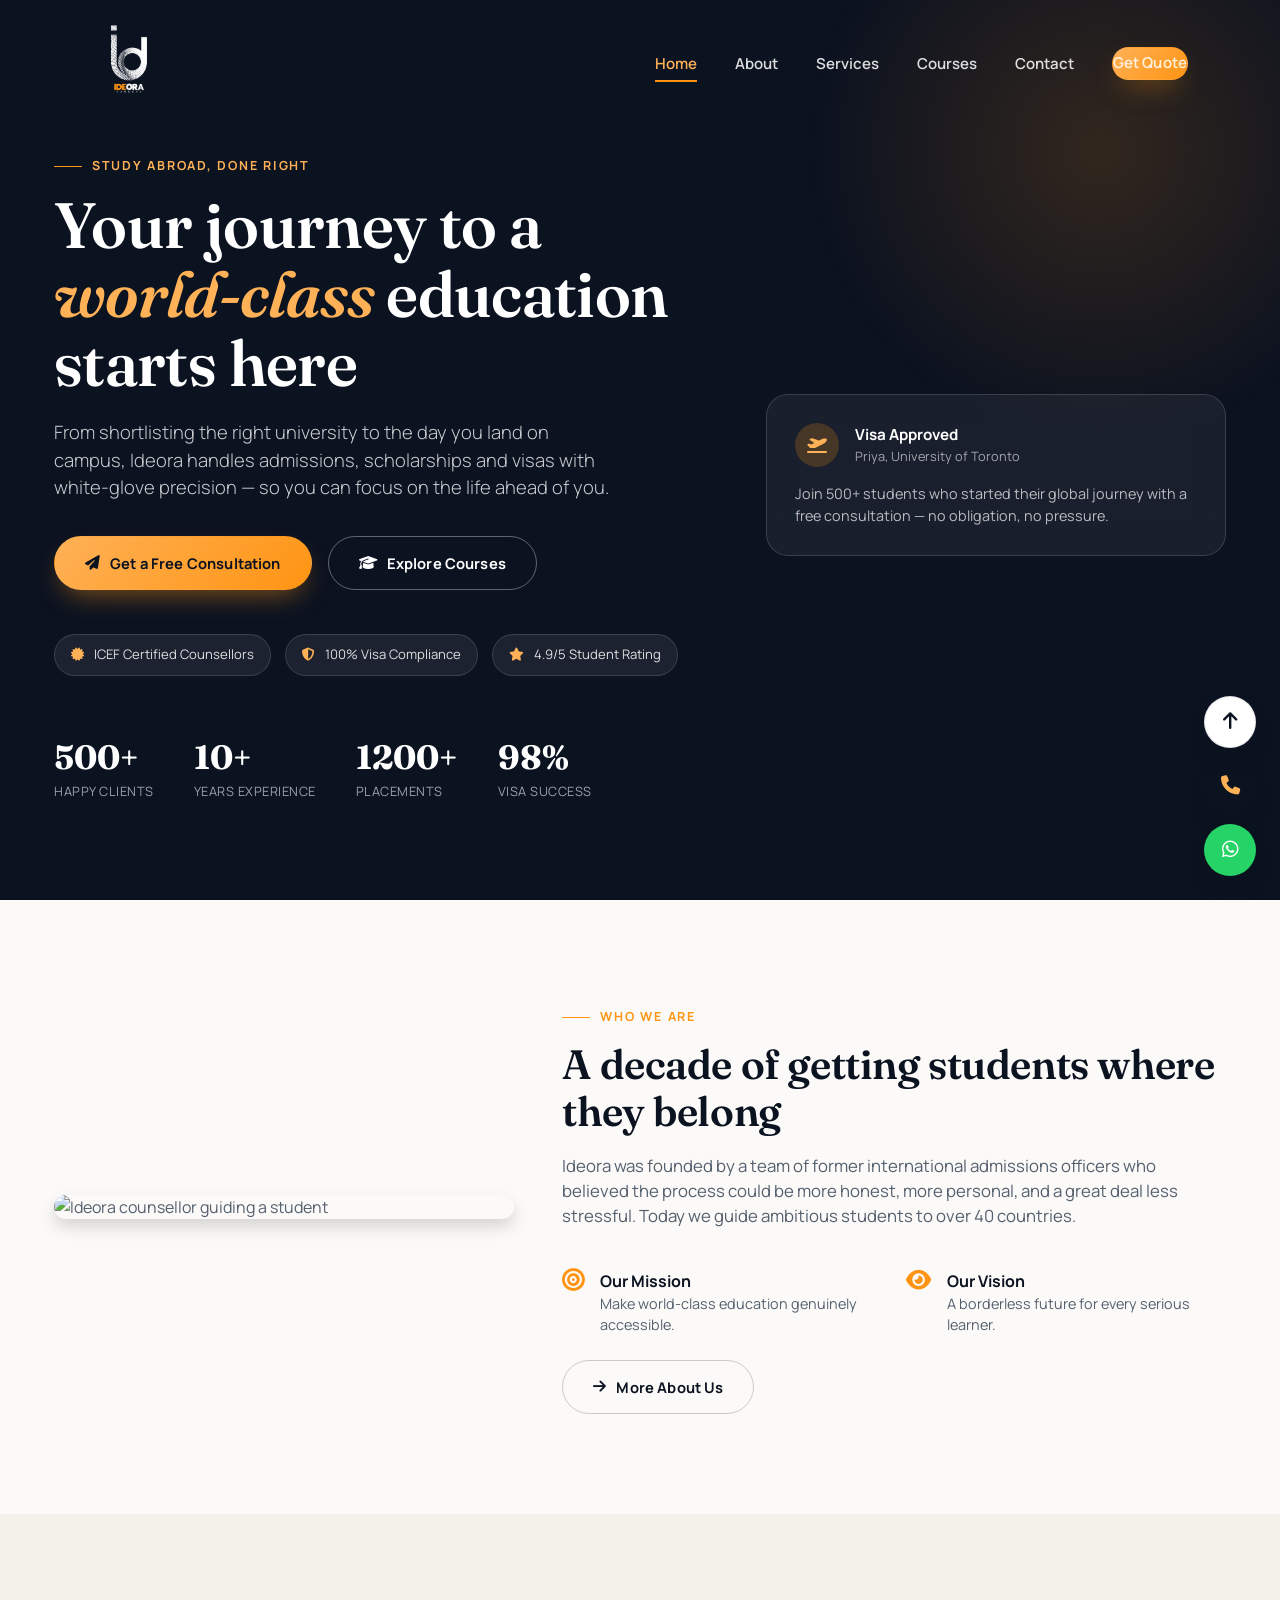
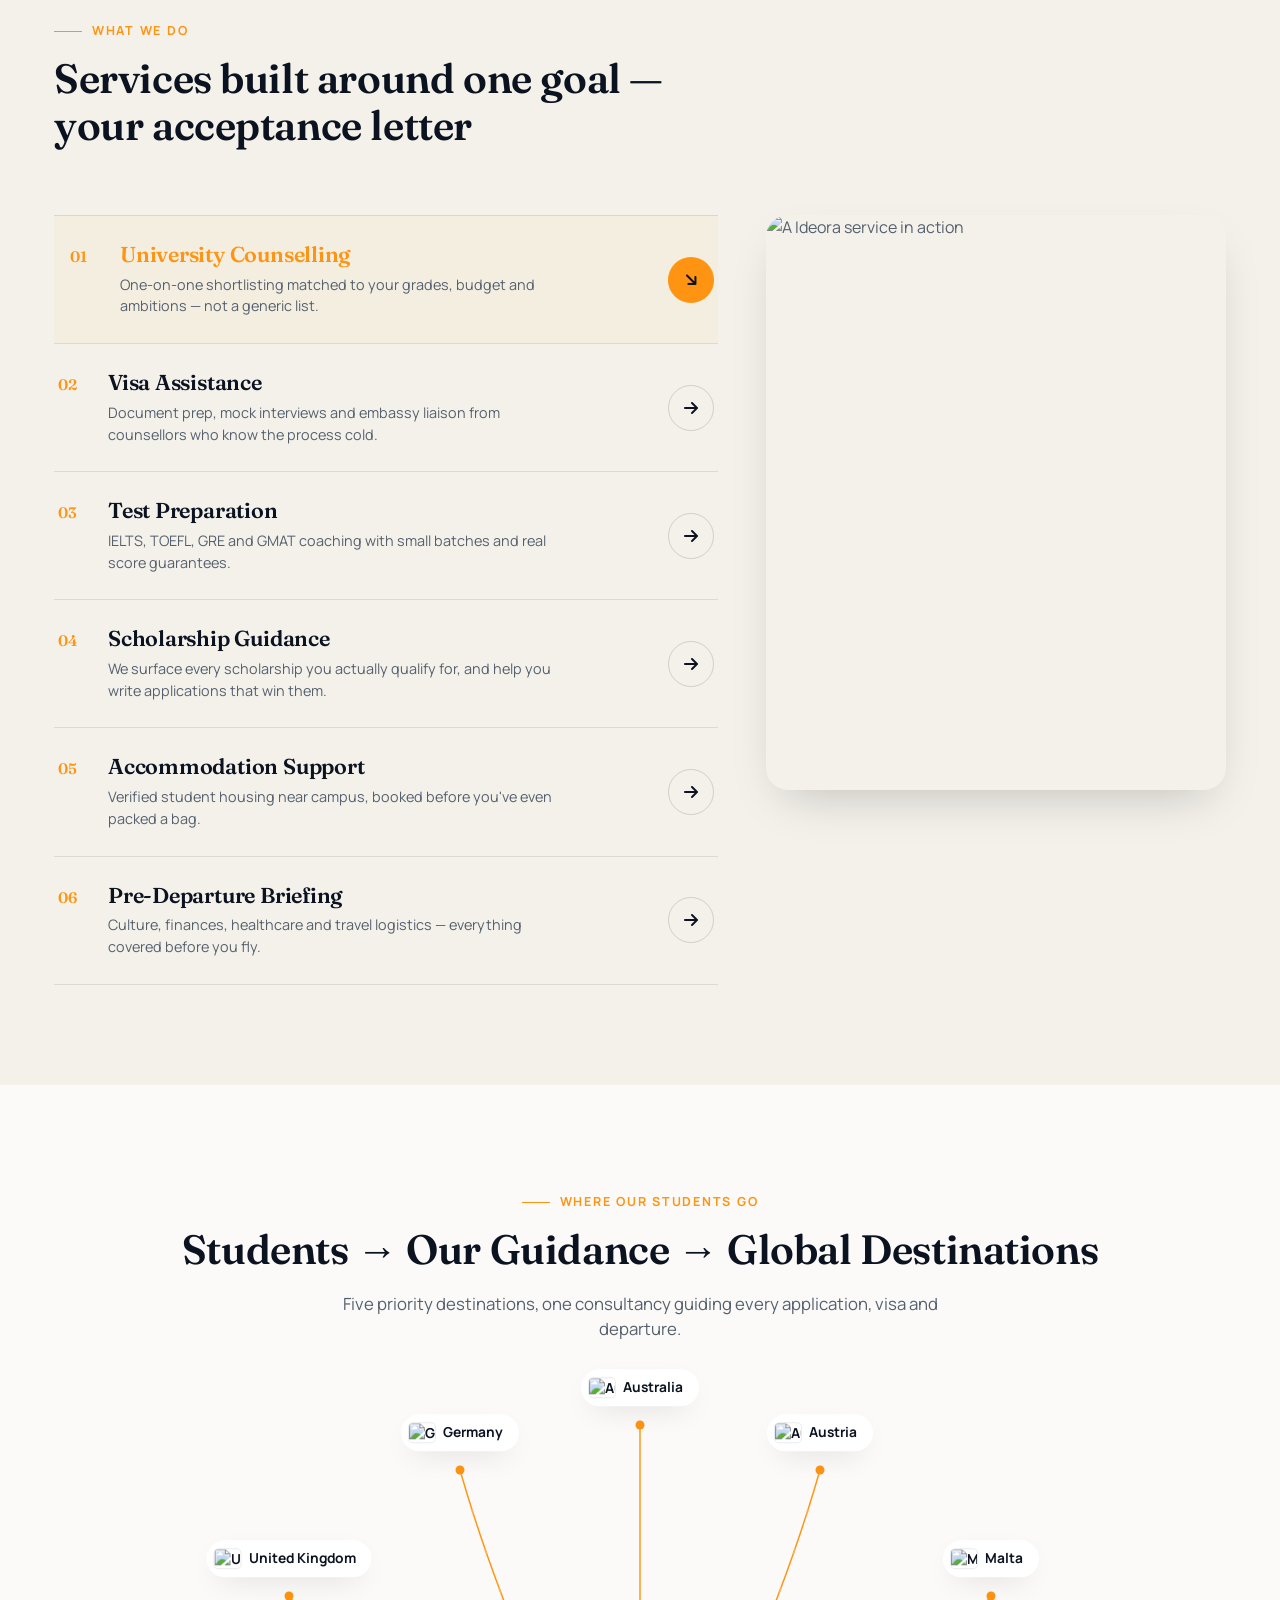
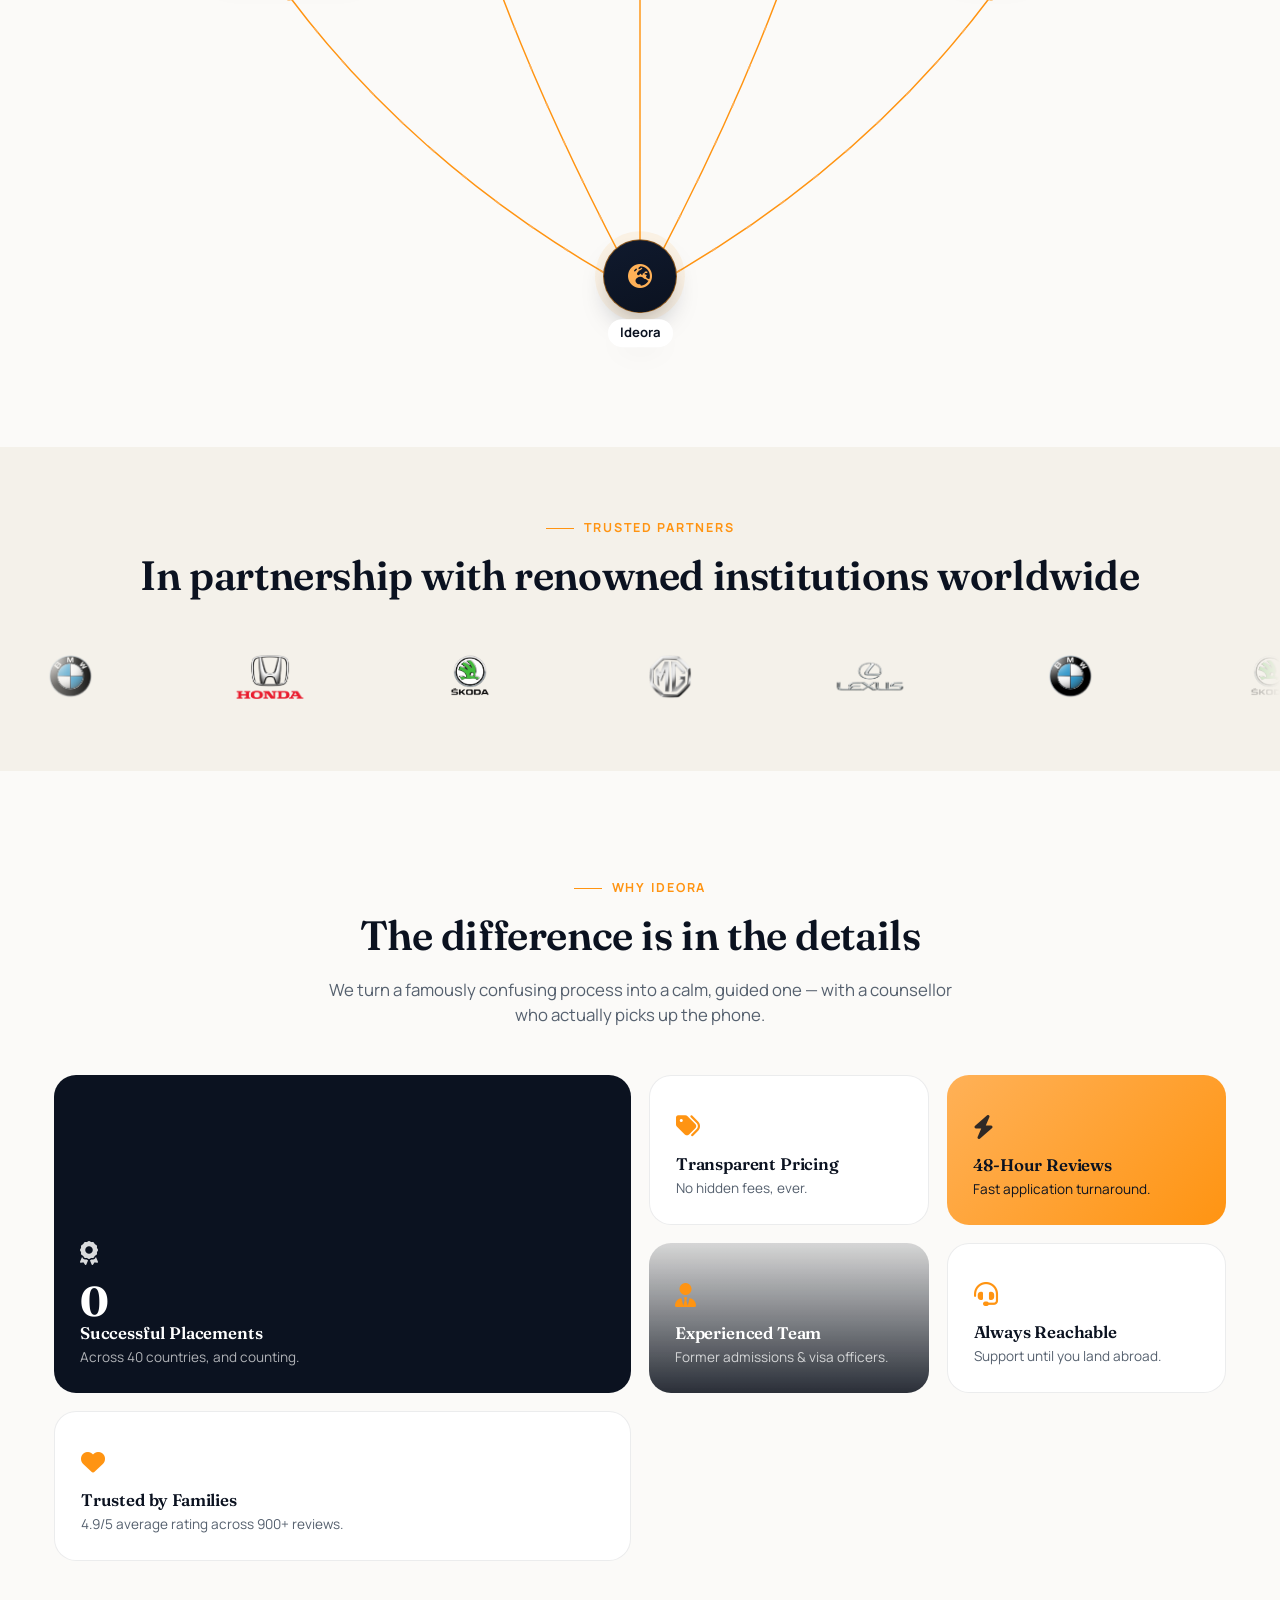
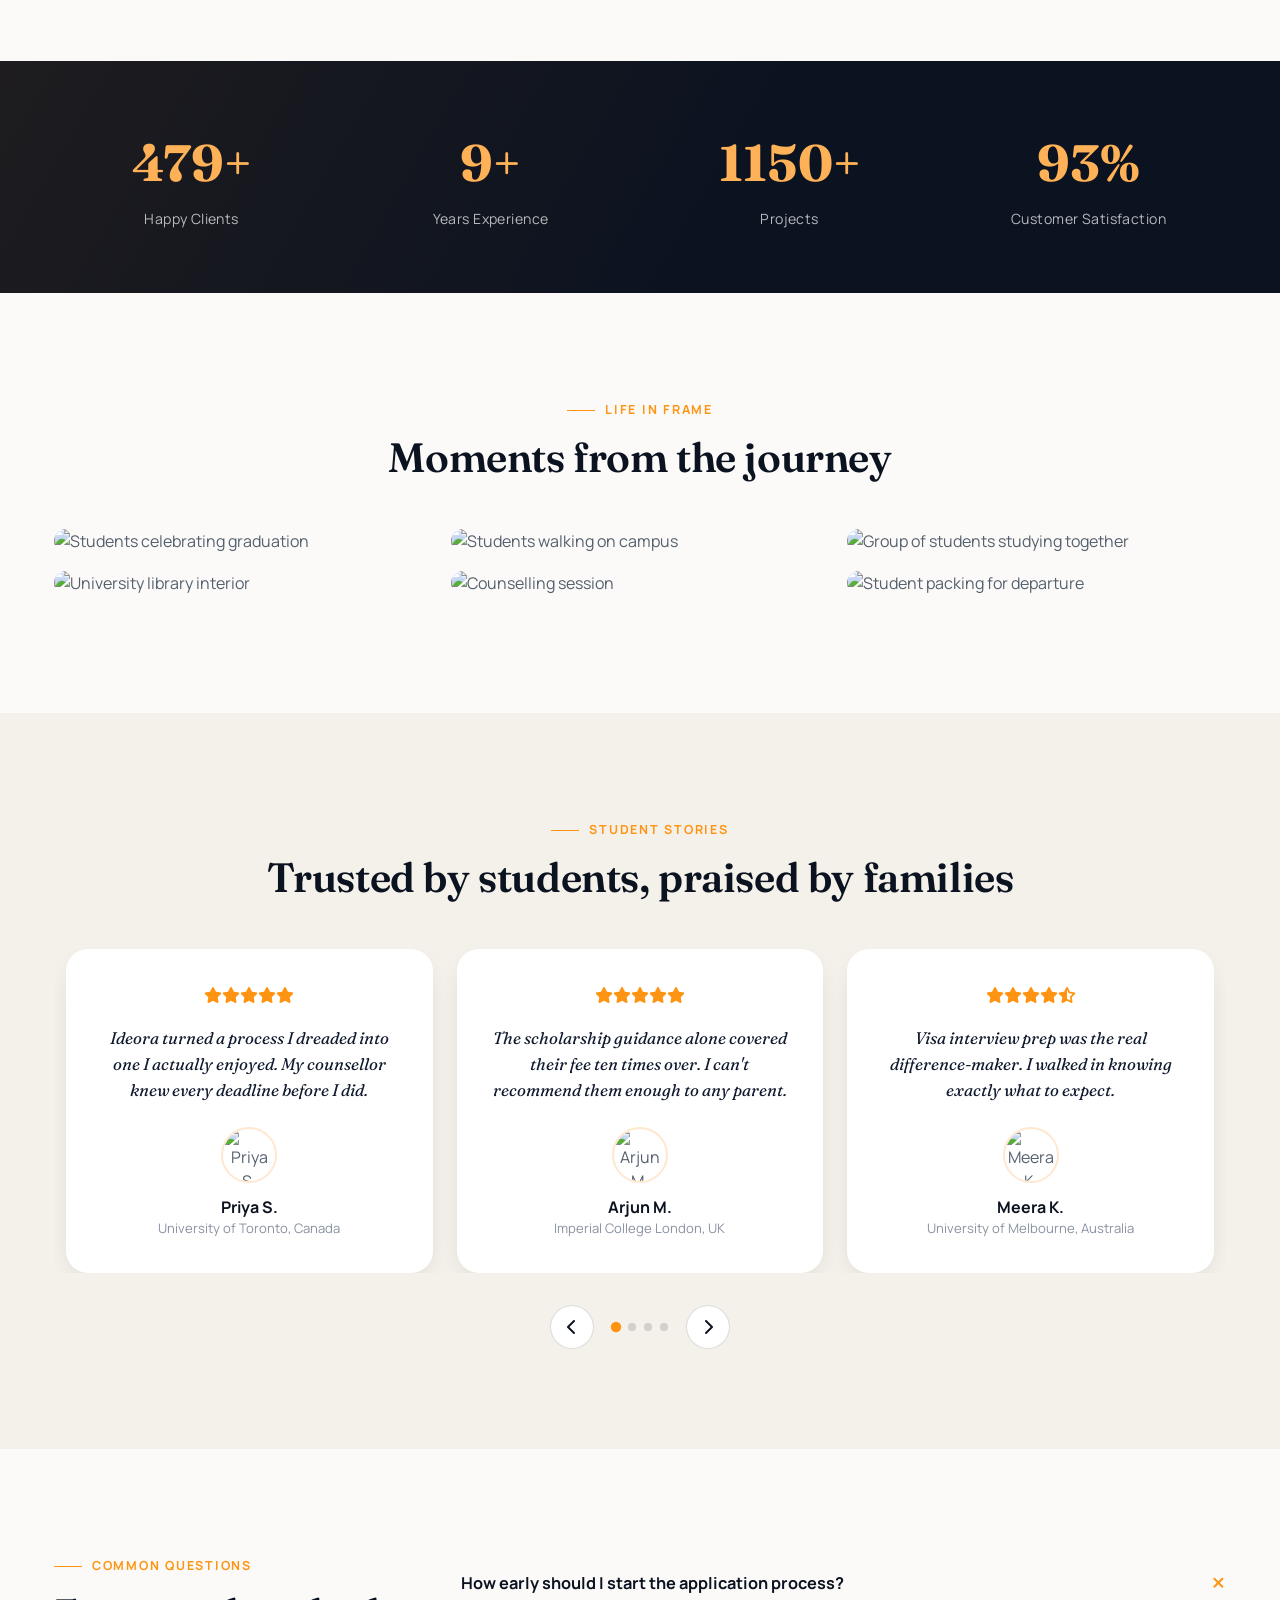
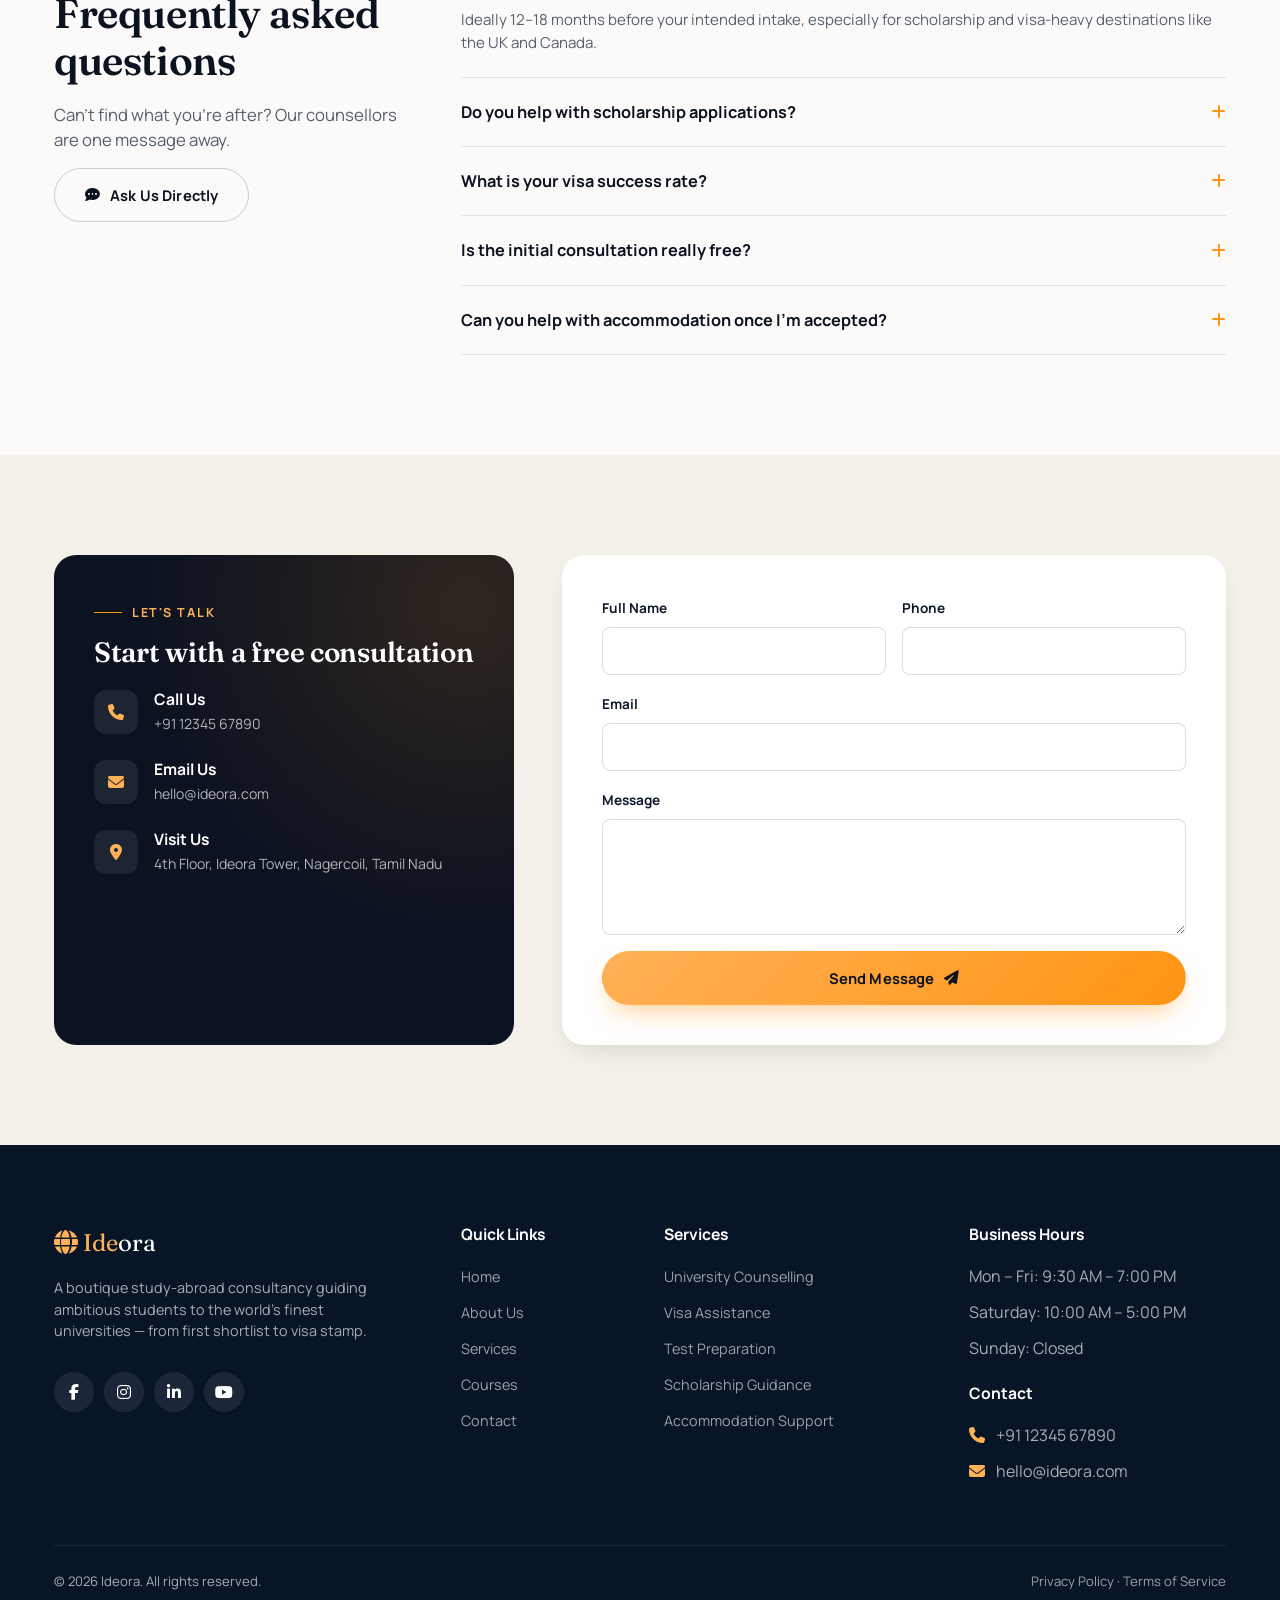
==== index.html @ 5ea86f7c "first commit" ====
<!DOCTYPE html>
<html lang="en">

<head>
  <meta charset="UTF-8">
  <meta name="viewport" content="width=device-width, initial-scale=1.0">
  <title>Ideora | Premium Study Abroad Consultancy</title>
  <meta name="description"
    content="Ideora is a boutique study-abroad consultancy guiding students to top universities across the US, UK, Canada, Australia and Europe — from shortlist to visa.">
  <meta name="theme-color" content="#0B1220">
  <link rel="preconnect" href="https://fonts.googleapis.com">
  <link rel="preconnect" href="https://fonts.gstatic.com" crossorigin>
  <link
    href="https://fonts.googleapis.com/css2?family=Fraunces:ital,opsz,wght@0,9..144,500;0,9..144,600;0,9..144,700;1,9..144,500&family=Manrope:wght@400;500;600;700;800&display=swap"
    rel="stylesheet">
  <link href="https://cdn.jsdelivr.net/npm/bootstrap@5.3.3/dist/css/bootstrap.min.css" rel="stylesheet">
  <link rel="stylesheet" href="https://cdnjs.cloudflare.com/ajax/libs/font-awesome/6.5.2/css/all.min.css">
  <link rel="stylesheet" href="https://cdnjs.cloudflare.com/ajax/libs/animate.css/3.7.2/animate.min.css">
  <link rel="stylesheet" href="assets/css/style.css">
  <script>
    document.documentElement.classList.add('js');
  </script>
</head>

<body class="is-loading">

  <div id="preloader" class="preloader" role="status" aria-label="Loading">
    <div class="preloader-globe">
      <div class="globe-ring"></div>
      <div class="globe-core"><i class="fa-solid fa-earth-americas"></i></div>
      <div class="orbit"><i class="fa-solid fa-plane orbit-plane"></i></div>
    </div>
    <div class="preloader-brand"><span>Ide</span>ora</div>
    <div class="preloader-bar"></div>
  </div>

  <div class="nav-backdrop"></div>
  <nav class="navbar-luxe">
    <div class="container-xl">
      <a href="index.html" class="navbar-brand-luxe">
        <img src="assets/img/logo.png" class="img-fluid" width="150">
      </a>
      <ul class="nav-links-luxe">
        <li><a href="index.html" class="active">Home</a></li>
        <li><a href="about.html">About</a></li>
        <li><a href="services.html">Services</a></li>
        <li><a href="courses.html">Courses</a></li>
        <li><a href="contact.html">Contact</a></li>
        <li><a href="contact.html#quote" class="btn-luxe btn-luxe-primary d-inline-flex">Get Quote</a></li>
        <li>
        </li>
      </ul>
      <button class="navbar-toggler-luxe" aria-label="Open menu" aria-expanded="false" type="button">
        <i class="fa-solid fa-bars"></i>
      </button>
    </div>
  </nav>

  <!-- ================= HERO ================= -->
  <header class="hero">
    <div class="hero-video-wrap">
      <video class="hero-video" autoplay muted loop playsinline preload="auto"
        poster="https://assets.mixkit.co/videos/4519/4519-thumb-720-0.jpg" aria-hidden="true">
        <source src="https://assets.mixkit.co/videos/4519/4519-720.mp4" type="video/mp4">
      </video>
      <div class="hero-video-overlay"></div>
    </div>
    <div class="hero-glow"></div>

    <div class="container-xl">
      <div class="row align-items-center g-5">
        <div class="col-lg-7 hero-content">
          <div class="eyebrow hero-anim hero-anim-1" style="color:var(--gold-400);">Study Abroad, Done Right</div>
          <h1 class="hero-anim hero-anim-2">Your journey to a <em>world-class</em> education starts here</h1>
          <p class="lead hero-anim hero-anim-3">From shortlisting the right university to the day you land on campus,
            Ideora handles admissions, scholarships and visas with white-glove precision — so you can focus on the life
            ahead of you.</p>
          <div class="d-flex flex-wrap gap-3 hero-anim hero-anim-4">
            <a href="contact.html#quote" class="btn-luxe btn-luxe-primary"><i class="fa-solid fa-paper-plane"></i> Get a
              Free Consultation</a>
            <a href="courses.html" class="btn-luxe btn-luxe-outline"><i class="fa-solid fa-graduation-cap"></i> Explore
              Courses</a>
          </div>

          <div class="hero-badges hero-anim hero-anim-5">
            <div class="hero-badge"><i class="fa-solid fa-certificate"></i> ICEF Certified Counsellors</div>
            <div class="hero-badge"><i class="fa-solid fa-shield-halved"></i> 100% Visa Compliance</div>
            <div class="hero-badge"><i class="fa-solid fa-star"></i> 4.9/5 Student Rating</div>
          </div>

          <div class="hero-stats hero-anim hero-anim-5">
            <div class="hero-stat">
              <div class="num js-counter" data-count="500" data-suffix="+">0</div>
              <div class="label">Happy Clients</div>
            </div>
            <div class="hero-stat">
              <div class="num js-counter" data-count="10" data-suffix="+">0</div>
              <div class="label">Years Experience</div>
            </div>
            <div class="hero-stat">
              <div class="num js-counter" data-count="1200" data-suffix="+">0</div>
              <div class="label">Placements</div>
            </div>
            <div class="hero-stat">
              <div class="num js-counter" data-count="98" data-suffix="%">0</div>
              <div class="label">Visa Success</div>
            </div>
          </div>
        </div>

        <div class="col-lg-5 d-none d-lg-block hero-visual hero-anim hero-anim-3">
          <div class="hero-card">
            <div class="d-flex align-items-center gap-3 mb-3">
              <div class="icon"
                style="width:44px; height:44px; border-radius:50%; background:rgba(255,148,18,0.2); color:var(--gold-400); display:flex; align-items:center; justify-content:center; flex:none;">
                <i class="fa-solid fa-plane-departure"></i>
              </div>
              <div>
                <div style="font-weight:700; font-size:.95rem; color:#fff;">Visa Approved</div>
                <div style="font-size:.8rem; color:rgba(255,255,255,0.6);">Priya, University of Toronto</div>
              </div>
            </div>
            <p style="color:rgba(255,255,255,0.7); font-size:.9rem; margin-bottom:0;">Join 500+ students who started
              their global journey with a free consultation — no obligation, no pressure.</p>
          </div>
        </div>
      </div>
    </div>
  </header>

  <!-- ================= ABOUT TEASER ================= -->
  <section class="section">
    <div class="container-xl">
      <div class="row align-items-center g-5">
        <div class="col-lg-5">
          <div class="position-relative">
            <img src="https://images.unsplash.com/photo-1523240795612-9a054b0db644?q=80&w=800&auto=format&fit=crop"
              class="rounded-4 shadow" alt="Ideora counsellor guiding a student" style="border-radius:22px;">
          </div>
        </div>
        <div class="col-lg-7">
          <div class="eyebrow">Who We Are</div>
          <h2 class="section-title">A decade of getting students where they belong</h2>
          <p class="section-lead" style="max-width:640px;">Ideora was founded by a team of former international
            admissions officers who believed the process could be more honest, more personal, and a great deal less
            stressful. Today we guide ambitious students to over 40 countries.</p>
          <div class="row g-4 mt-2">
            <div class="col-sm-6">
              <div class="d-flex gap-3">
                <i class="fa-solid fa-bullseye text-gold" style="color:#FF9412; font-size:1.4rem;"></i>
                <div><strong style="color:#0B1220;">Our Mission</strong>
                  <p style="font-size:.9rem; margin-bottom:0;">Make world-class education genuinely accessible.</p>
                </div>
              </div>
            </div>
            <div class="col-sm-6">
              <div class="d-flex gap-3">
                <i class="fa-solid fa-eye text-gold" style="color:#FF9412; font-size:1.4rem;"></i>
                <div><strong style="color:#0B1220;">Our Vision</strong>
                  <p style="font-size:.9rem; margin-bottom:0;">A borderless future for every serious learner.</p>
                </div>
              </div>
            </div>
          </div>
          <a href="about.html" class="btn-luxe btn-luxe-outline-ink mt-4"><i class="fa-solid fa-arrow-right"></i> More
            About Us</a>
        </div>
      </div>
    </div>
  </section>

  <!-- ================= SERVICES (interactive list) ================= -->
  <section class="section bg-cream-alt">
    <div class="container-xl">
      <div class="row justify-content-between align-items-end mb-5">
        <div class="col-lg-7 reveal">
          <div class="eyebrow">What We Do</div>
          <h2 class="section-title">Services built around one goal — your acceptance letter</h2>
        </div>
        <div class="col-lg-4 text-lg-end reveal">
          <a href="services.html" class="btn-luxe btn-luxe-outline-ink">View All Services <i
              class="fa-solid fa-arrow-right"></i></a>
        </div>
      </div>

      <div class="row g-5">
        <div class="col-lg-7 reveal">
          <ul class="services-list">
            <li>
              <div class="service-row is-active" tabindex="0"
                data-image="https://images.unsplash.com/photo-1523240795612-9a054b0db644?q=80&w=800&auto=format&fit=crop">
                <div class="service-row-left"><span class="service-row-index">01</span>
                  <div class="service-row-text">
                    <h3>University Counselling</h3>
                    <p>One-on-one shortlisting matched to your grades, budget and ambitions — not a generic list.</p>
                  </div>
                </div>
                <a href="services.html#counselling" class="service-row-arrow"
                  aria-label="Learn more about University Counselling"><i class="fa-solid fa-arrow-right"></i></a>
              </div>
            </li>
            <li>
              <div class="service-row" tabindex="0"
                data-image="https://images.unsplash.com/photo-1521791136064-7986c2920216?q=80&w=800&auto=format&fit=crop">
                <div class="service-row-left"><span class="service-row-index">02</span>
                  <div class="service-row-text">
                    <h3>Visa Assistance</h3>
                    <p>Document prep, mock interviews and embassy liaison from counsellors who know the process cold.
                    </p>
                  </div>
                </div>
                <a href="services.html#visa" class="service-row-arrow" aria-label="Learn more about Visa Assistance"><i
                    class="fa-solid fa-arrow-right"></i></a>
              </div>
            </li>
            <li>
              <div class="service-row" tabindex="0"
                data-image="https://images.unsplash.com/photo-1503676260728-1c00da094a0b?q=80&w=800&auto=format&fit=crop">
                <div class="service-row-left"><span class="service-row-index">03</span>
                  <div class="service-row-text">
                    <h3>Test Preparation</h3>
                    <p>IELTS, TOEFL, GRE and GMAT coaching with small batches and real score guarantees.</p>
                  </div>
                </div>
                <a href="services.html#test-prep" class="service-row-arrow"
                  aria-label="Learn more about Test Preparation"><i class="fa-solid fa-arrow-right"></i></a>
              </div>
            </li>
            <li>
              <div class="service-row" tabindex="0"
                data-image="https://images.unsplash.com/photo-1580519542036-c47de6196ba5?q=80&w=800&auto=format&fit=crop">
                <div class="service-row-left"><span class="service-row-index">04</span>
                  <div class="service-row-text">
                    <h3>Scholarship Guidance</h3>
                    <p>We surface every scholarship you actually qualify for, and help you write applications that win
                      them.</p>
                  </div>
                </div>
                <a href="services.html#scholarship" class="service-row-arrow"
                  aria-label="Learn more about Scholarship Guidance"><i class="fa-solid fa-arrow-right"></i></a>
              </div>
            </li>
            <li>
              <div class="service-row" tabindex="0"
                data-image="https://images.unsplash.com/photo-1502672260266-1c1ef2d93688?q=80&w=800&auto=format&fit=crop">
                <div class="service-row-left"><span class="service-row-index">05</span>
                  <div class="service-row-text">
                    <h3>Accommodation Support</h3>
                    <p>Verified student housing near campus, booked before you've even packed a bag.</p>
                  </div>
                </div>
                <a href="services.html#accommodation" class="service-row-arrow"
                  aria-label="Learn more about Accommodation Support"><i class="fa-solid fa-arrow-right"></i></a>
              </div>
            </li>
            <li>
              <div class="service-row" tabindex="0"
                data-image="https://images.unsplash.com/photo-1436491865332-7a61a109cc05?q=80&w=800&auto=format&fit=crop">
                <div class="service-row-left"><span class="service-row-index">06</span>
                  <div class="service-row-text">
                    <h3>Pre-Departure Briefing</h3>
                    <p>Culture, finances, healthcare and travel logistics — everything covered before you fly.</p>
                  </div>
                </div>
                <a href="services.html#pre-departure" class="service-row-arrow"
                  aria-label="Learn more about Pre-Departure Briefing"><i class="fa-solid fa-arrow-right"></i></a>
              </div>
            </li>
          </ul>
        </div>
        <div class="col-lg-5 d-none d-lg-block reveal">
          <div class="services-visual">
            <img class="services-visual-img is-active" data-layer="a"
              src="https://images.unsplash.com/photo-1523240795612-9a054b0db644?q=80&w=800&auto=format&fit=crop"
              alt="A Ideora service in action">
            <img class="services-visual-img" data-layer="b" src="" alt="" aria-hidden="true">
          </div>
        </div>
      </div>
    </div>
  </section>

  <!-- ================= DESTINATIONS (circular orbit around center) ================= -->
  <section class="section">
    <div class="container-xl">
      <div class="text-center mb-5 reveal">
        <div class="eyebrow justify-content-center">Where Our Students Go</div>
        <h2 class="section-title">Students → Our Guidance → Global Destinations</h2>
        <p class="section-lead mx-auto">Five priority destinations, one consultancy guiding every application, visa and
          departure.</p>
      </div>

      <div class="dest-radial-wrap reveal">
        <svg class="dest-radial-svg" viewBox="0 0 1000 620" xmlns="http://www.w3.org/2000/svg" role="img"
          aria-label="Radial diagram connecting Ideora to five study destinations: United Kingdom, Germany, Australia, Austria and Malta">
          <!-- United Kingdom -->
          <g>
            <path class="route-draw" pathLength="100" d="M 500,560 Q 260,430 110,230" />
            <path class="route-dots" pathLength="100" d="M 500,560 Q 260,430 110,230" />
            <circle class="dest-endpoint-pulse" cx="110" cy="230" r="7" />
            <circle class="dest-endpoint-dot" cx="110" cy="230" r="5" />
          </g>
          <!-- Germany -->
          <g>
            <path class="route-draw" pathLength="100" d="M 500,560 Q 360,300 300,90" />
            <path class="route-dots" pathLength="100" d="M 500,560 Q 360,300 300,90" />
            <circle class="dest-endpoint-pulse" cx="300" cy="90" r="7" />
            <circle class="dest-endpoint-dot" cx="300" cy="90" r="5" />
          </g>
          <!-- Australia -->
          <g>
            <path class="route-draw" pathLength="100" d="M 500,560 Q 500,280 500,40" />
            <path class="route-dots" pathLength="100" d="M 500,560 Q 500,280 500,40" />
            <circle class="dest-endpoint-pulse" cx="500" cy="40" r="7" />
            <circle class="dest-endpoint-dot" cx="500" cy="40" r="5" />
          </g>
          <!-- Austria -->
          <g>
            <path class="route-draw" pathLength="100" d="M 500,560 Q 640,300 700,90" />
            <path class="route-dots" pathLength="100" d="M 500,560 Q 640,300 700,90" />
            <circle class="dest-endpoint-pulse" cx="700" cy="90" r="7" />
            <circle class="dest-endpoint-dot" cx="700" cy="90" r="5" />
          </g>
          <!-- Malta -->
          <g>
            <path class="route-draw" pathLength="100" d="M 500,560 Q 740,430 890,230" />
            <path class="route-dots" pathLength="100" d="M 500,560 Q 740,430 890,230" />
            <circle class="dest-endpoint-pulse" cx="890" cy="230" r="7" />
            <circle class="dest-endpoint-dot" cx="890" cy="230" r="5" />
          </g>
        </svg>

        <div class="dest-hub">
          <div class="dest-hub-circle"><i class="fa-solid fa-earth-europe"></i></div>
          <div class="dest-hub-label">Ideora</div>
        </div>

        <div class="dest-endpoint-label" data-i="0" style="left:11%; top:37.1%;">
          <div class="dest-endpoint-chip"><img src="https://flagcdn.com/w80/gb.png"
              alt="United Kingdom flag"><span>United Kingdom</span></div>
        </div>
        <div class="dest-endpoint-label" data-i="1" style="left:30%; top:14.5%;">
          <div class="dest-endpoint-chip"><img src="https://flagcdn.com/w80/de.png"
              alt="Germany flag"><span>Germany</span></div>
        </div>
        <div class="dest-endpoint-label" data-i="2" style="left:50%; top:6.45%;">
          <div class="dest-endpoint-chip"><img src="https://flagcdn.com/w80/au.png"
              alt="Australia flag"><span>Australia</span></div>
        </div>
        <div class="dest-endpoint-label" data-i="3" style="left:70%; top:14.5%;">
          <div class="dest-endpoint-chip"><img src="https://flagcdn.com/w80/at.png"
              alt="Austria flag"><span>Austria</span></div>
        </div>
        <div class="dest-endpoint-label" data-i="4" style="left:89%; top:37.1%;">
          <div class="dest-endpoint-chip"><img src="https://flagcdn.com/w80/mt.png" alt="Malta flag"><span>Malta</span>
          </div>
        </div>
      </div>
    </div>
  </section>

  <!-- ================= TRUSTED PARTNERS ================= -->
  <section class="section-sm bg-cream-alt">
    <div class="container-xl">
      <div class="text-center mb-5 reveal">
        <div class="eyebrow justify-content-center">Trusted Partners</div>
        <h2 class="section-title">In partnership with renowned institutions worldwide</h2>

      </div>

    </div>
    <div class="brands-wrap">
      <div class="brands-track">
        <div class="brand-item"><img src="assets/img/try/bmw.png" alt="Hyundai"></div>
        <div class="brand-item"><img src="assets/img/try/honda.png" alt="Kia"></div>
        <div class="brand-item"><img src="assets/img/try/skoda.png" alt="BMW"></div>
        <div class="brand-item"><img src="assets/img/try/mg.png" alt="Suzuki"></div>
        <div class="brand-item"><img src="assets/img/try/lexus.png" alt="Mahindra"></div>
        <div class="brand-item" aria-hidden="true"><img src="assets/img/try/bmw.png" alt="Hyundai"></div>
        <div class="brand-item" aria-hidden="true"><img src="assets/img/try/skoda.png" alt="BMW"></div>
        <div class="brand-item" aria-hidden="true"><img src="assets/img/try/honda.png" alt="Kia"></div>
        <div class="brand-item" aria-hidden="true"><img src="assets/img/try/mg.png" alt="Suzuki"></div>
        <div class="brand-item" aria-hidden="true"><img src="assets/img/try/lexus.png" alt="Mahindra"></div>
      </div>
    </div>
  </section>

  <!-- ================= WHY CHOOSE US (bento grid) ================= -->
  <section class="section">
    <div class="container-xl">
      <div class="text-center mb-5 reveal">
        <div class="eyebrow justify-content-center">Why Ideora</div>
        <h2 class="section-title">The difference is in the details</h2>
        <p class="section-lead mx-auto">We turn a famously confusing process into a calm, guided one — with a counsellor
          who actually picks up the phone.</p>
      </div>

      <div class="bento-grid reveal">
        <div class="bento-tile tile-dark span-2 row-2">
          <div class="bento-icon"><i class="fa-solid fa-award"></i></div>
          <div class="bento-num js-counter" data-count="1200" data-suffix="+" style="color:#fff;">0</div>
          <h4>Successful Placements</h4>
          <p>Across 40 countries, and counting.</p>
        </div>
        <div class="bento-tile tile-cream">
          <div class="bento-icon"><i class="fa-solid fa-tags"></i></div>
          <h4>Transparent Pricing</h4>
          <p>No hidden fees, ever.</p>
        </div>
        <div class="bento-tile tile-gold">
          <div class="bento-icon"><i class="fa-solid fa-bolt"></i></div>
          <h4>48-Hour Reviews</h4>
          <p>Fast application turnaround.</p>
        </div>
        <div class="bento-tile tile-photo"
          style="background-image:url('https://images.unsplash.com/photo-1522202176988-66273c2fd55f?q=80&w=700&auto=format&fit=crop');">
          <div class="bento-icon"><i class="fa-solid fa-user-tie"></i></div>
          <h4>Experienced Team</h4>
          <p>Former admissions &amp; visa officers.</p>
        </div>
        <div class="bento-tile tile-cream">
          <div class="bento-icon"><i class="fa-solid fa-headset"></i></div>
          <h4>Always Reachable</h4>
          <p>Support until you land abroad.</p>
        </div>
        <div class="bento-tile tile-cream span-2">
          <div class="bento-icon"><i class="fa-solid fa-heart"></i></div>
          <h4>Trusted by Families</h4>
          <p>4.9/5 average rating across 900+ reviews.</p>
        </div>
      </div>
    </div>
  </section>

  <!-- ================= STATS ================= -->
  <section class="stats-band section-sm">
    <div class="container-xl">
      <div class="row g-4">
        <div class="col-6 col-lg-3 stat-item">
          <div class="num js-counter" data-count="500" data-suffix="+">0</div>
          <div class="label">Happy Clients</div>
        </div>
        <div class="col-6 col-lg-3 stat-item">
          <div class="num js-counter" data-count="10" data-suffix="+">0</div>
          <div class="label">Years Experience</div>
        </div>
        <div class="col-6 col-lg-3 stat-item">
          <div class="num js-counter" data-count="1200" data-suffix="+">0</div>
          <div class="label">Projects</div>
        </div>
        <div class="col-6 col-lg-3 stat-item">
          <div class="num js-counter" data-count="98" data-suffix="%">0</div>
          <div class="label">Customer Satisfaction</div>
        </div>
      </div>
    </div>
  </section>

  <!-- ================= GALLERY ================= -->
  <section class="section">
    <div class="container-xl">
      <div class="text-center mb-5 reveal">
        <div class="eyebrow justify-content-center">Life in Frame</div>
        <h2 class="section-title">Moments from the journey</h2>
      </div>
      <div class="gallery-grid reveal">
        <div class="gallery-item"><img loading="lazy"
            src="https://images.unsplash.com/photo-1523050854058-8df90110c9f1?q=80&w=500&auto=format&fit=crop"
            alt="Students celebrating graduation">
          <div class="gallery-overlay">Graduation Day, Toronto</div>
        </div>
        <div class="gallery-item"><img loading="lazy"
            src="https://images.unsplash.com/photo-1498243691581-b145c3f54a5a?q=80&w=500&auto=format&fit=crop"
            alt="University library interior">
          <div class="gallery-overlay">Campus Library, London</div>
        </div>
        <div class="gallery-item"><img loading="lazy"
            src="https://images.unsplash.com/photo-1541339907198-e08756dedf3f?q=80&w=500&auto=format&fit=crop"
            alt="Students walking on campus">
          <div class="gallery-overlay">First Week, Melbourne</div>
        </div>
        <div class="gallery-item"><img loading="lazy"
            src="https://images.unsplash.com/photo-1523240795612-9a054b0db644?q=80&w=500&auto=format&fit=crop"
            alt="Counselling session">
          <div class="gallery-overlay">Counselling Session</div>
        </div>
        <div class="gallery-item"><img loading="lazy"
            src="https://images.unsplash.com/photo-1517841905240-472988babdf9?q=80&w=500&auto=format&fit=crop"
            alt="Group of students studying together">
          <div class="gallery-overlay">Study Group, Berlin</div>
        </div>
        <div class="gallery-item"><img loading="lazy"
            src="https://images.unsplash.com/photo-1521737604893-d14cc237f11d?q=80&w=500&auto=format&fit=crop"
            alt="Student packing for departure">
          <div class="gallery-overlay">Departure Day</div>
        </div>
      </div>
    </div>
  </section>

  <!-- ================= TESTIMONIALS ================= -->
  <section class="section bg-cream-alt">
    <div class="container-xl">
      <div class="text-center mb-5 reveal">
        <div class="eyebrow justify-content-center">Student Stories</div>
        <h2 class="section-title">Trusted by students, praised by families</h2>
      </div>

      <div class="testi-carousel reveal">
        <div class="testi-viewport">
          <div class="testi-track">
            <div class="testi-slide">
              <div class="testimonial-card">
                <div class="stars"><i class="fa-solid fa-star"></i><i class="fa-solid fa-star"></i><i
                    class="fa-solid fa-star"></i><i class="fa-solid fa-star"></i><i class="fa-solid fa-star"></i></div>
                <p class="quote">Ideora turned a process I dreaded into one I actually enjoyed. My counsellor knew every
                  deadline before I did.</p>
                <div class="testimonial-avatar"><img
                    src="https://images.unsplash.com/photo-1544005313-94ddf0286df2?q=80&w=200&auto=format&fit=crop"
                    alt="Priya S."></div>
                <div class="testimonial-name">Priya S.</div>
                <div class="testimonial-role">University of Toronto, Canada</div>
              </div>
            </div>
            <div class="testi-slide">
              <div class="testimonial-card">
                <div class="stars"><i class="fa-solid fa-star"></i><i class="fa-solid fa-star"></i><i
                    class="fa-solid fa-star"></i><i class="fa-solid fa-star"></i><i class="fa-solid fa-star"></i></div>
                <p class="quote">The scholarship guidance alone covered their fee ten times over. I can't recommend them
                  enough to any parent.</p>
                <div class="testimonial-avatar"><img
                    src="https://images.unsplash.com/photo-1547425260-76bcadfb4f2c?q=80&w=200&auto=format&fit=crop"
                    alt="Arjun M."></div>
                <div class="testimonial-name">Arjun M.</div>
                <div class="testimonial-role">Imperial College London, UK</div>
              </div>
            </div>
            <div class="testi-slide">
              <div class="testimonial-card">
                <div class="stars"><i class="fa-solid fa-star"></i><i class="fa-solid fa-star"></i><i
                    class="fa-solid fa-star"></i><i class="fa-solid fa-star"></i><i
                    class="fa-solid fa-star-half-stroke"></i></div>
                <p class="quote">Visa interview prep was the real difference-maker. I walked in knowing exactly what to
                  expect.</p>
                <div class="testimonial-avatar"><img
                    src="https://images.unsplash.com/photo-1517841905240-472988babdf9?q=80&w=200&auto=format&fit=crop"
                    alt="Meera K."></div>
                <div class="testimonial-name">Meera K.</div>
                <div class="testimonial-role">University of Melbourne, Australia</div>
              </div>
            </div>
            <div class="testi-slide">
              <div class="testimonial-card">
                <div class="stars"><i class="fa-solid fa-star"></i><i class="fa-solid fa-star"></i><i
                    class="fa-solid fa-star"></i><i class="fa-solid fa-star"></i><i class="fa-solid fa-star"></i></div>
                <p class="quote">Everything was explained clearly, no jargon. I always knew what came next in my
                  application.</p>
                <div class="testimonial-avatar"><img
                    src="https://images.unsplash.com/photo-1500648767791-00dcc994a43e?q=80&w=200&auto=format&fit=crop"
                    alt="Daniel R."></div>
                <div class="testimonial-name">Daniel R.</div>
                <div class="testimonial-role">TU Munich, Germany</div>
              </div>
            </div>
            <div class="testi-slide">
              <div class="testimonial-card">
                <div class="stars"><i class="fa-solid fa-star"></i><i class="fa-solid fa-star"></i><i
                    class="fa-solid fa-star"></i><i class="fa-solid fa-star"></i><i class="fa-solid fa-star"></i></div>
                <p class="quote">My counsellor pushed back on a university I'd fixated on and was right to — I'm much
                  happier where I ended up.</p>
                <div class="testimonial-avatar"><img
                    src="https://images.unsplash.com/photo-1573497019940-1c28c88b4f3e?q=80&w=200&auto=format&fit=crop"
                    alt="Aisha N."></div>
                <div class="testimonial-name">Aisha N.</div>
                <div class="testimonial-role">University of Vienna, Austria</div>
              </div>
            </div>
            <div class="testi-slide">
              <div class="testimonial-card">
                <div class="stars"><i class="fa-solid fa-star"></i><i class="fa-solid fa-star"></i><i
                    class="fa-solid fa-star"></i><i class="fa-solid fa-star"></i><i
                    class="fa-solid fa-star-half-stroke"></i></div>
                <p class="quote">Pre-departure briefing alone was worth it — I landed knowing exactly how to open a bank
                  account and get around.</p>
                <div class="testimonial-avatar"><img
                    src="https://images.unsplash.com/photo-1519345182560-3f2917c472ef?q=80&w=200&auto=format&fit=crop"
                    alt="Marco T."></div>
                <div class="testimonial-name">Marco T.</div>
                <div class="testimonial-role">University of Malta</div>
              </div>
            </div>
          </div>
        </div>
        <div class="testi-controls">
          <button class="testi-arrow testi-prev" type="button" aria-label="Previous testimonials"><i
              class="fa-solid fa-chevron-left"></i></button>
          <div class="testi-dots"></div>
          <button class="testi-arrow testi-next" type="button" aria-label="Next testimonials"><i
              class="fa-solid fa-chevron-right"></i></button>
        </div>
      </div>
    </div>
  </section>

  <!-- ================= FAQ ================= -->
  <section class="section">
    <div class="container-xl">
      <div class="row g-5">
        <div class="col-lg-4 reveal">
          <div class="eyebrow">Common Questions</div>
          <h2 class="section-title">Frequently asked questions</h2>
          <p class="section-lead">Can't find what you're after? Our counsellors are one message away.</p>
          <a href="contact.html" class="btn-luxe btn-luxe-outline-ink"><i class="fa-solid fa-comment-dots"></i> Ask Us
            Directly</a>
        </div>
        <div class="col-lg-8 reveal">
          <div class="faq-item open">
            <div class="faq-q"><span>How early should I start the application process?</span><i
                class="fa-solid fa-plus"></i></div>
            <div class="faq-a" style="max-height:200px;">
              <p>Ideally 12–18 months before your intended intake, especially for scholarship and visa-heavy
                destinations like the UK and Canada.</p>
            </div>
          </div>
          <div class="faq-item">
            <div class="faq-q"><span>Do you help with scholarship applications?</span><i class="fa-solid fa-plus"></i>
            </div>
            <div class="faq-a">
              <p>Yes — scholarship matching and essay support is included in every counselling package, not sold as an
                add-on.</p>
            </div>
          </div>
          <div class="faq-item">
            <div class="faq-q"><span>What is your visa success rate?</span><i class="fa-solid fa-plus"></i></div>
            <div class="faq-a">
              <p>98% across the last three intakes, driven largely by our mock-interview and documentation review
                process.</p>
            </div>
          </div>
          <div class="faq-item">
            <div class="faq-q"><span>Is the initial consultation really free?</span><i class="fa-solid fa-plus"></i>
            </div>
            <div class="faq-a">
              <p>Yes, completely — no obligation, no hidden catch. It's how we get to know your goals before
                recommending a path.</p>
            </div>
          </div>
          <div class="faq-item">
            <div class="faq-q"><span>Can you help with accommodation once I'm accepted?</span><i
                class="fa-solid fa-plus"></i></div>
            <div class="faq-a">
              <p>Absolutely — our accommodation desk verifies listings near campus and can book before your visa is even
                approved.</p>
            </div>
          </div>
        </div>
      </div>
    </div>
  </section>

  <!-- ================= CONTACT (short) ================= -->
  <section class="section bg-cream-alt" id="quote">
    <div class="container-xl">
      <div class="row g-5">
        <div class="col-lg-5 reveal">
          <div class="contact-info-card">
            <div class="eyebrow" style="color:#FFB157;">Let's Talk</div>
            <h3 style="color:#fff; margin-bottom:20px;">Start with a free consultation</h3>
            <div class="contact-info-row"><i class="fa-solid fa-phone"></i>
              <div>
                <h5>Call Us</h5>
                <p>+91 12345 67890</p>
              </div>
            </div>
            <div class="contact-info-row"><i class="fa-solid fa-envelope"></i>
              <div>
                <h5>Email Us</h5>
                <p>hello@ideora.com</p>
              </div>
            </div>
            <div class="contact-info-row"><i class="fa-solid fa-location-dot"></i>
              <div>
                <h5>Visit Us</h5>
                <p>4th Floor, Ideora Tower, Nagercoil, Tamil Nadu</p>
              </div>
            </div>
          </div>
        </div>
        <div class="col-lg-7 reveal">
          <div class="form-luxe">
            <form id="contactForm" novalidate>
              <div class="row g-3">
                <div class="col-md-6">
                  <label class="form-label">Full Name</label>
                  <input type="text" class="form-control" name="name" required>
                </div>
                <div class="col-md-6">
                  <label class="form-label">Phone</label>
                  <input type="tel" class="form-control" name="phone" required>
                </div>
                <div class="col-12">
                  <label class="form-label">Email</label>
                  <input type="email" class="form-control" name="email" required>
                </div>
                <div class="col-12">
                  <label class="form-label">Message</label>
                  <textarea class="form-control" rows="4" name="message" required></textarea>
                </div>
                <div class="col-12">
                  <button type="submit" class="btn-luxe btn-luxe-primary w-100 justify-content-center">Send Message <i
                      class="fa-solid fa-paper-plane"></i></button>
                </div>
              </div>
            </form>
            <div class="form-success">
              <i class="fa-solid fa-circle-check"></i>
              <h4>Message sent!</h4>
              <p>A counsellor will reach out within one business day.</p>
            </div>
          </div>
        </div>
      </div>
    </div>
  </section>

  <!-- Floating buttons -->
  <div class="floating-actions">
    <button class="fab fab-top" aria-label="Back to top" type="button"><i class="fa-solid fa-arrow-up"></i></button>
    <a class="fab fab-call" href="tel:+911234567890" aria-label="Call us"><i class="fa-solid fa-phone"></i></a>
    <a class="fab fab-whatsapp" href="https://wa.me/911234567890" target="_blank" rel="noopener"
      aria-label="Chat on WhatsApp"><i class="fa-brands fa-whatsapp"></i></a>
  </div>

  <div id="lightbox" class="lightbox">
    <div class="lightbox-backdrop"></div>
    <button id="lightboxClose" class="lightbox-close" aria-label="Close gallery"><i
        class="fa-solid fa-xmark"></i></button>
    <button id="lightboxPrev" class="lightbox-nav lightbox-prev" aria-label="Previous image"><i
        class="fa-solid fa-chevron-left"></i></button>
    <img id="lightboxImg" src="" alt="Gallery preview">
    <button id="lightboxNext" class="lightbox-nav lightbox-next" aria-label="Next image"><i
        class="fa-solid fa-chevron-right"></i></button>
  </div>

  <footer class="footer-luxe">
    <div class="container-xl">
      <div class="row g-5">
        <div class="col-lg-4 col-md-6">
          <a href="index.html" class="footer-brand"><i class="fa-solid fa-globe" style="color:#FFB157;"></i>
            <span>Ide</span>ora</a>
          <p style="font-size:.9rem; max-width:320px;">A boutique study-abroad consultancy guiding ambitious students to
            the world's finest universities — from first shortlist to visa stamp.</p>
          <div class="social-row">
            <a href="#" aria-label="Facebook"><i class="fa-brands fa-facebook-f"></i></a>
            <a href="#" aria-label="Instagram"><i class="fa-brands fa-instagram"></i></a>
            <a href="#" aria-label="LinkedIn"><i class="fa-brands fa-linkedin-in"></i></a>
            <a href="#" aria-label="YouTube"><i class="fa-brands fa-youtube"></i></a>
          </div>
        </div>
        <div class="col-lg-2 col-md-6 col-6">
          <h5>Quick Links</h5>
          <ul>
            <li><a href="index.html">Home</a></li>
            <li><a href="about.html">About Us</a></li>
            <li><a href="services.html">Services</a></li>
            <li><a href="courses.html">Courses</a></li>
            <li><a href="contact.html">Contact</a></li>
          </ul>
        </div>
        <div class="col-lg-3 col-md-6 col-6">
          <h5>Services</h5>
          <ul>
            <li><a href="services.html#counselling">University Counselling</a></li>
            <li><a href="services.html#visa">Visa Assistance</a></li>
            <li><a href="services.html#test-prep">Test Preparation</a></li>
            <li><a href="services.html#scholarship">Scholarship Guidance</a></li>
            <li><a href="services.html#accommodation">Accommodation Support</a></li>
          </ul>
        </div>
        <div class="col-lg-3 col-md-6">
          <h5>Business Hours</h5>
          <ul>
            <li>Mon – Fri: 9:30 AM – 7:00 PM</li>
            <li>Saturday: 10:00 AM – 5:00 PM</li>
            <li>Sunday: Closed</li>
          </ul>
          <h5 class="mt-4">Contact</h5>
          <ul>
            <li><i class="fa-solid fa-phone me-2" style="color:#FFB157;"></i> +91 12345 67890</li>
            <li><i class="fa-solid fa-envelope me-2" style="color:#FFB157;"></i> hello@ideora.com</li>
          </ul>
        </div>
      </div>
      <div class="footer-bottom">
        <span>&copy; <span id="year"></span> Ideora. All rights reserved.</span>
        <span>
          <a href="#" style="color:rgba(255,255,255,0.6);">Privacy Policy</a> ·
          <a href="#" style="color:rgba(255,255,255,0.6);">Terms of Service</a>
        </span>
      </div>
    </div>
  </footer>

  <script src="https://code.jquery.com/jquery-3.7.1.min.js"></script>
  <script src="https://cdn.jsdelivr.net/npm/bootstrap@5.3.3/dist/js/bootstrap.bundle.min.js"></script>

  <script src="assets/js/main.js"></script>

</body>

</html>
---- assets/css/style.css ----
/* ==========================================================================
   Ideora — Design Tokens
   Palette:   ink (deep navy) / orange (brand accent, from the Ideora logo)
   Type:      Fraunces (display, editorial serif) + Manrope (body, geometric sans)
   Signature: the "flight path" — a dotted great-circle arc that recurs as a
              hero backdrop, a section divider, and the thread linking every
              destination card, standing in for the student's journey abroad.
   ========================================================================== */

:root {
  --ink-900: #0B1220;
  --ink-800: #101A2E;
  --ink-700: #16233A;
  --ink-600: #1E2E4A;
  --gold-500: #FF9412;
  --gold-400: #FFB157;
  --gold-100: #FFE8CF;
  --cream-50: #FBFAF8;
  --cream-100: #F4F1EA;
  --slate-600: #55606E;
  --slate-400: #8892A0;
  --white: #FFFFFF;

  --font-display: 'Fraunces', 'Georgia', serif;
  --font-body: 'Manrope', -apple-system, sans-serif;

  --radius-lg: 22px;
  --radius-md: 14px;
  --radius-sm: 8px;

  --shadow-soft: 0 20px 50px -20px rgba(11, 18, 32, 0.25);
  --shadow-card: 0 10px 30px -12px rgba(11, 18, 32, 0.18);

  --container-max: 1220px;
}

* {
  box-sizing: border-box;
}

html {
  scroll-behavior: smooth;
}

body {
  font-family: var(--font-body);
  color: var(--slate-600);
  background: var(--cream-50);
  -webkit-font-smoothing: antialiased;
  overflow-x: hidden;
}

h1,
h2,
h3,
h4,
.font-display {
  font-family: var(--font-display);
  color: var(--ink-900);
  font-weight: 600;
  letter-spacing: -0.01em;
}

a {
  text-decoration: none;
  color: inherit;
}

img {
  max-width: 100%;
  display: block;
}

::selection {
  background: var(--gold-100);
  color: var(--ink-900);
}

/* Reduced motion respect */
/* @media (prefers-reduced-motion: reduce) {
  * {
    animation-duration: 0.001ms !important;
    animation-iteration-count: 1 !important;
    transition-duration: 0.001ms !important;
    scroll-behavior: auto !important;
  }
} */

/* Focus states */
a:focus-visible,
button:focus-visible,
input:focus-visible,
textarea:focus-visible,
select:focus-visible {
  outline: 2px solid var(--gold-500);
  outline-offset: 3px;
  border-radius: 4px;
}

.container-xl {
  max-width: var(--container-max);
  margin: 0 auto;
  padding: 0 24px;
}

.eyebrow {
  font-family: var(--font-body);
  font-size: .78rem;
  font-weight: 700;
  letter-spacing: .14em;
  text-transform: uppercase;
  color: var(--gold-500);
  display: inline-flex;
  align-items: center;
  gap: 10px;
  margin-bottom: 14px;
}

.eyebrow::before {
  content: "";
  width: 28px;
  height: 1px;
  background: var(--gold-500);
  display: inline-block;
}

.section {
  padding: 100px 0;
}

.section-sm {
  padding: 64px 0;
}

@media (max-width:768px) {
  .section {
    padding: 64px 0;
  }

  .section-sm {
    padding: 44px 0;
  }
}

.section-title {
  font-size: clamp(1.9rem, 3.2vw, 2.7rem);
  line-height: 1.15;
  margin-bottom: 18px;
}

.section-lead {
  color: var(--slate-600);
  font-size: 1.05rem;
  max-width: 640px;
}

.text-gold {
  color: var(--gold-500) !important;
}

.bg-ink {
  background: var(--ink-900) !important;
}

.bg-cream-alt {
  background: var(--cream-100);
}

/* ---------- Buttons ---------- */
.btn-luxe {
  display: inline-flex;
  align-items: center;
  gap: 10px;
  padding: 15px 30px;
  border-radius: 100px;
  font-weight: 700;
  font-size: .92rem;
  letter-spacing: .01em;
  border: 1px solid transparent;
  transition: transform .35s cubic-bezier(.2, .8, .2, 1), box-shadow .35s, background .35s, color .35s;
  white-space: nowrap;
}

.btn-luxe-primary {
  background: linear-gradient(135deg, var(--gold-400), var(--gold-500));
  color: var(--ink-900);
  box-shadow: 0 12px 28px -10px rgba(255, 148, 18, 0.55);
}

.btn-luxe-primary:hover {
  transform: translateY(-3px);
  box-shadow: 0 18px 34px -10px rgba(255, 148, 18, 0.65);
  color: var(--ink-900);
}

.btn-luxe-outline {
  background: transparent;
  border-color: rgba(255, 255, 255, 0.35);
  color: var(--white);
}

.btn-luxe-outline:hover {
  background: rgba(255, 255, 255, 0.1);
  transform: translateY(-3px);
  color: var(--white);
}

.btn-luxe-outline-ink {
  background: transparent;
  border-color: rgba(11, 18, 32, 0.2);
  color: var(--ink-900);
}

.btn-luxe-outline-ink:hover {
  background: var(--ink-900);
  color: var(--white);
  transform: translateY(-3px);
}

/* ---------- Navbar ---------- */
.navbar-luxe {
  position: fixed;
  top: 0;
  left: 0;
  right: 0;
  z-index: 1000;
  padding: 22px 0;
  transition: all .45s cubic-bezier(.2, .8, .2, 1);
  background: transparent;
}

.navbar-luxe .container-xl {
  display: flex;
  align-items: center;
  justify-content: space-between;
}

.navbar-luxe.is-scrolled {
  padding: 14px 0;
  background: rgba(31, 30, 29, 0.9);
  backdrop-filter: blur(14px) saturate(160%);
  -webkit-backdrop-filter: blur(14px) saturate(160%);
  box-shadow: 0 8px 30px -14px rgba(11, 18, 32, 0.25);
}

.navbar-brand-luxe {
  font-family: var(--font-display);
  font-weight: 700;
  font-size: 1.4rem;
  color: var(--white);
  display: flex;
  align-items: center;
  gap: 10px;
  transition: color .4s;
}

.navbar-brand-luxe span {
  color: var(--gold-400);
}

.navbar-luxe.is-scrolled .navbar-brand-luxe {
  color: var(--ink-900);
}

.navbar-luxe.is-scrolled .navbar-brand-luxe span {
  color: var(--gold-500);
}

.nav-links-luxe {
  display: flex;
  align-items: center;
  gap: 38px;
  list-style: none;
  margin: 0;
  padding: 0;
}

.nav-links-luxe a {
  font-size: .94rem;
  font-weight: 600;
  color: rgba(255, 255, 255, 0.86);
  position: relative;
  padding: 4px 0;
  transition: color .35s;
}

.nav-links-luxe a::after {
  content: "";
  position: absolute;
  left: 0;
  bottom: -4px;
  width: 0;
  height: 2px;
  background: var(--gold-500);
  transition: width .35s;
}

.nav-links-luxe a:hover::after,
.nav-links-luxe a.active::after {
  width: 100%;
}

.nav-links-luxe a.active {
  color: var(--gold-400);
}

.navbar-luxe.is-scrolled .nav-links-luxe a {
  color: var(--cream-50);
}

.navbar-luxe.is-scrolled .nav-links-luxe a.active {
  color: var(--gold-500);
}

.navbar-toggler-luxe {
  display: none;
  background: none;
  border: none;
  font-size: 1.4rem;
  color: var(--white);
  cursor: pointer;
}

.navbar-luxe.is-scrolled .navbar-toggler-luxe {
  color: var(--ink-900);
}

@media (max-width:991px) {
  .nav-links-luxe {
    position: fixed;
    top: 0;
    right: -320px;
    height: 100vh;
    width: 300px;
    background: var(--ink-900);
    flex-direction: column;
    justify-content: center;
    padding: 40px;
    transition: right .45s cubic-bezier(.2, .8, .2, 1);
    z-index: 1001;
  }

  .nav-links-luxe.open {
    right: 0;
    box-shadow: -20px 0 60px rgba(0, 0, 0, 0.35);
  }

  .nav-links-luxe a {
    color: var(--white) !important;
    font-size: 1.1rem;
  }

  .navbar-toggler-luxe {
    display: block;
    z-index: 1002;
  }

  .nav-backdrop {
    display: none;
    position: fixed;
    inset: 0;
    background: rgba(11, 18, 32, 0.5);
    z-index: 1000;
  }

  .nav-backdrop.open {
    display: block;
  }
}

/* ---------- Hero ---------- */
.hero {
  position: relative;
  min-height: 100vh;
  display: flex;
  align-items: center;
  overflow: hidden;
  padding-top: 120px;
  padding-bottom: 70px;
  background: var(--ink-900);
}

.hero-video-wrap {
  position: absolute;
  inset: 0;
  z-index: 0;
  overflow: hidden;
}

.hero-video {
  position: absolute;
  top: 50%;
  left: 50%;
  min-width: 100%;
  min-height: 100%;
  width: auto;
  height: auto;
  transform: translate(-50%, -50%);
  object-fit: cover;
}

.hero-video-overlay {
  position: absolute;
  inset: 0;
  background:
    linear-gradient(115deg, rgba(11, 18, 32, 0.92) 0%, rgba(11, 18, 32, 0.78) 38%, rgba(11, 18, 32, 0.55) 62%, rgba(11, 18, 32, 0.72) 100%),
    linear-gradient(to top, rgba(11, 18, 32, 0.85) 0%, transparent 32%);
}

.hero-glow {
  position: absolute;
  width: 600px;
  height: 600px;
  border-radius: 50%;
  background: radial-gradient(circle, rgba(255, 148, 18, 0.16), transparent 70%);
  top: -150px;
  right: -120px;
  pointer-events: none;
  z-index: 1;
}

.hero-content {
  position: relative;
  z-index: 2;
  color: var(--white);
}

.hero-content h1 {
  color: var(--white);
  font-size: clamp(2.4rem, 5vw, 4.1rem);
  line-height: 1.08;
  margin-bottom: 22px;
}

.hero-content h1 em {
  font-style: italic;
  color: var(--gold-400);
}

.hero-content p.lead {
  color: rgba(255, 255, 255, 0.78);
  font-size: 1.15rem;
  max-width: 560px;
  margin-bottom: 34px;
}

.hero-badges {
  display: flex;
  flex-wrap: wrap;
  gap: 14px;
  margin-top: 44px;
}

.hero-badge {
  display: flex;
  align-items: center;
  gap: 10px;
  padding: 10px 16px;
  border-radius: 100px;
  background: rgba(255, 255, 255, 0.07);
  border: 1px solid rgba(255, 255, 255, 0.14);
  font-size: .82rem;
  color: rgba(255, 255, 255, 0.85);
}

.hero-badge i {
  color: var(--gold-400);
}

.hero-stats {
  display: flex;
  gap: 40px;
  margin-top: 56px;
  flex-wrap: wrap;
}

.hero-stat .num {
  font-family: var(--font-display);
  font-size: 2.1rem;
  color: var(--white);
  font-weight: 700;
}

.hero-stat .label {
  font-size: .8rem;
  color: rgba(255, 255, 255, 0.6);
  letter-spacing: .04em;
  text-transform: uppercase;
}

/* Entrance animation (plays on load, not gated by scroll) */
.hero-anim {
  opacity: 0;
  transform: translateY(24px);
  animation: heroFadeUp .9s cubic-bezier(.2, .8, .2, 1) forwards;
}

.hero-anim-1 {
  animation-delay: .25s;
}

.hero-anim-2 {
  animation-delay: .42s;
}

.hero-anim-3 {
  animation-delay: .58s;
}

.hero-anim-4 {
  animation-delay: .74s;
}

.hero-anim-5 {
  animation-delay: .9s;
}

@keyframes heroFadeUp {
  to {
    opacity: 1;
    transform: translateY(0);
  }
}

/* @media (prefers-reduced-motion: reduce) {
  .hero-anim {
    opacity: 1;
    transform: none;
    animation: none;
  }
} */

.hero-visual {
  position: relative;
  z-index: 2;
}

.hero-card {
  background: rgba(255, 255, 255, 0.06);
  border: 1px solid rgba(255, 255, 255, 0.14);
  backdrop-filter: blur(18px);
  -webkit-backdrop-filter: blur(18px);
  border-radius: var(--radius-lg);
  padding: 28px;
  color: var(--white);
}

.hero-photo {
  border-radius: var(--radius-lg);
  overflow: hidden;
  box-shadow: var(--shadow-soft);
  border: 1px solid rgba(255, 255, 255, 0.15);
}

.hero-float-card {
  position: absolute;
  bottom: -30px;
  left: -30px;
  background: var(--white);
  color: var(--ink-900);
  border-radius: var(--radius-md);
  padding: 18px 22px;
  box-shadow: var(--shadow-card);
  display: flex;
  align-items: center;
  gap: 14px;
  max-width: 250px;
}

@media (max-width:991px) {
  .hero-float-card {
    position: static;
    margin-top: 20px;
  }
}

.hero-float-card .icon {
  width: 44px;
  height: 44px;
  border-radius: 50%;
  background: var(--gold-100);
  display: flex;
  align-items: center;
  justify-content: center;
  color: var(--gold-500);
  font-size: 1.1rem;
  flex: none;
}

/* ---------- Cards (services) ---------- */
.service-card {
  background: var(--white);
  border-radius: var(--radius-lg);
  padding: 38px 30px;
  height: 100%;
  box-shadow: var(--shadow-card);
  border: 1px solid rgba(11, 18, 32, 0.05);
  transition: transform .4s cubic-bezier(.2, .8, .2, 1), box-shadow .4s;
  position: relative;
  overflow: hidden;
}

.service-card::before {
  content: "";
  position: absolute;
  inset: 0;
  background: linear-gradient(160deg, rgba(255, 148, 18, 0.06), transparent 55%);
  opacity: 0;
  transition: opacity .4s;
}

.service-card:hover {
  transform: translateY(-8px);
  box-shadow: 0 26px 50px -18px rgba(11, 18, 32, 0.28);
}

.service-card:hover::before {
  opacity: 1;
}

.service-icon {
  width: 62px;
  height: 62px;
  border-radius: 16px;
  background: var(--ink-900);
  display: flex;
  align-items: center;
  justify-content: center;
  color: var(--gold-400);
  font-size: 1.4rem;
  margin-bottom: 22px;
  transition: transform .4s;
}

.service-card:hover .service-icon {
  transform: rotate(-8deg) scale(1.05);
}

.service-card h3 {
  font-size: 1.25rem;
  margin-bottom: 10px;
}

.service-card p {
  font-size: .94rem;
  color: var(--slate-600);
  margin-bottom: 18px;
}

.service-link {
  font-weight: 700;
  font-size: .86rem;
  color: var(--ink-900);
  display: inline-flex;
  align-items: center;
  gap: 8px;
}

.service-link i {
  transition: transform .3s;
}

.service-card:hover .service-link i {
  transform: translateX(5px);
}

/* ---------- Destination radial network (center hub → priority countries) ---------- */
.dest-radial-wrap {
  position: relative;
  max-width: 900px;
  margin: 0 auto;
}

.dest-radial-svg {
  width: 100%;
  height: auto;
  display: block;
  overflow: visible;
}

.route-draw {
  fill: none;
  stroke: var(--gold-500);
  stroke-width: 1.6;
  stroke-linecap: round;
  stroke-dasharray: 100;
  stroke-dashoffset: 100;
  transition: stroke-dashoffset 1.3s cubic-bezier(.2, .8, .2, 1);
}

.route-dots {
  fill: none;
  stroke: var(--gold-400);
  stroke-width: 1.8;
  stroke-linecap: round;
  stroke-dasharray: 1 8;
  opacity: 0;
  transition: opacity .7s ease;
}

.dest-radial-wrap.in .route-draw {
  stroke-dashoffset: 0;
}

.dest-radial-wrap.in .route-dots {
  opacity: .9;
}

.dest-radial-svg g:nth-child(1) .route-draw {
  transition-delay: .05s;
}

.dest-radial-svg g:nth-child(2) .route-draw {
  transition-delay: .2s;
}

.dest-radial-svg g:nth-child(3) .route-draw {
  transition-delay: .35s;
}

.dest-radial-svg g:nth-child(4) .route-draw {
  transition-delay: .5s;
}

.dest-radial-svg g:nth-child(5) .route-draw {
  transition-delay: .65s;
}

.dest-radial-svg g:nth-child(1) .route-dots {
  transition-delay: 1.05s;
}

.dest-radial-svg g:nth-child(2) .route-dots {
  transition-delay: 1.2s;
}

.dest-radial-svg g:nth-child(3) .route-dots {
  transition-delay: 1.35s;
}

.dest-radial-svg g:nth-child(4) .route-dots {
  transition-delay: 1.5s;
}

.dest-radial-svg g:nth-child(5) .route-dots {
  transition-delay: 1.65s;
}

.dest-endpoint-dot {
  fill: var(--gold-500);
  opacity: 0;
  transition: opacity .4s ease, transform .4s ease;
  transform-origin: center;
}

.dest-radial-wrap.in .dest-endpoint-dot {
  opacity: 1;
}

.dest-radial-svg g:nth-child(1) .dest-endpoint-dot {
  transition-delay: 1.1s;
}

.dest-radial-svg g:nth-child(2) .dest-endpoint-dot {
  transition-delay: 1.25s;
}

.dest-radial-svg g:nth-child(3) .dest-endpoint-dot {
  transition-delay: 1.4s;
}

.dest-radial-svg g:nth-child(4) .dest-endpoint-dot {
  transition-delay: 1.55s;
}

.dest-radial-svg g:nth-child(5) .dest-endpoint-dot {
  transition-delay: 1.7s;
}

.dest-endpoint-pulse {
  fill: none;
  stroke: var(--gold-500);
  stroke-width: 1.2;
  opacity: 0;
  transform-origin: center;
}

.dest-radial-wrap.in .dest-endpoint-pulse {
  animation: destPulse 2.4s ease-out infinite;
}

.dest-radial-svg g:nth-child(1) .dest-endpoint-pulse {
  animation-delay: 1.1s;
}

.dest-radial-svg g:nth-child(2) .dest-endpoint-pulse {
  animation-delay: 1.25s;
}

.dest-radial-svg g:nth-child(3) .dest-endpoint-pulse {
  animation-delay: 1.4s;
}

.dest-radial-svg g:nth-child(4) .dest-endpoint-pulse {
  animation-delay: 1.55s;
}

.dest-radial-svg g:nth-child(5) .dest-endpoint-pulse {
  animation-delay: 1.7s;
}

@keyframes destPulse {
  0% {
    opacity: .6;
    transform: scale(.5);
  }

  100% {
    opacity: 0;
    transform: scale(3);
  }
}

.dest-hub {
  position: absolute;
  left: 50%;
  top: 90.3%;
  transform: translate(-50%, -50%);
  display: flex;
  flex-direction: column;
  align-items: center;
  gap: 6px;
  z-index: 3;
}

.dest-hub-circle {
  width: 74px;
  height: 74px;
  border-radius: 50%;
  background: linear-gradient(160deg, var(--ink-800), var(--ink-900));
  border: 1.5px solid rgba(255, 148, 18, 0.5);
  display: flex;
  align-items: center;
  justify-content: center;
  box-shadow: 0 0 0 8px rgba(255, 148, 18, 0.08), 0 14px 30px -10px rgba(11, 18, 32, 0.4);
}

.dest-hub-circle i {
  color: var(--gold-400);
  font-size: 1.5rem;
}

.dest-hub-label {
  font-weight: 700;
  font-size: .82rem;
  color: var(--ink-900);
  background: var(--white);
  padding: 4px 12px;
  border-radius: 100px;
  box-shadow: var(--shadow-card);
  white-space: nowrap;
}

.dest-endpoint-label {
  position: absolute;
  transform: translate(-50%, -100%);
  z-index: 2;
  display: flex;
  flex-direction: column;
  align-items: center;
  gap: 6px;
  padding-bottom: 14px;
  opacity: 0;
  transition: opacity .6s ease, transform .6s cubic-bezier(.2, .8, .2, 1);
}

.dest-radial-wrap.in .dest-endpoint-label {
  opacity: 1;
  transform: translate(-50%, -110%);
}

.dest-endpoint-label[data-i="0"] {
  transition-delay: 1.15s;
}

.dest-endpoint-label[data-i="1"] {
  transition-delay: 1.3s;
}

.dest-endpoint-label[data-i="2"] {
  transition-delay: 1.45s;
}

.dest-endpoint-label[data-i="3"] {
  transition-delay: 1.6s;
}

.dest-endpoint-label[data-i="4"] {
  transition-delay: 1.75s;
}

.dest-endpoint-chip {
  display: flex;
  align-items: center;
  gap: 8px;
  background: var(--white);
  border-radius: 100px;
  padding: 8px 16px 8px 8px;
  box-shadow: var(--shadow-card);
  font-weight: 700;
  font-size: .86rem;
  color: var(--ink-900);
  white-space: nowrap;
}

.dest-endpoint-chip img {
  width: 26px;
  height: 19px;
  object-fit: cover;
  border-radius: 4px;
  box-shadow: 0 0 0 1px rgba(11, 18, 32, 0.08);
}

@media (max-width:767px) {
  .dest-hub-circle {
    width: 58px;
    height: 58px;
  }

  .dest-hub-circle i {
    font-size: 1.15rem;
  }

  .dest-endpoint-chip {
    padding: 6px 12px 6px 6px;
    font-size: .74rem;
    gap: 6px;
  }

  .dest-endpoint-chip img {
    width: 20px;
    height: 15px;
  }

  .dest-hub-label {
    font-size: .7rem;
    padding: 3px 9px;
  }
}

/* ---------- Trusted partners marquee (logo strip) ---------- */
/* ---------- Trusted partners marquee (logo strip) ---------- */
/* Brands marquee */
.brands-wrap {
    overflow: hidden;
    width: 100%;
    position: relative;
    -webkit-mask-image: linear-gradient(90deg, transparent, #000 8%, #000 92%, transparent);
    mask-image: linear-gradient(90deg, transparent, #000 8%, #000 92%, transparent);
  }

  .brands-track {
    display: flex;
    align-items: center;
    width: max-content;
    gap: 60px;
    animation: scrollBrands 15s linear infinite;
  }

  .brands-wrap:hover .brands-track {
    animation-play-state: paused;
  }

  .brand-item {
  flex: 0 0 auto;
  display: flex;
  align-items: center;
  justify-content: center;
  height: 60px;
  width: 140px;          /* fixed width - IMPORTANT */
  overflow: hidden;
}

.brand-item img {
  max-height: 45px;
  max-width: 100px;      /* prevent oversized images */
  width: auto;
  height: auto;
  object-fit: contain;
}
  @keyframes scrollBrands {
    0% { transform: translateX(0); }
    100% { transform: translateX(-50%); }
  }

/* ---------- Services — interactive list (replaces uniform card grid) ---------- */
.services-list {
  list-style: none;
  margin: 0;
  padding: 0;
}

.service-row {
  display: flex;
  align-items: center;
  justify-content: space-between;
  gap: 24px;
  padding: 26px 4px;
  border-top: 1px solid rgba(11, 18, 32, 0.1);
  cursor: pointer;
  transition: padding-left .35s cubic-bezier(.2, .8, .2, 1);
}

.services-list li:last-child .service-row {
  border-bottom: 1px solid rgba(11, 18, 32, 0.1);
}

.service-row.is-active {
  padding-left: 16px;
  background: rgba(255, 148, 18, 0.04);
}

.service-row-left {
  display: flex;
  align-items: baseline;
  gap: 22px;
}

.service-row-index {
  font-family: var(--font-display);
  font-size: .95rem;
  color: var(--gold-500);
  font-weight: 600;
  width: 28px;
  flex: none;
}

.service-row-text h3 {
  font-size: 1.35rem;
  margin-bottom: 6px;
  transition: color .3s;
}

.service-row.is-active .service-row-text h3 {
  color: var(--gold-500);
}

.service-row-text p {
  font-size: .9rem;
  margin-bottom: 0;
  max-width: 460px;
}

.service-row-arrow {
  width: 46px;
  height: 46px;
  border-radius: 50%;
  flex: none;
  border: 1px solid rgba(11, 18, 32, 0.15);
  display: flex;
  align-items: center;
  justify-content: center;
  color: var(--ink-900);
  transition: background .3s, color .3s, transform .3s, border-color .3s;
}

.service-row:hover .service-row-arrow {
  border-color: var(--gold-500);
}

.service-row.is-active .service-row-arrow {
  background: var(--gold-500);
  color: var(--ink-900);
  border-color: var(--gold-500);
  transform: rotate(45deg);
}

.services-visual {
  position: sticky;
  top: 120px;
  border-radius: var(--radius-lg);
  overflow: hidden;
  box-shadow: var(--shadow-soft);
  aspect-ratio: 4/5;
}

.services-visual img {
  position: absolute;
  inset: 0;
  width: 100%;
  height: 100%;
  object-fit: cover;
  opacity: 0;
  transition: opacity 1s cubic-bezier(.2, .8, .2, 1);
}

.services-visual img.is-active {
  opacity: 1;
}

/* ---------- Why choose us — bento grid (replaces uniform card row) ---------- */
.bento-grid {
  display: grid;
  grid-template-columns: repeat(4, 1fr);
  grid-auto-rows: 150px;
  gap: 18px;
}

.bento-tile {
  border-radius: var(--radius-lg);
  padding: 26px;
  position: relative;
  overflow: hidden;
  display: flex;
  flex-direction: column;
  justify-content: flex-end;
  transition: transform .4s cubic-bezier(.2, .8, .2, 1);
}

.bento-tile:hover {
  transform: translateY(-4px);
}

.bento-tile.span-2 {
  grid-column: span 2;
}

.bento-tile.row-2 {
  grid-row: span 2;
}

.bento-tile.tile-dark {
  background: var(--ink-900);
  color: var(--white);
}

.bento-tile.tile-dark h4 {
  color: var(--white);
}

.bento-tile.tile-dark p {
  color: rgba(255, 255, 255, 0.68);
}

.bento-tile.tile-gold {
  background: linear-gradient(135deg, var(--gold-400), var(--gold-500));
  color: var(--ink-900);
}

.bento-tile.tile-gold h4,
.bento-tile.tile-gold .bento-num {
  color: var(--ink-900);
}

.bento-tile.tile-cream {
  background: var(--white);
  border: 1px solid rgba(11, 18, 32, 0.08);
}

.bento-tile .bento-icon {
  font-size: 1.5rem;
  margin-bottom: 10px;
  color: var(--gold-500);
}

.bento-tile.tile-dark .bento-icon,
.bento-tile.tile-gold .bento-icon {
  color: inherit;
  opacity: .85;
}

.bento-tile h4 {
  font-size: 1.05rem;
  margin-bottom: 4px;
}

.bento-tile p {
  font-size: .85rem;
  margin-bottom: 0;
}

.bento-num {
  font-family: var(--font-display);
  font-size: 2.6rem;
  font-weight: 700;
  color: var(--ink-900);
  line-height: 1;
}

.bento-tile.tile-photo {
  background-size: cover;
  background-position: center;
}

.bento-tile.tile-photo::before {
  content: "";
  position: absolute;
  inset: 0;
  background: linear-gradient(to top, rgba(5, 11, 22, 0.85), rgba(5, 11, 22, 0.15));
}

.bento-tile.tile-photo>* {
  position: relative;
  z-index: 1;
}

.bento-tile.tile-photo h4 {
  color: var(--white);
}

.bento-tile.tile-photo p {
  color: rgba(255, 255, 255, 0.75);
}

@media (max-width:991px) {
  .bento-grid {
    grid-template-columns: repeat(2, 1fr);
    grid-auto-rows: 170px;
  }

  .bento-tile.span-2 {
    grid-column: span 2;
  }

  .services-visual {
    position: static;
    aspect-ratio: 16/10;
    margin-bottom: 28px;
  }
}

@media (max-width:575px) {
  .bento-grid {
    grid-template-columns: 1fr;
  }

  .bento-tile.span-2 {
    grid-column: span 1;
  }

  .bento-tile.row-2 {
    grid-row: span 1;
  }
}

/* ---------- Stats band ---------- */
.stats-band {
  background: var(--ink-900);
  position: relative;
  overflow: hidden;
}

.stats-band::before {
  content: "";
  position: absolute;
  inset: 0;
  background: linear-gradient(120deg, rgba(255, 148, 18, 0.08), transparent 60%);
}

.stat-item {
  text-align: center;
  color: var(--white);
  position: relative;
  z-index: 2;
}

.stat-item .num {
  font-family: var(--font-display);
  font-size: clamp(2.2rem, 4vw, 3.2rem);
  font-weight: 700;
  color: var(--gold-400);
}

.stat-item .label {
  color: rgba(255, 255, 255, 0.7);
  font-size: .88rem;
  letter-spacing: .03em;
  margin-top: 6px;
}

/* ---------- Gallery ---------- */
.gallery-grid {
  column-count: 3;
  column-gap: 18px;
}

@media (max-width:991px) {
  .gallery-grid {
    column-count: 2;
  }
}

@media (max-width:575px) {
  .gallery-grid {
    column-count: 1;
  }
}

.gallery-item {
  break-inside: avoid;
  margin-bottom: 18px;
  border-radius: var(--radius-md);
  overflow: hidden;
  position: relative;
  cursor: pointer;
}

.gallery-item img {
  width: 100%;
  transition: transform .6s cubic-bezier(.2, .8, .2, 1);
}

.gallery-item:hover img {
  transform: scale(1.08);
}

.gallery-overlay {
  position: absolute;
  inset: 0;
  background: linear-gradient(to top, rgba(11, 18, 32, 0.75), transparent 55%);
  opacity: 0;
  transition: opacity .4s;
  display: flex;
  align-items: flex-end;
  padding: 18px;
  color: var(--white);
  font-weight: 600;
}

.gallery-item:hover .gallery-overlay {
  opacity: 1;
}

/* ---------- Testimonials (responsive multi-card jQuery carousel) ----------
   3 cards visible on desktop, 2 on tablet, 1 on mobile — driven by JS reading
   the same breakpoints, sliding one card at a time, auto-playing and looping. */
.testi-carousel {
  position: relative;
}

.testi-viewport {
  overflow: hidden;
}

.testi-track {
  display: flex;
  align-items: stretch;
  transition: transform .55s cubic-bezier(.4, 0, .2, 1);
}

.testi-slide {
  flex: 0 0 100%;
  max-width: 100%;
  padding: 0 12px;
  box-sizing: border-box;
  display: flex;
}

@media (min-width:768px) {
  .testi-slide {
    flex: 0 0 50%;
    max-width: 50%;
  }
}

@media (min-width:1200px) {
  .testi-slide {
    flex: 0 0 33.3333%;
    max-width: 33.3333%;
  }
}

.testimonial-card {
  background: var(--white);
  border-radius: var(--radius-lg);
  padding: 34px 30px;
  box-shadow: var(--shadow-card);
  text-align: center;
  width: 100%;
  display: flex;
  flex-direction: column;
}

.testimonial-card .stars {
  color: var(--gold-500);
  margin-bottom: 18px;
}

.testimonial-card p.quote {
  font-size: 1.05rem;
  color: var(--ink-800);
  font-family: var(--font-display);
  font-style: italic;
  margin-bottom: 24px;
  line-height: 1.55;
  flex: 1;
}

.testimonial-avatar {
  width: 56px;
  height: 56px;
  border-radius: 50%;
  overflow: hidden;
  margin: 0 auto 12px;
  border: 2px solid var(--gold-100);
}

.testimonial-name {
  font-weight: 700;
  color: var(--ink-900);
}

.testimonial-role {
  font-size: .82rem;
  color: var(--slate-400);
}

.testi-controls {
  display: flex;
  justify-content: center;
  align-items: center;
  gap: 18px;
  margin-top: 32px;
}

.testi-arrow {
  width: 44px;
  height: 44px;
  border-radius: 50%;
  flex: none;
  border: 1px solid rgba(11, 18, 32, 0.15);
  background: var(--white);
  display: flex;
  align-items: center;
  justify-content: center;
  cursor: pointer;
  color: var(--ink-900);
  transition: background .3s, color .3s, border-color .3s;
}

.testi-arrow:hover {
  background: var(--gold-500);
  color: var(--white);
  border-color: var(--gold-500);
}

.testi-dots {
  display: flex;
  justify-content: center;
  gap: 8px;
}

.testi-dots span {
  width: 8px;
  height: 8px;
  border-radius: 50%;
  background: rgba(11, 18, 32, 0.15);
  cursor: pointer;
  transition: background .3s, transform .3s;
}

.testi-dots span.active {
  background: var(--gold-500);
  transform: scale(1.3);
}

/* ---------- FAQ ---------- */
.faq-item {
  border-bottom: 1px solid rgba(11, 18, 32, 0.1);
  padding: 22px 0;
}

.faq-q {
  display: flex;
  justify-content: space-between;
  align-items: center;
  cursor: pointer;
  font-weight: 700;
  color: var(--ink-900);
  font-size: 1.02rem;
}

.faq-q i {
  transition: transform .35s;
  color: var(--gold-500);
}

.faq-item.open .faq-q i {
  transform: rotate(45deg);
}

.faq-a {
  max-height: 0;
  overflow: hidden;
  transition: max-height .45s cubic-bezier(.4, 0, .2, 1), opacity .3s, margin-top .3s;
  opacity: 0;
}

.faq-item.open .faq-a {
  max-height: 420px;
  margin-top: 14px;
  opacity: 1;
}

.faq-a p {
  margin-bottom: 0;
  font-size: .94rem;
}

/* ---------- Contact ---------- */
.contact-info-card {
  background: var(--ink-900);
  color: var(--white);
  border-radius: var(--radius-lg);
  padding: 40px;
  height: 100%;
  background-image: radial-gradient(circle at 90% 10%, rgba(255, 148, 18, 0.15), transparent 55%);
}

.contact-info-row {
  display: flex;
  gap: 16px;
  align-items: flex-start;
  margin-bottom: 26px;
}

.contact-info-row i {
  width: 44px;
  height: 44px;
  border-radius: 12px;
  background: rgba(255, 255, 255, 0.08);
  display: flex;
  align-items: center;
  justify-content: center;
  color: var(--gold-400);
  flex: none;
}

.contact-info-row h5 {
  color: var(--white);
  font-size: .98rem;
  margin-bottom: 4px;
  font-family: var(--font-body);
  font-weight: 700;
}

.contact-info-row p {
  color: rgba(255, 255, 255, 0.68);
  font-size: .88rem;
  margin-bottom: 0;
}

.social-row {
  display: flex;
  gap: 10px;
  margin-top: 30px;
}

.social-row a {
  width: 40px;
  height: 40px;
  border-radius: 50%;
  background: rgba(255, 255, 255, 0.08);
  display: flex;
  align-items: center;
  justify-content: center;
  color: var(--white);
  transition: background .3s, transform .3s;
}

.social-row a:hover {
  background: var(--gold-500);
  color: var(--ink-900);
  transform: translateY(-3px);
}

.form-luxe {
  background: var(--white);
  border-radius: var(--radius-lg);
  padding: 40px;
  box-shadow: var(--shadow-card);
}

.form-luxe .form-label {
  font-weight: 700;
  font-size: .85rem;
  color: var(--ink-800);
}

.form-luxe .form-control {
  border-radius: var(--radius-sm);
  border: 1px solid rgba(11, 18, 32, 0.14);
  padding: 12px 16px;
  font-size: .94rem;
  transition: border-color .3s, box-shadow .3s;
}

.form-luxe .form-control:focus {
  border-color: var(--gold-500);
  box-shadow: 0 0 0 4px rgba(255, 148, 18, 0.15);
}

.form-success {
  display: none;
  text-align: center;
  padding: 40px 20px;
}

.form-success i {
  font-size: 3rem;
  color: var(--gold-500);
  margin-bottom: 16px;
}

.map-frame {
  border-radius: var(--radius-lg);
  overflow: hidden;
  box-shadow: var(--shadow-card);
  border: 0;
  width: 100%;
  height: 340px;
}

/* ---------- Footer ---------- */
.footer-luxe {
  background: #081527;
  color: rgba(255, 255, 255, 0.65);
  padding: 80px 0 30px;
}

.footer-luxe h5 {
  color: var(--white);
  font-family: var(--font-body);
  font-weight: 700;
  font-size: .98rem;
  margin-bottom: 20px;
}

.footer-luxe ul {
  list-style: none;
  padding: 0;
  margin: 0;
}

.footer-luxe ul li {
  margin-bottom: 12px;
}

.footer-luxe ul li a {
  color: rgba(255, 255, 255, 0.6);
  font-size: .9rem;
  transition: color .3s, padding-left .3s;
}

.footer-luxe ul li a:hover {
  color: var(--gold-400);
  padding-left: 4px;
}

.footer-brand {
  font-family: var(--font-display);
  font-size: 1.5rem;
  color: var(--white);
  margin-bottom: 16px;
  display: block;
}

.footer-brand span {
  color: var(--gold-400);
}

.footer-bottom {
  border-top: 1px solid rgba(255, 255, 255, 0.08);
  margin-top: 50px;
  padding-top: 26px;
  font-size: .82rem;
  display: flex;
  justify-content: space-between;
  flex-wrap: wrap;
  gap: 10px;
}

/* ---------- Floating buttons ---------- */
.floating-actions {
  position: fixed;
  right: 24px;
  bottom: 24px;
  z-index: 900;
  display: flex;
  flex-direction: column;
  gap: 12px;
  align-items: center;
}

.fab {
  width: 52px;
  height: 52px;
  border-radius: 50%;
  display: flex;
  align-items: center;
  justify-content: center;
  box-shadow: 0 12px 24px -8px rgba(11, 18, 32, 0.4);
  font-size: 1.2rem;
  transition: transform .3s;
}

.fab:hover {
  transform: translateY(-4px) scale(1.05);
}

.fab-whatsapp {
  background: #25D366;
  color: var(--white);
}

.fab-call {
  background: var(--ink-900);
  color: var(--gold-400);
}

.fab-top {
  background: var(--white);
  color: var(--ink-900);
  border: 1px solid rgba(11, 18, 32, 0.1);
  opacity: 0;
  pointer-events: none;
  transform: translateY(10px);
  transition: opacity .3s, transform .3s;
}

.fab-top.show {
  opacity: 1;
  pointer-events: auto;
  transform: translateY(0);
}

/* ---------- Reveal animation utility (driven by IntersectionObserver in main.js) ----------
   Hidden-by-default only applies once we know JS is running (html.js, set inline
   before first paint). If JS is blocked or fails, content stays fully visible —
   the animation is a bonus, never a gate on seeing the page. */
.js .reveal {
  opacity: 0;
  transform: translateY(22px);
  transition: opacity .6s cubic-bezier(.2, .8, .2, 1), transform .6s cubic-bezier(.2, .8, .2, 1);
  will-change: opacity, transform;
}

.js .reveal.in {
  opacity: 1;
  transform: translateY(0);
  will-change: auto;
}

.js .reveal-stagger>* {
  opacity: 0;
  transform: translateY(22px);
  transition: opacity .55s cubic-bezier(.2, .8, .2, 1), transform .55s cubic-bezier(.2, .8, .2, 1);
}

.js .reveal-stagger.in>* {
  opacity: 1;
  transform: translateY(0);
}

.js .reveal-stagger.in>*:nth-child(1) {
  transition-delay: .04s;
}

.js .reveal-stagger.in>*:nth-child(2) {
  transition-delay: .1s;
}

.js .reveal-stagger.in>*:nth-child(3) {
  transition-delay: .16s;
}

.js .reveal-stagger.in>*:nth-child(4) {
  transition-delay: .22s;
}

.js .reveal-stagger.in>*:nth-child(5) {
  transition-delay: .28s;
}

.js .reveal-stagger.in>*:nth-child(6) {
  transition-delay: .34s;
}

/* ---------- Page header (inner pages) ---------- */
.page-header {
  position: relative;
  padding: 180px 0 90px;
  background: radial-gradient(120% 90% at 15% 10%, #16385f 0%, var(--ink-900) 55%, #081527 100%);
  color: var(--white);
  overflow: hidden;
}

.page-header h1 {
  color: var(--white);
  font-size: clamp(2.1rem, 4vw, 3.1rem);
}

.breadcrumb-luxe {
  display: flex;
  gap: 8px;
  align-items: center;
  color: rgba(255, 255, 255, 0.6);
  font-size: .88rem;
  margin-top: 14px;
}

.breadcrumb-luxe a {
  color: rgba(255, 255, 255, 0.8);
}

.breadcrumb-luxe a:hover {
  color: var(--gold-400);
}

/* ---------- Our Story v2 (About page) ---------- */
.story2-wrap {
  position: relative;
}

.story2-media {
  position: relative;
}

.story2-media-main {
  border-radius: var(--radius-lg);
  overflow: hidden;
  box-shadow: var(--shadow-soft);
  aspect-ratio: 4/5;
}

.story2-media-main img {
  width: 100%;
  height: 100%;
  object-fit: cover;
}

.story2-stat-card {
  position: absolute;
  left: -6%;
  bottom: 8%;
  z-index: 2;
  background: var(--ink-900);
  color: #fff;
  border-radius: var(--radius-md);
  padding: 22px 24px;
  max-width: 280px;
  box-shadow: var(--shadow-soft);
}

.story2-stat-card .big {
  font-family: var(--font-display);
  font-size: 1.5rem;
  font-weight: 700;
  color: var(--gold-400);
  margin-bottom: 4px;
}

.story2-stat-card p {
  font-size: .82rem;
  color: rgba(255, 255, 255, 0.68);
  margin-bottom: 0;
}

.story2-mini-photo {
  position: absolute;
  right: -8%;
  top: 10%;
  width: 34%;
  z-index: 2;
  border-radius: var(--radius-md);
  overflow: hidden;
  box-shadow: var(--shadow-card);
  border: 5px solid var(--white);
  aspect-ratio: 1/1;
}

.story2-mini-photo img {
  width: 100%;
  height: 100%;
  object-fit: cover;
}

.story2-badge {
  display: inline-flex;
  align-items: center;
  gap: 8px;
  background: var(--gold-100);
  color: var(--gold-500);
  font-weight: 700;
  font-size: .78rem;
  letter-spacing: .03em;
  padding: 8px 16px;
  border-radius: 100px;
  margin-bottom: 18px;
}

.story2-badge::before {
  content: "";
  width: 7px;
  height: 7px;
  border-radius: 50%;
  background: var(--gold-500);
}

.story2-content h2 {
  font-size: clamp(1.8rem, 3vw, 2.5rem);
  line-height: 1.16;
  margin-bottom: 18px;
}

.story2-content h2 .accent {
  color: var(--gold-500);
}

.story2-highlight {
  border-left: 3px solid var(--gold-500);
  padding-left: 18px;
  margin: 26px 0;
}

.story2-highlight strong {
  color: var(--ink-900);
  font-size: 1.05rem;
}

.story2-highlight p {
  font-size: .9rem;
  margin-top: 6px;
  margin-bottom: 0;
}

.story2-stamp {
  position: absolute;
  top: -6%;
  right: 2%;
  z-index: 3;
  border: 2px dashed rgba(255, 148, 18, 0.55);
  border-radius: 10px;
  padding: 10px 16px;
  transform: rotate(-9deg);
  color: var(--gold-500);
  font-weight: 800;
  font-size: .72rem;
  letter-spacing: .06em;
  text-align: center;
  background: rgba(255, 255, 255, 0.85);
  backdrop-filter: blur(3px);
}

.story2-stamp small {
  display: block;
  font-weight: 600;
  color: var(--slate-400);
  font-size: .6rem;
  margin-top: 2px;
  letter-spacing: .03em;
}

@media (max-width:991px) {
  .story2-media {
    margin-bottom: 70px;
  }

  .story2-stat-card {
    left: 0;
    bottom: -12%;
    max-width: 82%;
  }

  .story2-mini-photo {
    display: none;
  }

  .story2-stamp {
    display: none;
  }
}

/* ---------- Journey wave timeline (About page) ---------- */
.journey-wave-wrap {
  position: relative;
  margin: 20px 0 80px;
}

.journey-wave-svg {
  width: 100%;
  height: auto;
  display: block;
}

.journey-wave-svg .wave-path {
  fill: none;
  stroke: var(--gold-400);
  stroke-width: 2;
  stroke-dasharray: 2 10;
  stroke-linecap: round;
  opacity: 0;
  transition: opacity 1.1s ease;
}

.journey-wave-wrap.in .wave-path {
  opacity: .9;
}

.journey-point {
  position: absolute;
  width: 16px;
  height: 16px;
  border-radius: 50%;
  background: var(--gold-500);
  border: 3px solid var(--white);
  box-shadow: 0 0 0 5px rgba(255, 148, 18, 0.15);
  transform: translate(-50%, -50%) scale(0);
  transition: transform .5s cubic-bezier(.34, 1.56, .64, 1);
  z-index: 2;
}

.journey-wave-wrap.in .journey-point {
  transform: translate(-50%, -50%) scale(1);
}

.journey-card {
  position: absolute;
  width: 230px;
  text-align: center;
  z-index: 2;
  opacity: 0;
  transition: opacity .7s ease, transform .7s cubic-bezier(.2, .8, .2, 1);
}

.journey-card.pos-top {
  transform: translate(-50%, -14px);
}

.journey-card.pos-bottom {
  transform: translate(-50%, 14px);
}

.journey-wave-wrap.in .journey-card {
  opacity: 1;
}

.journey-wave-wrap.in .journey-card.pos-top {
  transform: translate(-50%, -100%);
}

.journey-wave-wrap.in .journey-card.pos-bottom {
  transform: translate(-50%, 0);
}

.journey-card.pos-top {
  padding-bottom: 22px;
}

.journey-card.pos-bottom {
  padding-top: 22px;
}

.journey-card .journey-year {
  font-family: var(--font-display);
  color: var(--gold-500);
  font-weight: 700;
  font-size: 1rem;
}

.journey-card h4 {
  font-size: 1rem;
  margin: 4px 0 6px;
}

.journey-card p {
  font-size: .8rem;
  margin-bottom: 0;
}

/* ---------- Mentor / guidance section (About page) ---------- */
.mentor-section {
  background: linear-gradient(120deg, var(--cream-100), var(--cream-50));
  border-radius: var(--radius-lg);
  padding: 60px;
  position: relative;
  overflow: hidden;
}

.mentor-section::before {
  content: "";
  position: absolute;
  width: 340px;
  height: 340px;
  border-radius: 50%;
  background: radial-gradient(circle, rgba(255, 148, 18, 0.12), transparent 70%);
  top: -100px;
  right: -60px;
}

.mentor-media {
  position: relative;
}

.mentor-media img {
  border-radius: var(--radius-lg);
  box-shadow: var(--shadow-soft);
  width: 100%;
  aspect-ratio: 4/3;
  object-fit: cover;
}

.mentor-chip {
  position: absolute;
  left: -8%;
  bottom: -8%;
  z-index: 2;
  background: var(--white);
  border-radius: var(--radius-md);
  box-shadow: var(--shadow-card);
  padding: 14px 18px;
  display: flex;
  align-items: center;
  gap: 12px;
  max-width: 220px;
}

.mentor-chip .icon {
  width: 38px;
  height: 38px;
  border-radius: 50%;
  background: var(--gold-100);
  color: var(--gold-500);
  display: flex;
  align-items: center;
  justify-content: center;
  flex: none;
}

.mentor-chip strong {
  font-size: .85rem;
  display: block;
}

.mentor-chip span {
  font-size: .72rem;
  color: var(--slate-400);
}

@media (max-width:991px) {
  .mentor-section {
    padding: 36px 24px;
  }

  .mentor-chip {
    position: static;
    margin-top: 16px;
    max-width: none;
  }
}

.timeline {
  position: relative;
  padding-left: 34px;
}

.timeline::before {
  content: "";
  position: absolute;
  left: 8px;
  top: 6px;
  bottom: 6px;
  width: 2px;
  background: linear-gradient(var(--gold-500), rgba(255, 148, 18, 0.15));
}

.timeline-item {
  position: relative;
  padding-bottom: 38px;
}

.timeline-item:last-child {
  padding-bottom: 0;
}

.timeline-item::before {
  content: "";
  position: absolute;
  left: -34px;
  top: 4px;
  width: 17px;
  height: 17px;
  border-radius: 50%;
  background: var(--white);
  border: 3px solid var(--gold-500);
}

.timeline-year {
  color: var(--gold-500);
  font-weight: 700;
  font-size: .85rem;
  letter-spacing: .05em;
}

.timeline-item h4 {
  margin: 6px 0 6px;
  font-size: 1.1rem;
}

.timeline-item p {
  font-size: .92rem;
  margin-bottom: 0;
}

/* ---------- Values strip (numbered list, no card boxes) ---------- */
.values-strip {
  display: flex;
  flex-wrap: wrap;
}

.value-item {
  flex: 1 1 260px;
  padding: 30px 28px;
  border-top: 1px solid rgba(11, 18, 32, 0.12);
  border-left: 1px solid rgba(11, 18, 32, 0.12);
  transition: background .35s;
}

.value-item:hover {
  background: var(--cream-100);
}

.value-item:nth-child(4n) {
  border-right: 1px solid rgba(11, 18, 32, 0.12);
}

.value-number {
  font-family: var(--font-display);
  font-size: 1.05rem;
  color: var(--gold-500);
  font-weight: 600;
  display: block;
  margin-bottom: 14px;
}

.value-item h4 {
  font-size: 1.08rem;
  margin-bottom: 8px;
}

.value-item p {
  font-size: .88rem;
  margin-bottom: 0;
}

/* ---------- Alternating detail rows (services.html — replaces repeated card grid) ---------- */
.service-detail-row {
  display: flex;
  align-items: center;
  gap: 60px;
  padding: 60px 0;
  border-bottom: 1px solid rgba(11, 18, 32, 0.1);
}

.service-detail-row:last-child {
  border-bottom: none;
}

.service-detail-row.reverse {
  flex-direction: row-reverse;
}

.service-detail-media {
  flex: 0 0 42%;
  border-radius: var(--radius-lg);
  overflow: hidden;
  box-shadow: var(--shadow-card);
  aspect-ratio: 4/3;
}

.service-detail-media img {
  width: 100%;
  height: 100%;
  object-fit: cover;
  transition: transform .6s cubic-bezier(.2, .8, .2, 1);
}

.service-detail-row:hover .service-detail-media img {
  transform: scale(1.06);
}

.service-detail-text {
  flex: 1;
}

.service-detail-number {
  font-family: var(--font-display);
  font-size: 1rem;
  color: var(--gold-500);
  font-weight: 600;
  display: block;
  margin-bottom: 10px;
}

.service-detail-text h3 {
  font-size: 1.7rem;
  margin-bottom: 14px;
}

.service-detail-text p {
  margin-bottom: 18px;
}

.service-detail-text ul {
  list-style: none;
  padding: 0;
  margin: 0 0 20px;
}

.service-detail-text ul li {
  font-size: .9rem;
  color: var(--slate-600);
  padding: 8px 0 8px 26px;
  position: relative;
  border-top: 1px dashed rgba(11, 18, 32, 0.12);
}

.service-detail-text ul li:first-child {
  border-top: none;
}

.service-detail-text ul li::before {
  content: "\f00c";
  font-family: "Font Awesome 6 Free";
  font-weight: 900;
  color: var(--gold-500);
  position: absolute;
  left: 0;
  top: 9px;
  font-size: .78rem;
}

@media (max-width:850px) {

  .service-detail-row,
  .service-detail-row.reverse {
    flex-direction: column;
    gap: 28px;
  }

  .service-detail-media {
    flex: 0 0 auto;
    width: 100%;
  }
}

/* ---------- Story split (About — image1-inspired: photo + floating stat card + badge) ---------- */
.story-media {
  position: relative;
}

.story-media-main {
  border-radius: var(--radius-lg);
  overflow: hidden;
  box-shadow: var(--shadow-soft);
  aspect-ratio: 4/3.1;
}

.story-media-main img {
  width: 100%;
  height: 100%;
  object-fit: cover;
}

.story-stat-card {
  position: absolute;
  left: 0;
  bottom: 26px;
  max-width: 78%;
  background: var(--ink-900);
  color: var(--white);
  border-radius: var(--radius-md);
  padding: 20px 24px;
  box-shadow: var(--shadow-card);
}

.story-stat-card .num {
  font-family: var(--font-display);
  font-size: 1.5rem;
  font-weight: 700;
  color: var(--gold-400);
  line-height: 1.15;
}

.story-stat-card p {
  font-size: .8rem;
  color: rgba(255, 255, 255, 0.65);
  margin: 6px 0 0;
}

.story-float-photo {
  position: absolute;
  right: -24px;
  top: -24px;
  width: 130px;
  height: 130px;
  border-radius: var(--radius-md);
  overflow: hidden;
  border: 4px solid var(--white);
  box-shadow: var(--shadow-card);
  display: none;
}

@media (min-width:768px) {
  .story-float-photo {
    display: block;
  }
}

.story-float-photo img {
  width: 100%;
  height: 100%;
  object-fit: cover;
}

.story-badge {
  position: absolute;
  top: -18px;
  right: 8px;
  z-index: 3;
  width: 92px;
  height: 92px;
  border-radius: 50%;
  border: 2px dashed var(--gold-500);
  display: none;
  align-items: center;
  justify-content: center;
  text-align: center;
  transform: rotate(-14deg);
  background: var(--cream-50);
  font-family: var(--font-display);
  font-weight: 700;
  font-size: .72rem;
  color: var(--gold-500);
  line-height: 1.2;
  letter-spacing: .03em;
  box-shadow: 0 6px 20px -8px rgba(11, 18, 32, 0.3);
}

@media (min-width:992px) {
  .story-badge {
    display: flex;
  }
}

.story-highlight-row {
  display: flex;
  gap: 26px;
  margin: 26px 0;
}

.story-highlight-num {
  font-family: var(--font-display);
  font-size: 2.1rem;
  font-weight: 700;
  color: var(--gold-500);
  flex: none;
  line-height: 1;
}

.story-highlight-text h4 {
  font-size: 1rem;
  margin-bottom: 4px;
}

.story-highlight-text p {
  font-size: .86rem;
  margin-bottom: 0;
}

/* ---------- Wave timeline (About — Our Journey) ---------- */
.wave-timeline {
  position: relative;
  padding: 40px 0 10px;
}

.wave-timeline-svg {
  width: 100%;
  height: auto;
  display: block;
}

.wave-timeline-items {
  position: relative;
}

.wave-item {
  position: absolute;
  width: 240px;
  transform: translateY(10px);
  opacity: 0;
  transition: opacity .7s cubic-bezier(.2, .8, .2, 1), transform .7s cubic-bezier(.2, .8, .2, 1);
}

.wave-item.in {
  opacity: 1;
  transform: translateY(0);
}

.wave-item .wave-dot {
  position: absolute;
  width: 14px;
  height: 14px;
  border-radius: 50%;
  background: var(--gold-500);
  border: 3px solid var(--white);
  box-shadow: 0 0 0 2px var(--gold-500);
}

.wave-item.pos-above {
  text-align: center;
}

.wave-item.pos-above .wave-dot {
  left: 50%;
  bottom: -30px;
  transform: translateX(-50%);
}

.wave-item.pos-below {
  text-align: center;
}

.wave-item.pos-below .wave-dot {
  left: 50%;
  top: -30px;
  transform: translateX(-50%);
}

.wave-item .wave-year {
  color: var(--gold-500);
  font-family: var(--font-display);
  font-weight: 700;
  font-size: .95rem;
  display: block;
  margin-bottom: 4px;
}

.wave-item h4 {
  font-size: 1rem;
  margin-bottom: 6px;
}

.wave-item p {
  font-size: .82rem;
  margin-bottom: 0;
}

.wave-timeline-mobile {
  display: none;
}

@media (max-width:900px) {
  .wave-timeline-desktop {
    display: none;
  }

  .wave-timeline-mobile {
    display: block;
  }
}

/* ---------- Mentor / guidance CTA panel (About — image3-inspired) ---------- */
.mentor-panel {
  background: linear-gradient(120deg, var(--gold-100) 0%, var(--cream-50) 60%);
  border-radius: var(--radius-lg);
  padding: 50px;
  display: flex;
  align-items: center;
  gap: 40px;
  flex-wrap: wrap;
  overflow: hidden;
  position: relative;
}

.mentor-panel-text {
  flex: 1 1 340px;
}

.mentor-panel-media {
  flex: 1 1 300px;
  position: relative;
  min-width: 260px;
}

.mentor-panel-media img {
  border-radius: var(--radius-lg);
  width: 100%;
  aspect-ratio: 4/3.4;
  object-fit: cover;
  box-shadow: var(--shadow-card);
}

.mentor-panel-media::after {
  content: "\f0e0";
  font-family: "Font Awesome 6 Free";
  font-weight: 900;
  position: absolute;
  bottom: -16px;
  right: 22px;
  width: 56px;
  height: 56px;
  border-radius: 50%;
  background: var(--gold-500);
  color: var(--ink-900);
  display: flex;
  align-items: center;
  justify-content: center;
  font-size: 1.2rem;
  box-shadow: var(--shadow-card);
}

@media (max-width:575px) {
  .mentor-panel {
    padding: 32px 24px;
  }
}

/* ---------- Services grouped icon list (Services page) ---------- */
.svc-group-title {
  display: flex;
  align-items: center;
  gap: 14px;
  margin-bottom: 26px;
}

.svc-group-title .num {
  font-family: var(--font-display);
  font-size: 1.1rem;
  color: var(--gold-500);
  font-weight: 700;
  width: 36px;
  height: 36px;
  border-radius: 50%;
  border: 1px solid var(--gold-500);
  display: flex;
  align-items: center;
  justify-content: center;
  flex: none;
}

.svc-group-title h3 {
  font-size: 1.4rem;
  margin-bottom: 0;
}

.svc-item-list {
  display: flex;
  flex-direction: column;
  gap: 2px;
}

.svc-item {
  display: flex;
  align-items: center;
  gap: 16px;
  padding: 18px 16px;
  border-radius: var(--radius-sm);
  transition: background .3s, transform .3s;
}

.svc-item:hover {
  background: var(--white);
  transform: translateX(6px);
  box-shadow: var(--shadow-card);
}

.svc-item-icon {
  width: 44px;
  height: 44px;
  border-radius: 12px;
  flex: none;
  background: var(--gold-100);
  color: var(--gold-500);
  display: flex;
  align-items: center;
  justify-content: center;
  font-size: 1.05rem;
  transition: background .3s, color .3s;
}

.svc-item:hover .svc-item-icon {
  background: var(--gold-500);
  color: var(--white);
}

.svc-item-text h5 {
  font-size: .98rem;
  margin-bottom: 2px;
  color: var(--ink-900);
}

.svc-item-text p {
  font-size: .8rem;
  margin-bottom: 0;
  color: var(--slate-400);
}

/* ---------- Course category cards (Courses page — image5-inspired) ---------- */
.cat-grid {
  display: grid;
  grid-template-columns: repeat(3, 1fr);
  gap: 22px;
}

.cat-tile {
  position: relative;
  border-radius: var(--radius-md);
  overflow: hidden;
  aspect-ratio: 4/3.3;
  box-shadow: var(--shadow-card);
}

.cat-tile img {
  width: 100%;
  height: 100%;
  object-fit: cover;
  transition: transform .6s cubic-bezier(.2, .8, .2, 1);
}

.cat-tile:hover img {
  transform: scale(1.1);
}

.cat-tile::after {
  content: "";
  position: absolute;
  inset: 0;
  background: linear-gradient(to top, rgba(11, 18, 32, 0.88) 0%, rgba(11, 18, 32, 0.15) 55%, rgba(11, 18, 32, 0.05) 100%);
}

.cat-tile-content {
  position: absolute;
  left: 0;
  right: 0;
  bottom: 0;
  z-index: 2;
  padding: 20px;
  color: var(--white);
}

.cat-tile-content h4 {
  color: var(--white);
  font-size: 1.15rem;
  margin-bottom: 2px;
}

.cat-tile-content p {
  color: rgba(255, 255, 255, 0.72);
  font-size: .82rem;
  margin-bottom: 0;
}

.cat-tile-arrow {
  position: absolute;
  top: 16px;
  right: 16px;
  z-index: 2;
  width: 36px;
  height: 36px;
  border-radius: 50%;
  background: rgba(255, 255, 255, 0.14);
  border: 1px solid rgba(255, 255, 255, 0.3);
  color: var(--white);
  display: flex;
  align-items: center;
  justify-content: center;
  opacity: 0;
  transform: translateY(-6px);
  transition: opacity .3s, transform .3s;
}

.cat-tile:hover .cat-tile-arrow {
  opacity: 1;
  transform: translateY(0);
}

@media (max-width:900px) {
  .cat-grid {
    grid-template-columns: repeat(2, 1fr);
  }
}

@media (max-width:560px) {
  .cat-grid {
    grid-template-columns: 1fr;
  }
}

/* ---------- Process rail (About — Our Approach): staggered nodes on a hand-drawn line ---------- */
.process-rail {
  position: relative;
  padding: 20px 0 10px;
}

.process-rail-svg {
  position: absolute;
  top: 0;
  left: 0;
  width: 100%;
  height: 100%;
  z-index: 0;
}

.process-nodes {
  position: relative;
  z-index: 1;
  display: flex;
  justify-content: space-between;
  gap: 8px;
}

.process-node {
  flex: 1 1 0;
  text-align: center;
}

.process-node:nth-child(odd) {
  margin-top: 0;
}

.process-node:nth-child(even) {
  margin-top: 56px;
}

.process-dot {
  width: 64px;
  height: 64px;
  margin: 0 auto 16px;
  border-radius: 50%;
  background: var(--cream-50);
  border: 2px solid var(--gold-500);
  display: flex;
  align-items: center;
  justify-content: center;
  font-family: var(--font-display);
  font-weight: 700;
  font-size: 1.3rem;
  color: var(--gold-500);
  transition: background .35s, color .35s, transform .35s;
}

.process-node:hover .process-dot {
  background: var(--gold-500);
  color: var(--white);
  transform: scale(1.1);
}

.process-node h4 {
  font-size: .88rem;
  line-height: 1.35;
  margin-bottom: 0;
  padding: 0 4px;
}

@media (max-width:850px) {
  .process-rail-svg {
    display: none;
  }

  .process-nodes {
    flex-direction: column;
    gap: 28px;
    align-items: flex-start;
  }

  .process-node {
    display: flex;
    align-items: center;
    gap: 18px;
    text-align: left;
    margin-top: 0 !important;
  }

  .process-dot {
    margin: 0;
    flex: none;
    width: 52px;
    height: 52px;
    font-size: 1.1rem;
  }
}

/* ---------- Service Explorer (About — What We Do): tab rail + crossfading stage ---------- */
.explorer {
  display: flex;
  gap: 0;
  border: 1px solid rgba(11, 18, 32, 0.1);
  border-radius: var(--radius-lg);
  overflow: hidden;
  background: var(--white);
}

.explorer-tabs {
  flex: 0 0 320px;
  display: flex;
  flex-direction: column;
  border-right: 1px solid rgba(11, 18, 32, 0.1);
}

.explorer-tab {
  display: flex;
  align-items: center;
  gap: 16px;
  text-align: left;
  background: none;
  border: none;
  border-left: 3px solid transparent;
  border-bottom: 1px solid rgba(11, 18, 32, 0.08);
  padding: 20px 24px;
  cursor: pointer;
  transition: background .3s, border-color .3s;
}

.explorer-tab:last-child {
  border-bottom: none;
}

.explorer-tab:hover {
  background: var(--cream-100);
}

.explorer-tab.is-active {
  background: var(--cream-100);
  border-left-color: var(--gold-500);
}

.et-num {
  font-family: var(--font-display);
  font-weight: 700;
  font-size: .85rem;
  color: var(--slate-400);
  flex: none;
  width: 26px;
}

.explorer-tab.is-active .et-num {
  color: var(--gold-500);
}

.et-label {
  font-size: .94rem;
  color: var(--ink-900);
  font-weight: 600;
  line-height: 1.3;
}

.explorer-stage {
  position: relative;
  flex: 1;
  min-height: 340px;
  padding: 44px;
  overflow: hidden;
}

.explorer-panel {
  position: absolute;
  inset: 0;
  padding: 44px;
  opacity: 0;
  transform: translateY(14px);
  pointer-events: none;
  transition: opacity .45s ease, transform .45s ease;
  display: flex;
  flex-direction: column;
  justify-content: center;
}

.explorer-panel.is-active {
  opacity: 1;
  transform: translateY(0);
  pointer-events: auto;
}

.explorer-bg-icon {
  position: absolute;
  top: 20px;
  right: 30px;
  font-size: 8rem;
  color: var(--cream-100);
  z-index: 0;
}

.explorer-index {
  position: relative;
  z-index: 1;
  font-family: var(--font-display);
  font-weight: 700;
  color: var(--gold-500);
  font-size: .85rem;
  letter-spacing: .06em;
  margin-bottom: 14px;
}

.explorer-panel h3 {
  position: relative;
  z-index: 1;
  font-size: 1.7rem;
  margin-bottom: 14px;
}

.explorer-panel p {
  position: relative;
  z-index: 1;
  font-size: .98rem;
  max-width: 440px;
  margin-bottom: 0;
}

@media (max-width:850px) {
  .explorer {
    flex-direction: column;
  }

  .explorer-tabs {
    flex-direction: row;
    overflow-x: auto;
    border-right: none;
    border-bottom: 1px solid rgba(11, 18, 32, 0.1);
  }

  .explorer-tab {
    flex: 0 0 auto;
    border-left: none;
    border-bottom: 3px solid transparent;
    white-space: nowrap;
  }

  .explorer-tab.is-active {
    border-left-color: transparent;
    border-bottom-color: var(--gold-500);
  }

  .et-label {
    font-size: .85rem;
  }

  .explorer-stage {
    min-height: 220px;
    padding: 30px 26px;
  }

  .explorer-panel {
    padding: 30px 26px;
  }

  .explorer-bg-icon {
    font-size: 5rem;
    opacity: .6;
  }
}

/* ---------- Reason ribbons (About — Why Ideora Careers): skewed full-width stripes ---------- */
.ribbon-list {
  display: flex;
  flex-direction: column;
  gap: 14px;
}

.ribbon {
  position: relative;
  border-radius: 16px;
  padding: 28px 40px;
  overflow: hidden;
  transition: transform .35s cubic-bezier(.2, .8, .2, 1);
}

.ribbon:hover {
  transform: translateX(10px);
}

.ribbon::before {
  content: "";
  position: absolute;
  top: 0;
  bottom: 0;
  left: -8%;
  right: -8%;
  z-index: 0;
  transform: skewX(-8deg);
  transition: transform .4s;
}

.ribbon:hover::before {
  transform: skewX(-8deg) scaleX(1.01);
}

.ribbon-content {
  position: relative;
  z-index: 1;
  display: flex;
  align-items: center;
  gap: 24px;
}

.ribbon-icon {
  width: 58px;
  height: 58px;
  border-radius: 50%;
  flex: none;
  display: flex;
  align-items: center;
  justify-content: center;
  font-size: 1.3rem;
}

.ribbon-text h4 {
  font-size: 1.1rem;
  margin-bottom: 6px;
}

.ribbon-text p {
  font-size: .88rem;
  margin-bottom: 0;
  max-width: 560px;
}

.ribbon-mark {
  position: relative;
  z-index: 1;
  margin-left: auto;
  font-family: var(--font-display);
  font-weight: 700;
  font-size: 2.2rem;
  opacity: .18;
  flex: none;
}

.ribbon.tone-ink::before {
  background: var(--ink-900);
}

.ribbon.tone-ink .ribbon-text h4 {
  color: var(--white);
}

.ribbon.tone-ink .ribbon-text p {
  color: rgba(255, 255, 255, 0.68);
}

.ribbon.tone-ink .ribbon-icon {
  background: rgba(255, 255, 255, 0.12);
  color: var(--gold-400);
}

.ribbon.tone-ink .ribbon-mark {
  color: var(--white);
}

.ribbon.tone-gold::before {
  background: linear-gradient(120deg, var(--gold-400), var(--gold-500));
}

.ribbon.tone-gold .ribbon-text h4,
.ribbon.tone-gold .ribbon-text p {
  color: var(--ink-900);
}

.ribbon.tone-gold .ribbon-icon {
  background: rgba(11, 18, 32, 0.14);
  color: var(--ink-900);
}

.ribbon.tone-gold .ribbon-mark {
  color: var(--ink-900);
}

.ribbon.tone-cream::before {
  background: var(--cream-100);
}

.ribbon.tone-cream .ribbon-text h4 {
  color: var(--ink-900);
}

.ribbon.tone-cream .ribbon-text p {
  color: var(--slate-600);
}

.ribbon.tone-cream .ribbon-icon {
  background: var(--gold-100);
  color: var(--gold-500);
}

.ribbon.tone-cream .ribbon-mark {
  color: var(--ink-900);
}

@media (max-width:650px) {
  .ribbon {
    padding: 22px 22px;
  }

  .ribbon::before {
    transform: skewX(-5deg);
    left: -5%;
    right: -5%;
  }

  .ribbon:hover::before {
    transform: skewX(-5deg) scaleX(1.01);
  }

  .ribbon-content {
    gap: 14px;
    flex-wrap: wrap;
  }

  .ribbon-mark {
    display: none;
  }
}

/* ---------- Vision banner (with decorative quote glyph + dotted texture) ---------- */
.vision-banner {
  max-width: 820px;
  margin: 0 auto;
  text-align: center;
  position: relative;
  padding: 10px 20px;
}

.vision-banner::before {
  content: "\201C";
  font-family: var(--font-display);
  font-size: 7rem;
  color: var(--gold-100);
  position: absolute;
  top: -38px;
  left: 50%;
  transform: translateX(-50%);
  z-index: 0;
  line-height: 1;
}

.vision-banner p {
  position: relative;
  z-index: 1;
  font-family: var(--font-display);
  font-size: clamp(1.3rem, 2.4vw, 1.8rem);
  line-height: 1.55;
  color: var(--ink-900);
  font-weight: 500;
}

.vision-banner p .text-gold {
  font-style: italic;
}

/* ---------- Closing stat (dark CTA band) ---------- */
.closing-stat {
  font-family: var(--font-display);
  font-weight: 700;
  font-size: clamp(1.6rem, 3vw, 2.2rem);
  color: var(--gold-400);
  margin-bottom: 14px;
}

/* ---------- Expanding accordion strip (About — What We Do) ----------
   Six panels sit side-by-side, collapsed to a thin rail showing a rotated
   label + icon. Click (or hover on pointer devices) expands one panel at
   a time to reveal the full title + description, panels compress via flex. */
.acc-strip {
  display: flex;
  gap: 8px;
  height: 400px;
}

.acc-panel {
  position: relative;
  flex: 1;
  border-radius: 18px;
  overflow: hidden;
  cursor: pointer;
  background: var(--ink-900);
  transition: flex .55s cubic-bezier(.4, 0, .2, 1);
}

.acc-panel.is-open {
  flex: 3.6;
}

@media (hover:hover) {
  .acc-strip:not(:has(.acc-panel.is-open)) .acc-panel:hover {
    flex: 3.6;
  }
}

.acc-panel::after {
  content: "";
  position: absolute;
  inset: 0;
  background: linear-gradient(to top, rgba(0, 0, 0, 0.35), transparent 55%);
  opacity: 0;
  transition: opacity .4s;
}

.acc-panel.is-open::after {
  opacity: 1;
}

.acc-panel:nth-child(2) {
  background: #1B2740;
}

.acc-panel:nth-child(3) {
  background: var(--ink-900);
}

.acc-panel:nth-child(4) {
  background: #1B2740;
}

.acc-panel:nth-child(5) {
  background: var(--ink-900);
}

.acc-panel:nth-child(6) {
  background: #1B2740;
}

.acc-panel-inner {
  position: absolute;
  inset: 0;
  padding: 26px 18px;
  display: flex;
  flex-direction: column;
  justify-content: space-between;
  color: #fff;
}

.acc-index {
  font-family: var(--font-display);
  font-weight: 700;
  font-size: .85rem;
  color: var(--gold-400);
  opacity: .75;
}

.acc-collapsed {
  display: flex;
  flex-direction: column;
  align-items: center;
  gap: 18px;
  flex: 1;
  justify-content: flex-end;
  padding-bottom: 6px;
  transition: opacity .25s;
}

.acc-panel.is-open .acc-collapsed {
  opacity: 0;
  pointer-events: none;
  position: absolute;
}

.acc-collapsed .acc-icon {
  font-size: 1.3rem;
  color: var(--gold-400);
}

.acc-collapsed .acc-label {
  writing-mode: vertical-rl;
  transform: rotate(180deg);
  font-weight: 700;
  font-size: .92rem;
  letter-spacing: .02em;
  white-space: nowrap;
}

.acc-expanded {
  opacity: 0;
  transition: opacity .35s .15s;
}

.acc-panel.is-open .acc-expanded {
  opacity: 1;
}

.acc-expanded .acc-icon-lg {
  width: 52px;
  height: 52px;
  border-radius: 50%;
  background: rgba(255, 148, 18, 0.18);
  color: var(--gold-400);
  display: flex;
  align-items: center;
  justify-content: center;
  font-size: 1.3rem;
  margin-bottom: 16px;
}

.acc-expanded h5 {
  color: #fff;
  font-size: 1.15rem;
  margin-bottom: 10px;
}

.acc-expanded p {
  color: rgba(255, 255, 255, 0.72);
  font-size: .86rem;
  margin-bottom: 0;
}

@media (max-width:850px) {
  .acc-strip {
    flex-direction: column;
    height: auto;
    gap: 10px;
  }

  .acc-panel {
    height: 64px;
    flex: none !important;
  }

  .acc-panel.is-open {
    height: 210px;
  }

  .acc-panel-inner {
    flex-direction: row;
    align-items: center;
    padding: 0 18px;
  }

  .acc-collapsed {
    flex-direction: row;
    flex: 1;
    justify-content: flex-start;
    padding-bottom: 0;
    gap: 14px;
  }

  .acc-collapsed .acc-label {
    writing-mode: horizontal-tb;
    transform: none;
  }

  .acc-panel.is-open .acc-panel-inner {
    flex-direction: column;
    align-items: flex-start;
    justify-content: center;
    padding: 20px 18px;
  }

  .acc-index {
    position: absolute;
    top: 14px;
    right: 18px;
  }
}

/* ---------- Featured Programs (asymmetric: big feature card + program list) ---------- */
.featured-program {
  position: relative;
  display: block;
  border-radius: var(--radius-lg);
  overflow: hidden;
  height: 100%;
  min-height: 460px;
  background-size: cover;
  background-position: center;
  box-shadow: var(--shadow-soft);
}

.featured-program::before {
  content: "";
  position: absolute;
  inset: 0;
  background: linear-gradient(to top, rgba(5, 11, 22, 0.92) 10%, rgba(5, 11, 22, 0.4) 55%, rgba(5, 11, 22, 0.05) 100%);
  transition: background .4s;
}

.featured-program:hover::before {
  background: linear-gradient(to top, rgba(5, 11, 22, 0.96) 10%, rgba(5, 11, 22, 0.55) 55%, rgba(5, 11, 22, 0.1) 100%);
}

.fp-flag {
  position: absolute;
  top: 24px;
  left: 24px;
  z-index: 2;
  width: 44px;
  height: 32px;
  border-radius: 6px;
  overflow: hidden;
  box-shadow: 0 0 0 2px rgba(255, 255, 255, 0.25);
}

.fp-flag img {
  width: 100%;
  height: 100%;
  object-fit: cover;
  display: block;
}

.fp-content {
  position: absolute;
  left: 0;
  right: 0;
  bottom: 0;
  z-index: 2;
  padding: 32px;
  color: var(--white);
}

.fp-tag {
  display: inline-block;
  font-size: .72rem;
  font-weight: 700;
  letter-spacing: .05em;
  text-transform: uppercase;
  background: rgba(255, 148, 18, 0.92);
  color: var(--ink-900);
  padding: 5px 12px;
  border-radius: 100px;
  margin-bottom: 14px;
}

.fp-content h3 {
  color: var(--white);
  font-size: 1.7rem;
  margin-bottom: 10px;
}

.fp-content p {
  color: rgba(255, 255, 255, 0.78);
  font-size: .92rem;
  max-width: 420px;
  margin-bottom: 20px;
}

.fp-cta {
  display: inline-flex;
  align-items: center;
  gap: 10px;
  font-weight: 700;
  color: var(--white);
  border-bottom: 1px solid rgba(255, 255, 255, 0.4);
  padding-bottom: 4px;
  transition: gap .3s, border-color .3s;
}

.featured-program:hover .fp-cta {
  gap: 16px;
  border-color: var(--gold-400);
}

.program-list {
  display: flex;
  flex-direction: column;
  height: 100%;
}

.program-row {
  display: flex;
  align-items: center;
  gap: 18px;
  padding: 16px 8px;
  border-bottom: 1px solid rgba(11, 18, 32, 0.1);
  flex: 1;
  transition: padding-left .3s, background .3s;
}

.program-row:first-child {
  padding-top: 4px;
}

.program-row:hover {
  padding-left: 14px;
  background: rgba(255, 148, 18, 0.05);
}

.pr-thumb {
  position: relative;
  width: 72px;
  height: 72px;
  border-radius: 12px;
  flex: none;
  background-size: cover;
  background-position: center;
  overflow: hidden;
}

.pr-flag {
  position: absolute;
  bottom: 4px;
  right: 4px;
  width: 22px;
  height: 16px;
  border-radius: 3px;
  box-shadow: 0 0 0 1px rgba(255, 255, 255, 0.6);
  object-fit: cover;
}

.pr-text {
  flex: 1;
  min-width: 0;
}

.pr-tag {
  font-size: .68rem;
  font-weight: 700;
  text-transform: uppercase;
  letter-spacing: .04em;
  color: var(--gold-500);
}

.pr-text h4 {
  font-size: 1.02rem;
  margin: 2px 0 6px;
}

.pr-meta {
  display: flex;
  gap: 14px;
  font-size: .78rem;
  color: var(--slate-400);
  flex-wrap: wrap;
}

.pr-arrow {
  color: var(--ink-900);
  opacity: .3;
  transition: opacity .3s, transform .3s;
  flex: none;
}

.program-row:hover .pr-arrow {
  opacity: 1;
  transform: translateX(4px);
  color: var(--gold-500);
}

@media (max-width:991px) {
  .featured-program {
    min-height: 340px;
    margin-bottom: 8px;
  }
}

@media (max-width:575px) {
  .pr-thumb {
    width: 58px;
    height: 58px;
  }

  .pr-text h4 {
    font-size: .94rem;
  }
}

/* ---------- Preloader ---------- */
.preloader {
  position: fixed;
  inset: 0;
  z-index: 9999;
  display: flex;
  align-items: center;
  justify-content: center;
  flex-direction: column;
  gap: 26px;
  background: var(--ink-900);
  transition: opacity .6s ease, visibility .6s ease;
}

.preloader.is-hidden {
  opacity: 0;
  visibility: hidden;
  pointer-events: none;
}

body.is-loading {
  overflow: hidden;
}

.preloader-globe {
  position: relative;
  width: 110px;
  height: 110px;
}

.preloader-globe .globe-ring {
  position: absolute;
  inset: 0;
  border-radius: 50%;
  border: 1.5px dashed rgba(255, 148, 18, 0.35);
  animation: preloaderSpinSlow 12s linear infinite;
}

.preloader-globe .globe-core {
  position: absolute;
  inset: 14px;
  border-radius: 50%;
  background: radial-gradient(circle at 35% 30%, rgba(255, 148, 18, 0.9), rgba(255, 148, 18, 0.15) 60%, transparent 75%),
    linear-gradient(160deg, #16233A, #0B1220);
  border: 1px solid rgba(255, 148, 18, 0.4);
  display: flex;
  align-items: center;
  justify-content: center;
  box-shadow: 0 0 40px rgba(255, 148, 18, 0.25);
}

.preloader-globe .globe-core i {
  color: var(--gold-400);
  font-size: 1.7rem;
  opacity: .9;
}

.preloader-globe .orbit {
  position: absolute;
  inset: -16px;
  animation: preloaderSpin 2.6s linear infinite;
}

.preloader-globe .orbit-plane {
  position: absolute;
  top: 50%;
  left: 50%;
  width: 26px;
  height: 26px;
  margin: -13px 0 0 -13px;
  transform: rotate(-45deg) translateY(-68px);
  color: var(--gold-500);
  font-size: 1rem;
  display: flex;
  align-items: center;
  justify-content: center;
  filter: drop-shadow(0 0 6px rgba(255, 148, 18, 0.6));
}

@keyframes preloaderSpin {
  from {
    transform: rotate(0deg);
  }

  to {
    transform: rotate(360deg);
  }
}

@keyframes preloaderSpinSlow {
  from {
    transform: rotate(0deg);
  }

  to {
    transform: rotate(-360deg);
  }
}

.preloader-brand {
  font-family: var(--font-display);
  font-size: 1.3rem;
  font-weight: 600;
  color: rgba(255, 255, 255, 0.85);
  letter-spacing: .02em;
}

.preloader-brand span {
  color: var(--gold-500);
}

.preloader-bar {
  width: 140px;
  height: 2px;
  border-radius: 2px;
  background: rgba(255, 255, 255, 0.12);
  overflow: hidden;
}

.preloader-bar::after {
  content: "";
  display: block;
  width: 40%;
  height: 100%;
  background: var(--gold-500);
  animation: preloaderBar 1.1s ease-in-out infinite;
}

@keyframes preloaderBar {
  0% {
    transform: translateX(-100%);
  }

  50% {
    transform: translateX(150%);
  }

  100% {
    transform: translateX(150%);
  }
}

/* @media (prefers-reduced-motion: reduce) {

  .preloader-globe .orbit,
  .preloader-globe .globe-ring,
  .preloader-bar::after {
    animation: none;
  }
} */

/* ---------- Lightbox ---------- */
.lightbox {
  position: fixed;
  inset: 0;
  z-index: 2000;
  display: flex;
  align-items: center;
  justify-content: center;
  opacity: 0;
  pointer-events: none;
  transition: opacity .35s;
}

.lightbox.open {
  opacity: 1;
  pointer-events: auto;
}

.lightbox-backdrop {
  position: absolute;
  inset: 0;
  background: rgba(5, 11, 22, 0.92);
}

.lightbox img {
  max-width: 86vw;
  max-height: 82vh;
  position: relative;
  z-index: 2;
  border-radius: 12px;
  box-shadow: 0 30px 80px rgba(0, 0, 0, 0.5);
}

.lightbox-close,
.lightbox-nav {
  position: absolute;
  z-index: 3;
  background: rgba(255, 255, 255, 0.1);
  border: 1px solid rgba(255, 255, 255, 0.2);
  color: var(--white);
  width: 46px;
  height: 46px;
  border-radius: 50%;
  display: flex;
  align-items: center;
  justify-content: center;
  cursor: pointer;
  transition: background .3s;
}

.lightbox-close:hover,
.lightbox-nav:hover {
  background: var(--gold-500);
  color: var(--ink-900);
}

.lightbox-close {
  top: 26px;
  right: 26px;
}

.lightbox-prev {
  left: 26px;
  top: 50%;
  transform: translateY(-50%);
}

.lightbox-next {
  right: 26px;
  top: 50%;
  transform: translateY(-50%);
}

@media (max-width:575px) {
  .lightbox-close {
    top: 14px;
    right: 14px;
    width: 40px;
    height: 40px;
  }

  .lightbox-prev {
    left: 10px;
  }

  .lightbox-next {
    right: 10px;
  }
}
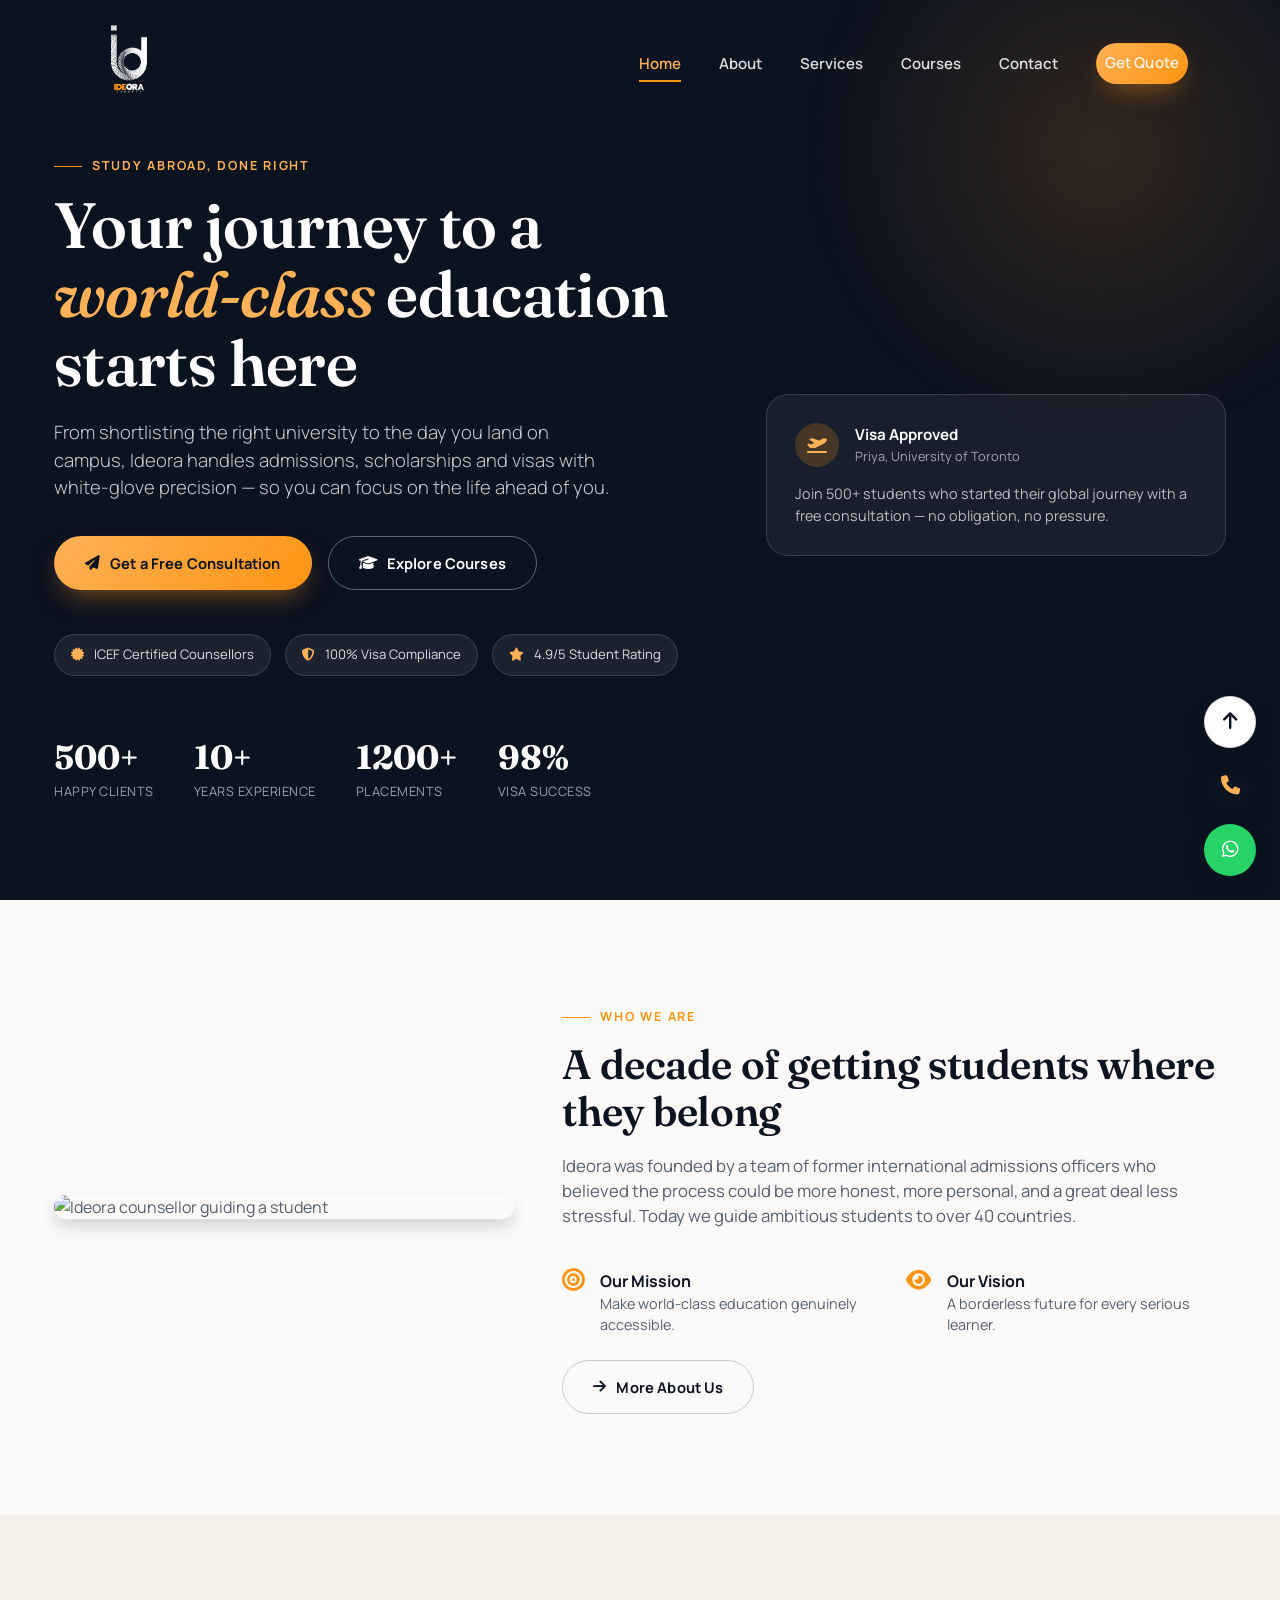
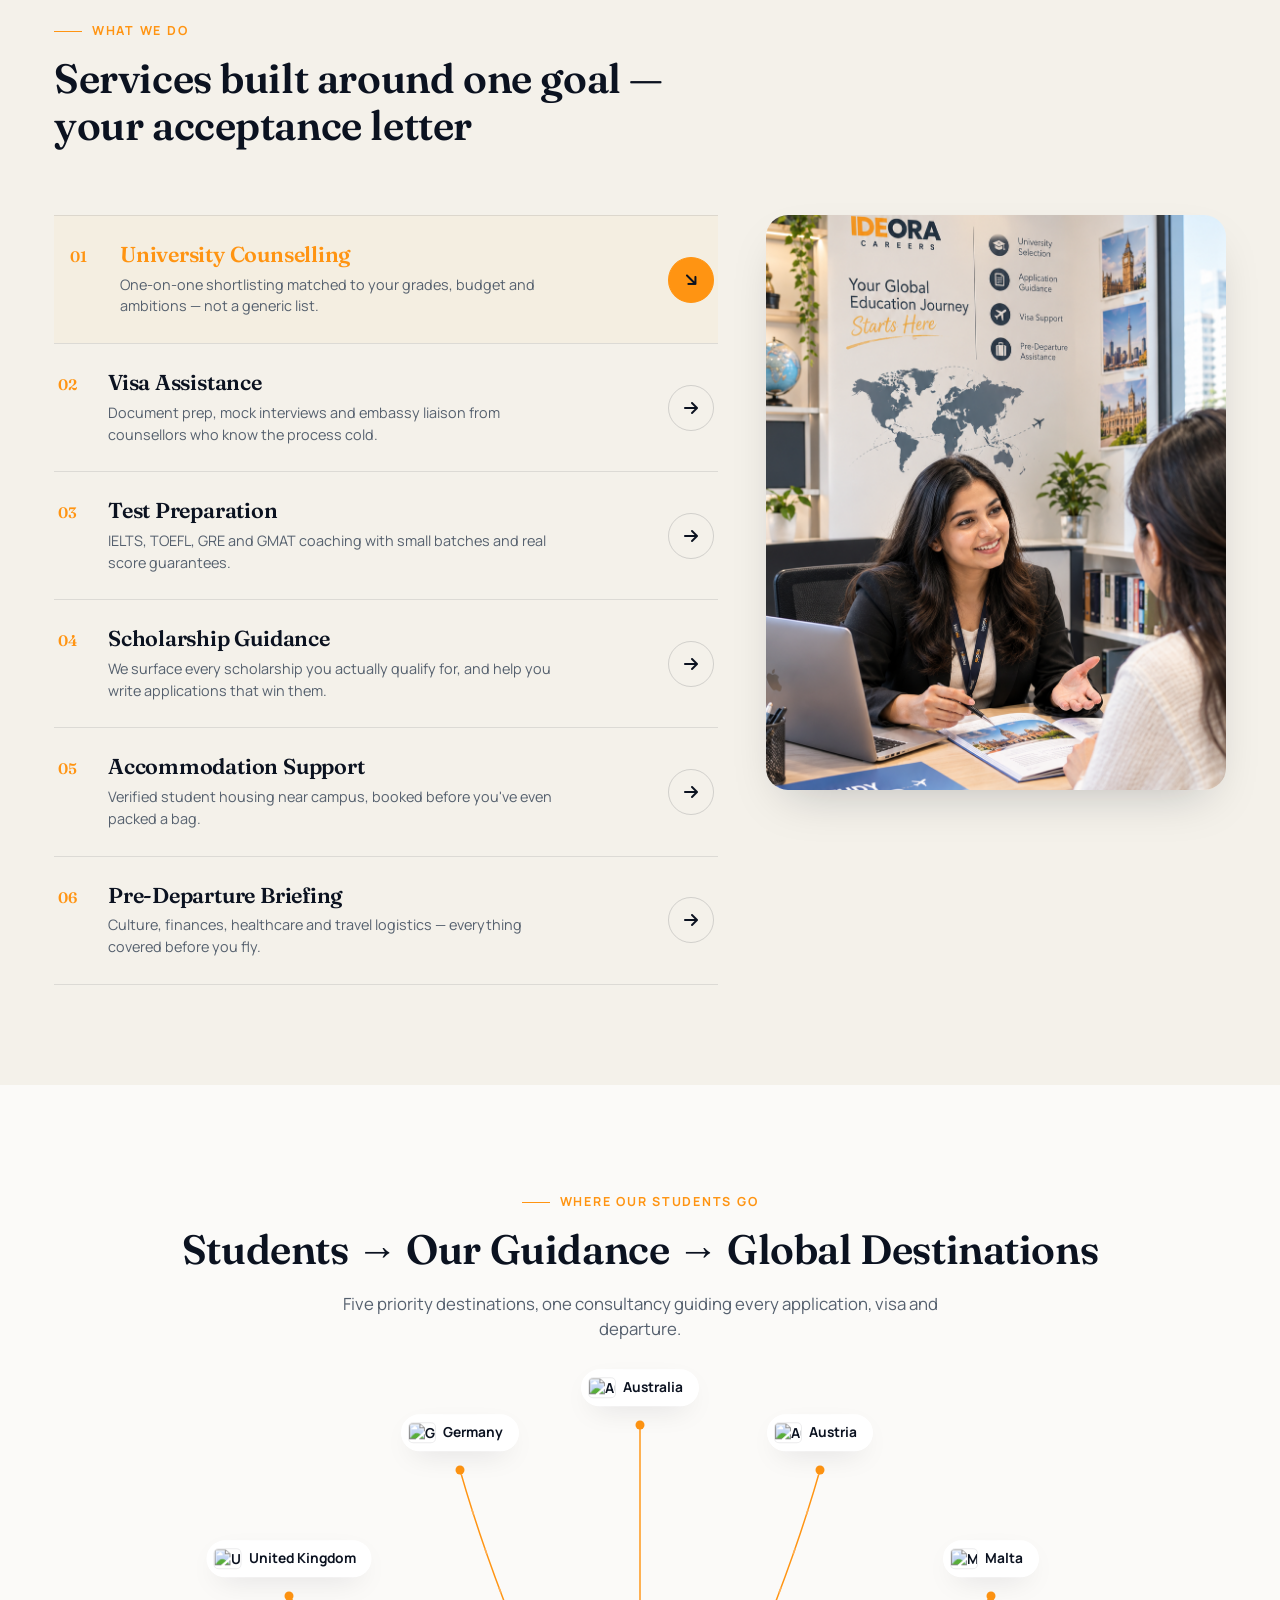
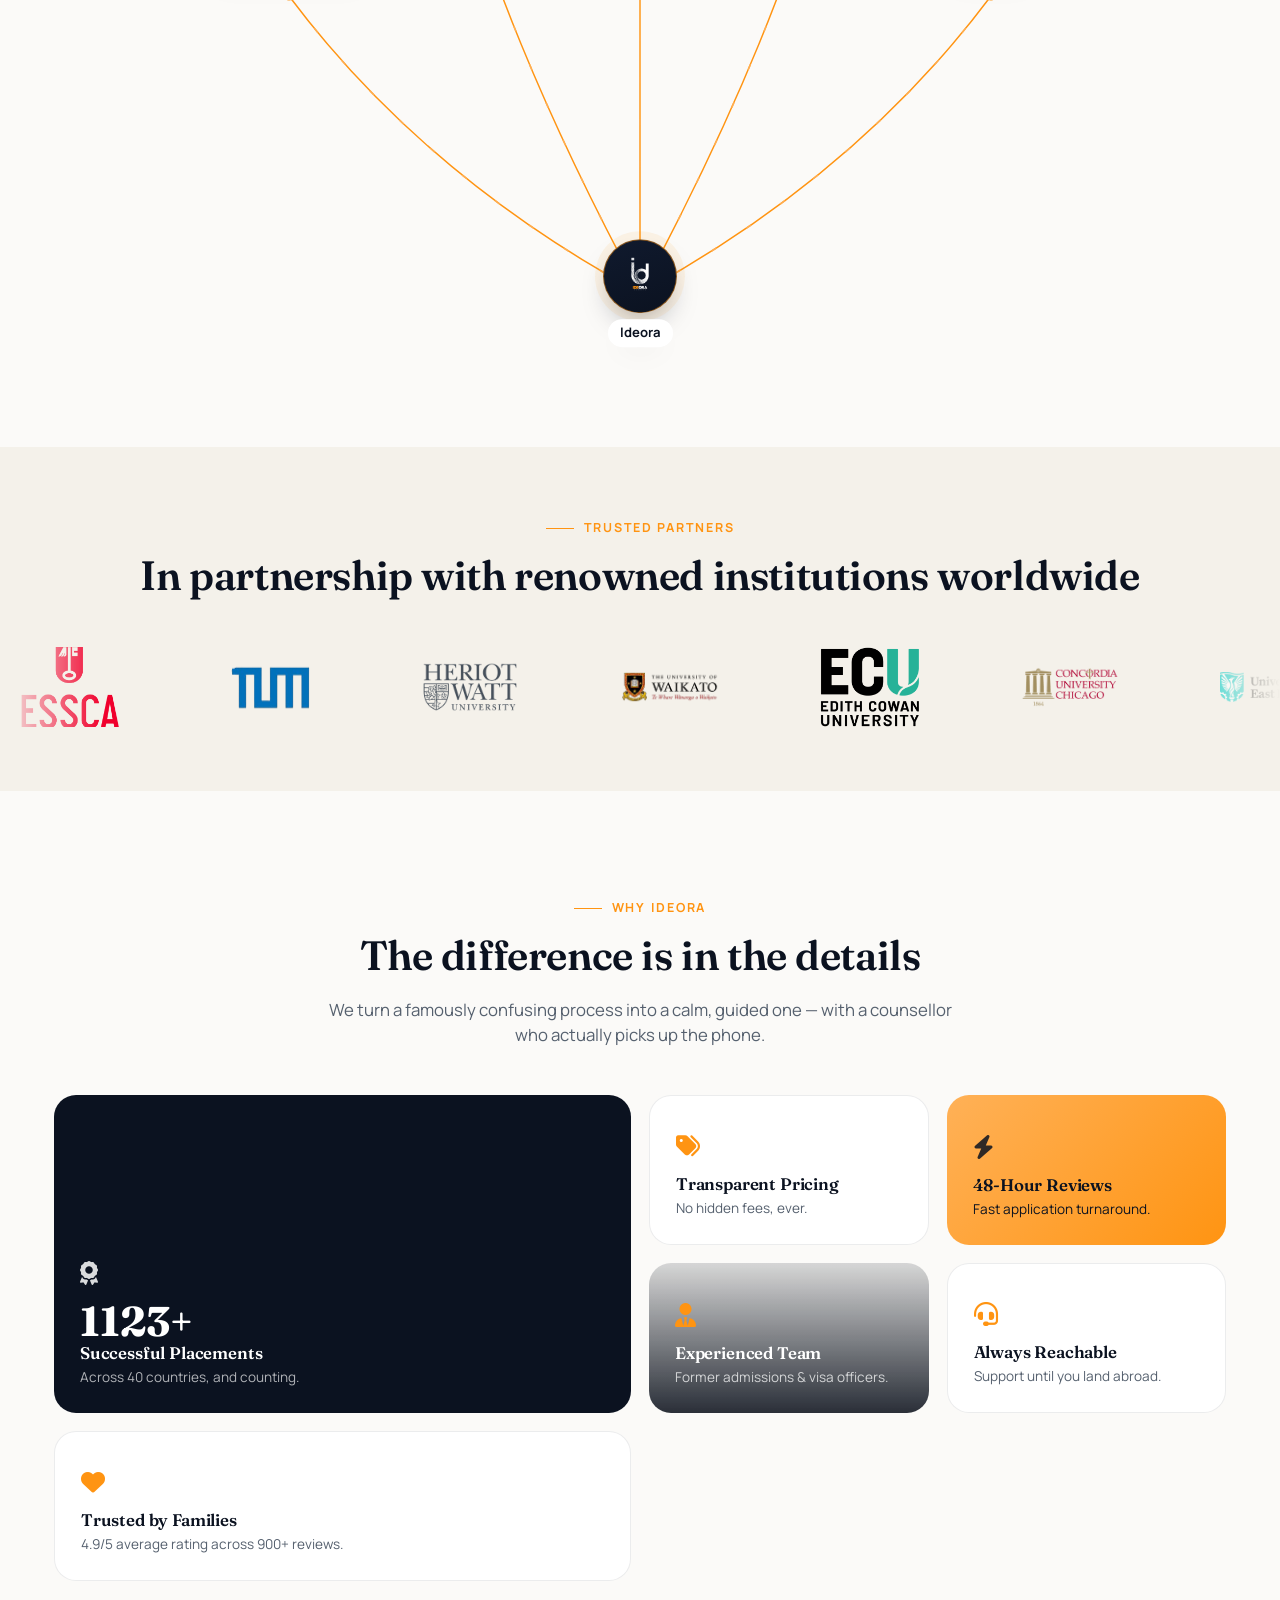
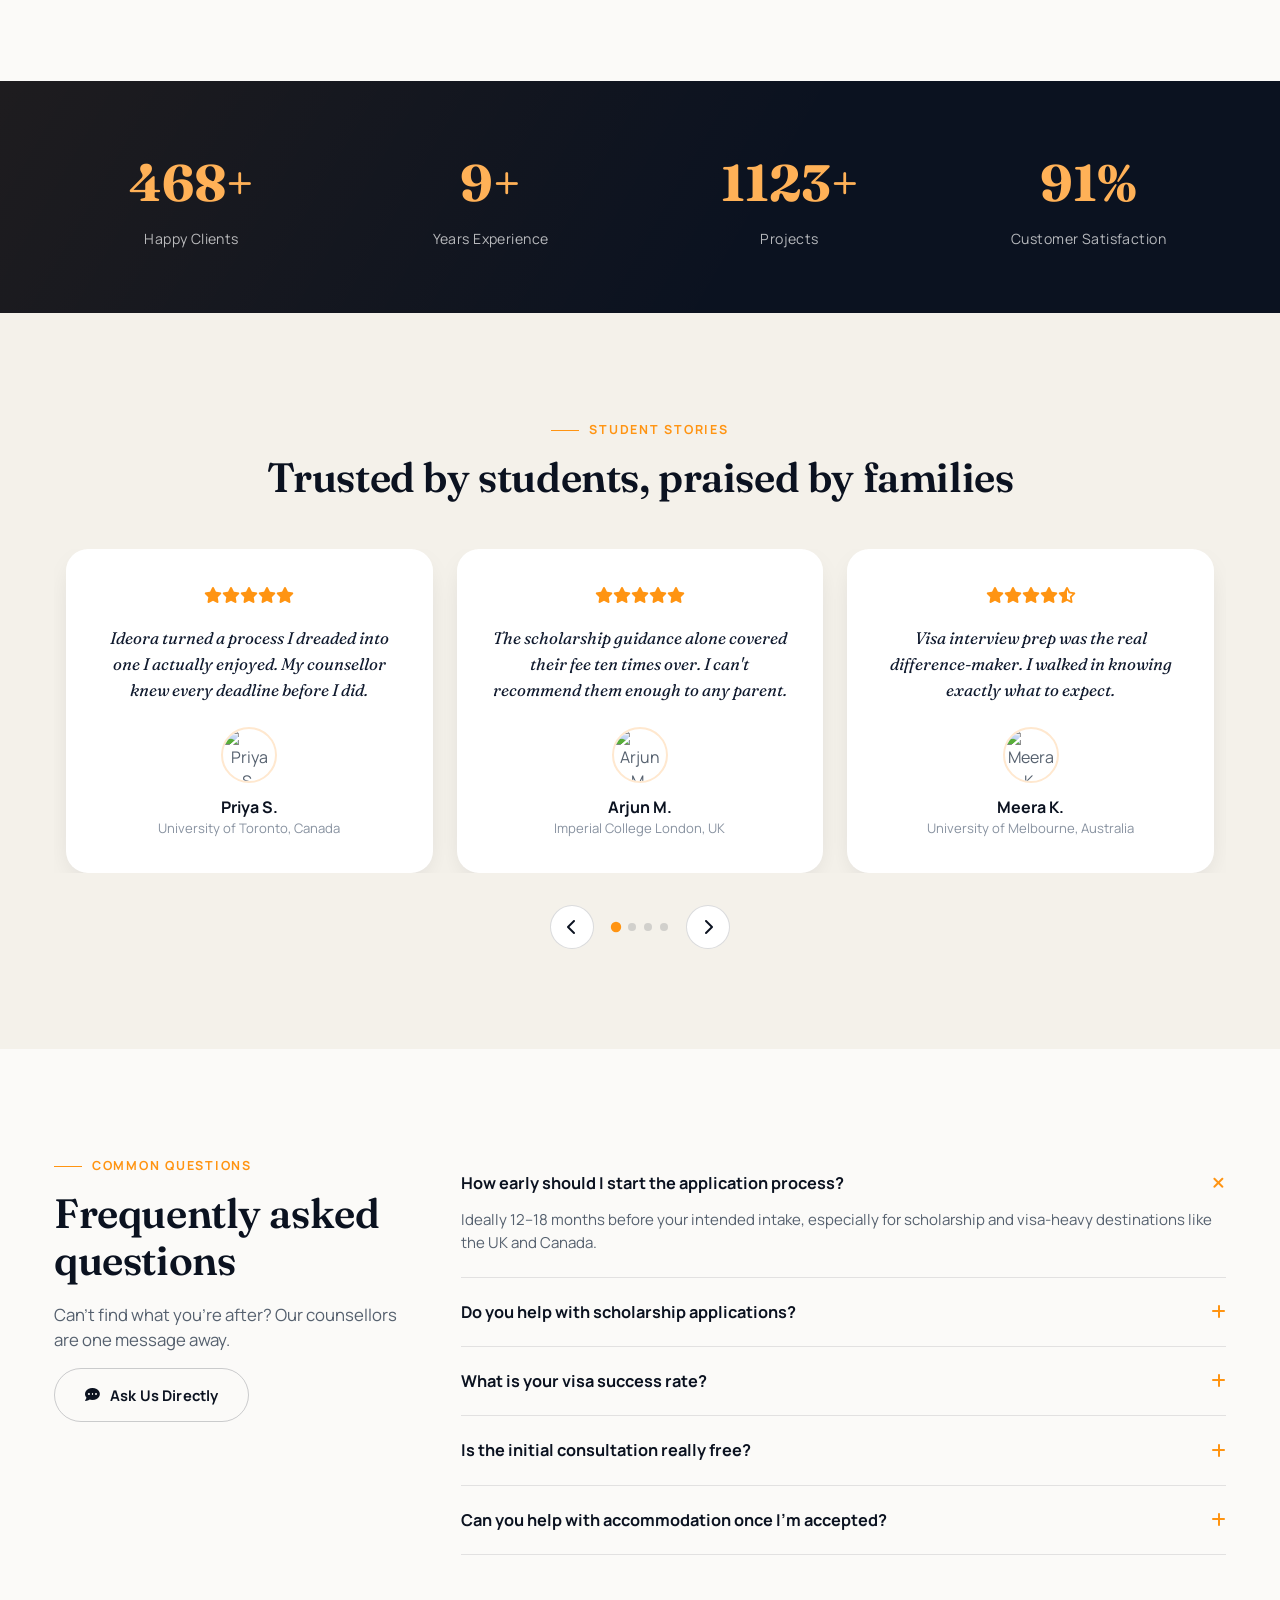
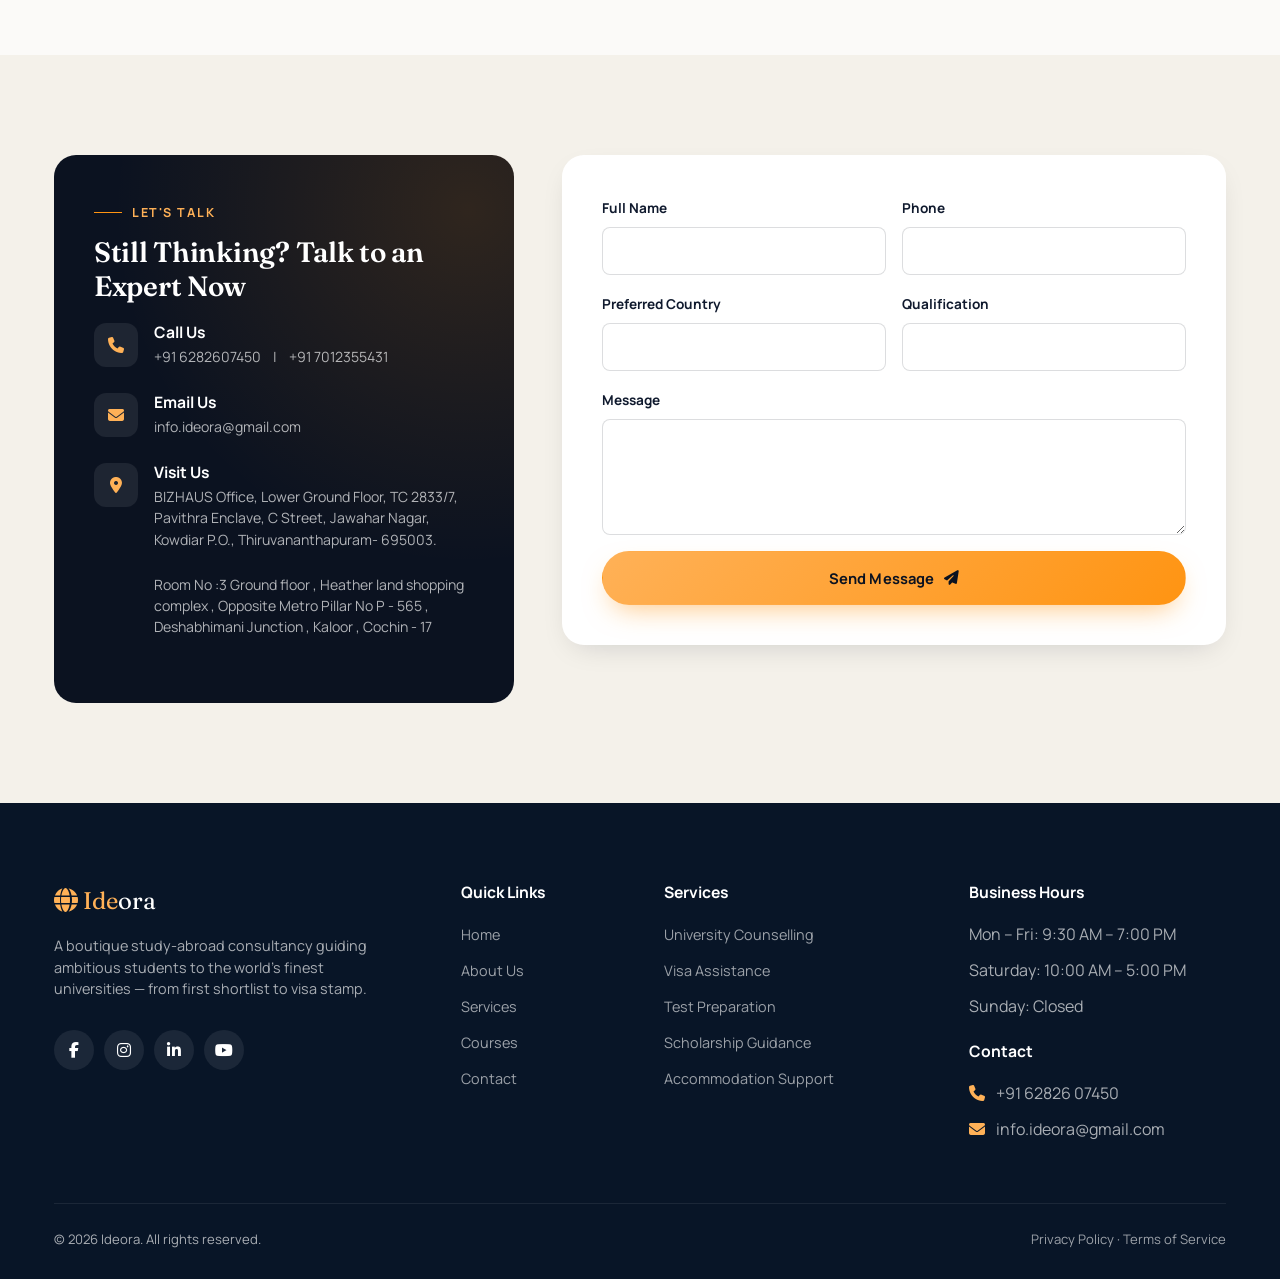
==== commit 469f74c8: "animations" ====
--- a/index.html
+++ b/index.html
@@ -46,7 +46,7 @@
         <li><a href="services.html">Services</a></li>
         <li><a href="courses.html">Courses</a></li>
         <li><a href="contact.html">Contact</a></li>
-        <li><a href="contact.html#quote" class="btn-luxe btn-luxe-primary d-inline-flex">Get Quote</a></li>
+        <li><a href="contact.html#quote" class="btn-luxe btn-luxe-primary d-inline-flex p-2">Get Quote</a></li>
         <li>
         </li>
       </ul>
@@ -188,7 +188,7 @@
           <ul class="services-list">
             <li>
               <div class="service-row is-active" tabindex="0"
-                data-image="https://images.unsplash.com/photo-1523240795612-9a054b0db644?q=80&w=800&auto=format&fit=crop">
+                data-image="assets/img/home-counselling.png">
                 <div class="service-row-left"><span class="service-row-index">01</span>
                   <div class="service-row-text">
                     <h3>University Counselling</h3>
@@ -201,7 +201,7 @@
             </li>
             <li>
               <div class="service-row" tabindex="0"
-                data-image="https://images.unsplash.com/photo-1521791136064-7986c2920216?q=80&w=800&auto=format&fit=crop">
+                data-image="assets/img/visa.png">
                 <div class="service-row-left"><span class="service-row-index">02</span>
                   <div class="service-row-text">
                     <h3>Visa Assistance</h3>
@@ -215,7 +215,7 @@
             </li>
             <li>
               <div class="service-row" tabindex="0"
-                data-image="https://images.unsplash.com/photo-1503676260728-1c00da094a0b?q=80&w=800&auto=format&fit=crop">
+                data-image="assets/img/test-pre.png">
                 <div class="service-row-left"><span class="service-row-index">03</span>
                   <div class="service-row-text">
                     <h3>Test Preparation</h3>
@@ -228,7 +228,7 @@
             </li>
             <li>
               <div class="service-row" tabindex="0"
-                data-image="https://images.unsplash.com/photo-1580519542036-c47de6196ba5?q=80&w=800&auto=format&fit=crop">
+                data-image="assets/img/scholarship.png">
                 <div class="service-row-left"><span class="service-row-index">04</span>
                   <div class="service-row-text">
                     <h3>Scholarship Guidance</h3>
@@ -242,7 +242,7 @@
             </li>
             <li>
               <div class="service-row" tabindex="0"
-                data-image="https://images.unsplash.com/photo-1502672260266-1c1ef2d93688?q=80&w=800&auto=format&fit=crop">
+                data-image="assets/img/accomdation.png">
                 <div class="service-row-left"><span class="service-row-index">05</span>
                   <div class="service-row-text">
                     <h3>Accommodation Support</h3>
@@ -255,7 +255,7 @@
             </li>
             <li>
               <div class="service-row" tabindex="0"
-                data-image="https://images.unsplash.com/photo-1436491865332-7a61a109cc05?q=80&w=800&auto=format&fit=crop">
+                data-image="assets/img/pre-deperture.png">
                 <div class="service-row-left"><span class="service-row-index">06</span>
                   <div class="service-row-text">
                     <h3>Pre-Departure Briefing</h3>
@@ -271,7 +271,7 @@
         <div class="col-lg-5 d-none d-lg-block reveal">
           <div class="services-visual">
             <img class="services-visual-img is-active" data-layer="a"
-              src="https://images.unsplash.com/photo-1523240795612-9a054b0db644?q=80&w=800&auto=format&fit=crop"
+              src="assets/img/home-counselling.png"
               alt="A Ideora service in action">
             <img class="services-visual-img" data-layer="b" src="" alt="" aria-hidden="true">
           </div>
@@ -331,7 +331,7 @@
         </svg>
 
         <div class="dest-hub">
-          <div class="dest-hub-circle"><i class="fa-solid fa-earth-europe"></i></div>
+          <div class="dest-hub-circle"><img src="assets/img/logo.png" alt="Ideora" class="img-fluid"> </div>
           <div class="dest-hub-label">Ideora</div>
         </div>
 
@@ -371,16 +371,34 @@
     </div>
     <div class="brands-wrap">
       <div class="brands-track">
-        <div class="brand-item"><img src="assets/img/try/bmw.png" alt="Hyundai"></div>
-        <div class="brand-item"><img src="assets/img/try/honda.png" alt="Kia"></div>
-        <div class="brand-item"><img src="assets/img/try/skoda.png" alt="BMW"></div>
-        <div class="brand-item"><img src="assets/img/try/mg.png" alt="Suzuki"></div>
-        <div class="brand-item"><img src="assets/img/try/lexus.png" alt="Mahindra"></div>
-        <div class="brand-item" aria-hidden="true"><img src="assets/img/try/bmw.png" alt="Hyundai"></div>
-        <div class="brand-item" aria-hidden="true"><img src="assets/img/try/skoda.png" alt="BMW"></div>
-        <div class="brand-item" aria-hidden="true"><img src="assets/img/try/honda.png" alt="Kia"></div>
-        <div class="brand-item" aria-hidden="true"><img src="assets/img/try/mg.png" alt="Suzuki"></div>
-        <div class="brand-item" aria-hidden="true"><img src="assets/img/try/lexus.png" alt="Mahindra"></div>
+        <div class="brand-item"><img src="assets/img/partners/essca.png" alt="ESSCA"></div>
+        <div class="brand-item"><img src="assets/img/partners/tum.png" alt="Technical University of Munich"></div>
+        <div class="brand-item"><img src="assets/img/partners/heriot.webp" alt="Heriot Watt University"></div>
+        <div class="brand-item"><img src="assets/img/partners/waikato.png" alt="Waikato University"></div>
+        <div class="brand-item"><img src="assets/img/partners/edu.png" alt="Edith Cowan University"></div>
+        <div class="brand-item"><img src="assets/img/partners/concordia.webp" alt="Concordia University"></div>
+        <div class="brand-item"><img src="assets/img/partners/uel.png" alt="University of East Londan"></div>
+        <div class="brand-item"><img src="assets/img/partners/conestoga.png" alt="Conestoga"></div>
+        <div class="brand-item"><img src="assets/img/partners/Thompson.png" alt="Thompson Rivers University"></div>
+        <div class="brand-item"><img src="assets/img/partners/leeds_beckett.png" alt="Leeds Beckett University"></div>
+        <div class="brand-item" aria-hidden="true"><img src="assets/img/partners/essca.png" alt="ESSCA"></div>
+        <div class="brand-item" aria-hidden="true"><img src="assets/img/partners/tum.png"
+            alt="Technical University of Munich"></div>
+        <div class="brand-item" aria-hidden="true"><img src="assets/img/partners/heriot.webp"
+            alt="Heriot Watt University"></div>
+        <div class="brand-item" aria-hidden="true"><img src="assets/img/partners/waikato.png" alt="Waikato University">
+        </div>
+        <div class="brand-item" aria-hidden="true"><img src="assets/img/partners/edu.png" alt="Edith Cowan University">
+        </div>
+        <div class="brand-item" aria-hidden="true"><img src="assets/img/partners/concordia.webp"
+            alt="Concordia University"></div>
+        <div class="brand-item" aria-hidden="true"><img src="assets/img/partners/uel.png"
+            alt="University of East Londan"></div>
+        <div class="brand-item" aria-hidden="true"><img src="assets/img/partners/conestoga.png" alt="Conestoga"></div>
+        <div class="brand-item" aria-hidden="true"><img src="assets/img/partners/Thompson.png"
+            alt="Thompson Rivers University"></div>
+        <div class="brand-item" aria-hidden="true"><img src="assets/img/partners/leeds_beckett.png"
+            alt="Leeds Beckett University"></div>
       </div>
     </div>
   </section>
@@ -457,7 +475,7 @@
   </section>
 
   <!-- ================= GALLERY ================= -->
-  <section class="section">
+  <!-- <section class="section">
     <div class="container-xl">
       <div class="text-center mb-5 reveal">
         <div class="eyebrow justify-content-center">Life in Frame</div>
@@ -496,7 +514,7 @@
         </div>
       </div>
     </div>
-  </section>
+  </section> -->
 
   <!-- ================= TESTIMONIALS ================= -->
   <section class="section bg-cream-alt">
@@ -665,23 +683,24 @@
         <div class="col-lg-5 reveal">
           <div class="contact-info-card">
             <div class="eyebrow" style="color:#FFB157;">Let's Talk</div>
-            <h3 style="color:#fff; margin-bottom:20px;">Start with a free consultation</h3>
+            <h3 style="color:#fff; margin-bottom:20px;">Still Thinking? Talk to an Expert Now</h3>
             <div class="contact-info-row"><i class="fa-solid fa-phone"></i>
               <div>
                 <h5>Call Us</h5>
-                <p>+91 12345 67890</p>
+                <p>+91 6282607450 &nbsp;&nbsp; | &nbsp;&nbsp; +91 7012355431</p>
               </div>
             </div>
             <div class="contact-info-row"><i class="fa-solid fa-envelope"></i>
               <div>
                 <h5>Email Us</h5>
-                <p>hello@ideora.com</p>
+                <p>info.ideora@gmail.com</p>
               </div>
             </div>
             <div class="contact-info-row"><i class="fa-solid fa-location-dot"></i>
               <div>
                 <h5>Visit Us</h5>
-                <p>4th Floor, Ideora Tower, Nagercoil, Tamil Nadu</p>
+                <p>BIZHAUS Office, Lower Ground Floor, TC 2833/7, Pavithra Enclave, C Street, Jawahar Nagar, Kowdiar P.O., Thiruvananthapuram- 695003.</p><br>
+                <p>Room No :3 Ground floor , Heather land shopping complex , Opposite Metro Pillar No P - 565 , Deshabhimani Junction , Kaloor , Cochin - 17</p>
               </div>
             </div>
           </div>
@@ -698,9 +717,13 @@
                   <label class="form-label">Phone</label>
                   <input type="tel" class="form-control" name="phone" required>
                 </div>
-                <div class="col-12">
-                  <label class="form-label">Email</label>
-                  <input type="email" class="form-control" name="email" required>
+                <div class="col-md-6">
+                  <label class="form-label">Preferred Country</label>
+                  <input type="text" class="form-control" name="country" required>
+                </div>
+                <div class="col-md-6">
+                  <label class="form-label">Qualification</label>
+                  <input type="text" class="form-control" name="qualification" required>
                 </div>
                 <div class="col-12">
                   <label class="form-label">Message</label>
@@ -726,8 +749,8 @@
   <!-- Floating buttons -->
   <div class="floating-actions">
     <button class="fab fab-top" aria-label="Back to top" type="button"><i class="fa-solid fa-arrow-up"></i></button>
-    <a class="fab fab-call" href="tel:+911234567890" aria-label="Call us"><i class="fa-solid fa-phone"></i></a>
-    <a class="fab fab-whatsapp" href="https://wa.me/911234567890" target="_blank" rel="noopener"
+    <a class="fab fab-call" href="tel:+916282607450" aria-label="Call us"><i class="fa-solid fa-phone"></i></a>
+    <a class="fab fab-whatsapp" href="https://wa.me/916282607450" target="_blank" rel="noopener"
       aria-label="Chat on WhatsApp"><i class="fa-brands fa-whatsapp"></i></a>
   </div>
 
@@ -786,8 +809,8 @@
           </ul>
           <h5 class="mt-4">Contact</h5>
           <ul>
-            <li><i class="fa-solid fa-phone me-2" style="color:#FFB157;"></i> +91 12345 67890</li>
-            <li><i class="fa-solid fa-envelope me-2" style="color:#FFB157;"></i> hello@ideora.com</li>
+            <li><i class="fa-solid fa-phone me-2" style="color:#FFB157;"></i> +91 62826 07450</li>
+            <li><i class="fa-solid fa-envelope me-2" style="color:#FFB157;"></i> info.ideora@gmail.com</li>
           </ul>
         </div>
       </div>
--- a/assets/css/style.css
+++ b/assets/css/style.css
@@ -172,7 +172,7 @@
   align-items: center;
   gap: 10px;
   padding: 15px 30px;
-  border-radius: 100px;
+  border-radius: 50px;
   font-weight: 700;
   font-size: .92rem;
   letter-spacing: .01em;
@@ -976,13 +976,13 @@
   display: flex;
   align-items: center;
   justify-content: center;
-  height: 60px;
+  height: 80px;
   width: 140px;          /* fixed width - IMPORTANT */
   overflow: hidden;
 }
 
 .brand-item img {
-  max-height: 45px;
+  max-height: 100px;
   max-width: 100px;      /* prevent oversized images */
   width: auto;
   height: auto;
@@ -2891,333 +2891,236 @@
   }
 }
 
-/* ---------- Service Explorer (About — What We Do): tab rail + crossfading stage ---------- */
-.explorer {
-  display: flex;
-  gap: 0;
+/* ---------- Flip-card grid (About — What We Do) ---------- */
+.flip-grid {
+  display: grid;
+  grid-template-columns: repeat(3, 1fr);
+  gap: 22px;
+}
+
+.flip-card {
+  perspective: 1200px;
+  height: 210px;
+  cursor: pointer;
+}
+
+.flip-inner {
+  position: relative;
+  width: 100%;
+  height: 100%;
+  transform-style: preserve-3d;
+  transition: transform .6s cubic-bezier(.4, .2, .2, 1);
+}
+
+@media (hover:hover) {
+  .flip-card:hover .flip-inner {
+    transform: rotateY(180deg);
+  }
+}
+
+.flip-card.is-flipped .flip-inner {
+  transform: rotateY(180deg);
+}
+
+.flip-face {
+  position: absolute;
+  inset: 0;
+  backface-visibility: hidden;
+  -webkit-backface-visibility: hidden;
+  border-radius: var(--radius-lg);
+  padding: 26px;
+  display: flex;
+  flex-direction: column;
+}
+
+.flip-front {
+  background: var(--white);
   border: 1px solid rgba(11, 18, 32, 0.1);
-  border-radius: var(--radius-lg);
-  overflow: hidden;
-  background: var(--white);
-}
-
-.explorer-tabs {
-  flex: 0 0 320px;
-  display: flex;
-  flex-direction: column;
-  border-right: 1px solid rgba(11, 18, 32, 0.1);
-}
-
-.explorer-tab {
-  display: flex;
-  align-items: center;
-  gap: 16px;
-  text-align: left;
-  background: none;
-  border: none;
-  border-left: 3px solid transparent;
-  border-bottom: 1px solid rgba(11, 18, 32, 0.08);
-  padding: 20px 24px;
-  cursor: pointer;
-  transition: background .3s, border-color .3s;
-}
-
-.explorer-tab:last-child {
-  border-bottom: none;
-}
-
-.explorer-tab:hover {
-  background: var(--cream-100);
-}
-
-.explorer-tab.is-active {
-  background: var(--cream-100);
-  border-left-color: var(--gold-500);
-}
-
-.et-num {
+  justify-content: space-between;
+}
+
+.flip-front .flip-num {
+  align-self: flex-end;
   font-family: var(--font-display);
   font-weight: 700;
   font-size: .85rem;
   color: var(--slate-400);
-  flex: none;
-  width: 26px;
-}
-
-.explorer-tab.is-active .et-num {
+}
+
+.flip-front .flip-icon {
+  width: 56px;
+  height: 56px;
+  border-radius: 50%;
+  background: var(--gold-100);
   color: var(--gold-500);
-}
-
-.et-label {
-  font-size: .94rem;
+  display: flex;
+  align-items: center;
+  justify-content: center;
+  font-size: 1.35rem;
+}
+
+.flip-front h5 {
+  font-size: 1.08rem;
+  margin-bottom: 0;
+}
+
+.flip-front .flip-hint {
+  font-size: .72rem;
+  color: var(--slate-400);
+  display: flex;
+  align-items: center;
+  gap: 6px;
+}
+
+.flip-back {
+  background: var(--ink-900);
+  color: var(--white);
+  transform: rotateY(180deg);
+  justify-content: center;
+  text-align: center;
+  align-items: center;
+  gap: 10px;
+}
+
+.flip-back i {
+  font-size: 1.3rem;
+  color: var(--gold-400);
+}
+
+.flip-back h5 {
+  color: var(--white);
+  font-size: 1rem;
+  margin-bottom: 0;
+}
+
+.flip-back p {
+  color: rgba(255, 255, 255, 0.75);
+  font-size: .85rem;
+  margin-bottom: 0;
+}
+
+@media (max-width:900px) {
+  .flip-grid {
+    grid-template-columns: repeat(2, 1fr);
+  }
+}
+
+@media (max-width:560px) {
+  .flip-grid {
+    grid-template-columns: 1fr;
+  }
+
+  .flip-card {
+    height: 190px;
+  }
+}
+
+/* ---------- Reason panels (About — Why Ideora Careers): horizontal color-block scroller ---------- */
+.reason-scroller {
+  display: flex;
+  gap: 20px;
+  overflow-x: auto;
+  padding: 10px 4px 26px;
+  scroll-snap-type: x proximity;
+  -webkit-overflow-scrolling: touch;
+  scrollbar-width: thin;
+  scrollbar-color: var(--gold-500) transparent;
+}
+
+.reason-scroller::-webkit-scrollbar {
+  height: 6px;
+}
+
+.reason-scroller::-webkit-scrollbar-thumb {
+  background: var(--gold-500);
+  border-radius: 10px;
+}
+
+.reason-panel {
+  flex: 0 0 auto;
+  width: 270px;
+  min-height: 300px;
+  border-radius: var(--radius-lg);
+  padding: 32px 26px;
+  scroll-snap-align: start;
+  display: flex;
+  flex-direction: column;
+  justify-content: flex-end;
+  position: relative;
+  overflow: hidden;
+  transition: transform .4s cubic-bezier(.2, .8, .2, 1);
+}
+
+.reason-panel:hover {
+  transform: translateY(-8px);
+}
+
+.reason-panel .reason-icon {
+  font-size: 1.8rem;
+  margin-bottom: 60px;
+}
+
+.reason-panel h4 {
+  font-size: 1.15rem;
+  margin-bottom: 10px;
+}
+
+.reason-panel p {
+  font-size: .86rem;
+  margin-bottom: 0;
+}
+
+.reason-panel.tone-ink {
+  background: var(--ink-900);
+  color: var(--white);
+}
+
+.reason-panel.tone-ink h4 {
+  color: var(--white);
+}
+
+.reason-panel.tone-ink p {
+  color: rgba(255, 255, 255, 0.68);
+}
+
+.reason-panel.tone-ink .reason-icon {
+  color: var(--gold-400);
+}
+
+.reason-panel.tone-gold {
+  background: linear-gradient(150deg, var(--gold-400), var(--gold-500));
   color: var(--ink-900);
-  font-weight: 600;
-  line-height: 1.3;
-}
-
-.explorer-stage {
-  position: relative;
-  flex: 1;
-  min-height: 340px;
-  padding: 44px;
-  overflow: hidden;
-}
-
-.explorer-panel {
-  position: absolute;
-  inset: 0;
-  padding: 44px;
-  opacity: 0;
-  transform: translateY(14px);
-  pointer-events: none;
-  transition: opacity .45s ease, transform .45s ease;
-  display: flex;
-  flex-direction: column;
-  justify-content: center;
-}
-
-.explorer-panel.is-active {
-  opacity: 1;
-  transform: translateY(0);
-  pointer-events: auto;
-}
-
-.explorer-bg-icon {
+}
+
+.reason-panel.tone-gold .reason-icon {
+  color: var(--ink-900);
+  opacity: .75;
+}
+
+.reason-panel.tone-cream {
+  background: var(--white);
+  border: 1px solid rgba(11, 18, 32, 0.1);
+}
+
+.reason-panel.tone-cream .reason-icon {
+  color: var(--gold-500);
+}
+
+.reason-panel .reason-mark {
   position: absolute;
   top: 20px;
-  right: 30px;
-  font-size: 8rem;
-  color: var(--cream-100);
-  z-index: 0;
-}
-
-.explorer-index {
-  position: relative;
-  z-index: 1;
+  right: 22px;
   font-family: var(--font-display);
   font-weight: 700;
-  color: var(--gold-500);
-  font-size: .85rem;
-  letter-spacing: .06em;
-  margin-bottom: 14px;
-}
-
-.explorer-panel h3 {
-  position: relative;
-  z-index: 1;
-  font-size: 1.7rem;
-  margin-bottom: 14px;
-}
-
-.explorer-panel p {
-  position: relative;
-  z-index: 1;
-  font-size: .98rem;
-  max-width: 440px;
-  margin-bottom: 0;
-}
-
-@media (max-width:850px) {
-  .explorer {
-    flex-direction: column;
-  }
-
-  .explorer-tabs {
-    flex-direction: row;
-    overflow-x: auto;
-    border-right: none;
-    border-bottom: 1px solid rgba(11, 18, 32, 0.1);
-  }
-
-  .explorer-tab {
-    flex: 0 0 auto;
-    border-left: none;
-    border-bottom: 3px solid transparent;
-    white-space: nowrap;
-  }
-
-  .explorer-tab.is-active {
-    border-left-color: transparent;
-    border-bottom-color: var(--gold-500);
-  }
-
-  .et-label {
-    font-size: .85rem;
-  }
-
-  .explorer-stage {
-    min-height: 220px;
-    padding: 30px 26px;
-  }
-
-  .explorer-panel {
-    padding: 30px 26px;
-  }
-
-  .explorer-bg-icon {
-    font-size: 5rem;
-    opacity: .6;
-  }
-}
-
-/* ---------- Reason ribbons (About — Why Ideora Careers): skewed full-width stripes ---------- */
-.ribbon-list {
-  display: flex;
-  flex-direction: column;
-  gap: 14px;
-}
-
-.ribbon {
-  position: relative;
-  border-radius: 16px;
-  padding: 28px 40px;
-  overflow: hidden;
-  transition: transform .35s cubic-bezier(.2, .8, .2, 1);
-}
-
-.ribbon:hover {
-  transform: translateX(10px);
-}
-
-.ribbon::before {
-  content: "";
-  position: absolute;
-  top: 0;
-  bottom: 0;
-  left: -8%;
-  right: -8%;
-  z-index: 0;
-  transform: skewX(-8deg);
-  transition: transform .4s;
-}
-
-.ribbon:hover::before {
-  transform: skewX(-8deg) scaleX(1.01);
-}
-
-.ribbon-content {
-  position: relative;
-  z-index: 1;
-  display: flex;
-  align-items: center;
-  gap: 24px;
-}
-
-.ribbon-icon {
-  width: 58px;
-  height: 58px;
-  border-radius: 50%;
-  flex: none;
-  display: flex;
-  align-items: center;
-  justify-content: center;
-  font-size: 1.3rem;
-}
-
-.ribbon-text h4 {
-  font-size: 1.1rem;
-  margin-bottom: 6px;
-}
-
-.ribbon-text p {
-  font-size: .88rem;
-  margin-bottom: 0;
-  max-width: 560px;
-}
-
-.ribbon-mark {
-  position: relative;
-  z-index: 1;
-  margin-left: auto;
-  font-family: var(--font-display);
-  font-weight: 700;
-  font-size: 2.2rem;
-  opacity: .18;
-  flex: none;
-}
-
-.ribbon.tone-ink::before {
-  background: var(--ink-900);
-}
-
-.ribbon.tone-ink .ribbon-text h4 {
-  color: var(--white);
-}
-
-.ribbon.tone-ink .ribbon-text p {
-  color: rgba(255, 255, 255, 0.68);
-}
-
-.ribbon.tone-ink .ribbon-icon {
-  background: rgba(255, 255, 255, 0.12);
-  color: var(--gold-400);
-}
-
-.ribbon.tone-ink .ribbon-mark {
-  color: var(--white);
-}
-
-.ribbon.tone-gold::before {
-  background: linear-gradient(120deg, var(--gold-400), var(--gold-500));
-}
-
-.ribbon.tone-gold .ribbon-text h4,
-.ribbon.tone-gold .ribbon-text p {
-  color: var(--ink-900);
-}
-
-.ribbon.tone-gold .ribbon-icon {
-  background: rgba(11, 18, 32, 0.14);
-  color: var(--ink-900);
-}
-
-.ribbon.tone-gold .ribbon-mark {
-  color: var(--ink-900);
-}
-
-.ribbon.tone-cream::before {
-  background: var(--cream-100);
-}
-
-.ribbon.tone-cream .ribbon-text h4 {
-  color: var(--ink-900);
-}
-
-.ribbon.tone-cream .ribbon-text p {
-  color: var(--slate-600);
-}
-
-.ribbon.tone-cream .ribbon-icon {
-  background: var(--gold-100);
-  color: var(--gold-500);
-}
-
-.ribbon.tone-cream .ribbon-mark {
-  color: var(--ink-900);
-}
-
-@media (max-width:650px) {
-  .ribbon {
-    padding: 22px 22px;
-  }
-
-  .ribbon::before {
-    transform: skewX(-5deg);
-    left: -5%;
-    right: -5%;
-  }
-
-  .ribbon:hover::before {
-    transform: skewX(-5deg) scaleX(1.01);
-  }
-
-  .ribbon-content {
-    gap: 14px;
-    flex-wrap: wrap;
-  }
-
-  .ribbon-mark {
-    display: none;
+  font-size: .78rem;
+  opacity: .5;
+}
+
+@media (max-width:575px) {
+  .reason-panel {
+    width: 230px;
+    min-height: 270px;
+    padding: 26px 22px;
   }
 }
 
@@ -3266,200 +3169,15 @@
   margin-bottom: 14px;
 }
 
-/* ---------- Expanding accordion strip (About — What We Do) ----------
-   Six panels sit side-by-side, collapsed to a thin rail showing a rotated
-   label + icon. Click (or hover on pointer devices) expands one panel at
-   a time to reveal the full title + description, panels compress via flex. */
-.acc-strip {
-  display: flex;
-  gap: 8px;
-  height: 400px;
-}
-
-.acc-panel {
-  position: relative;
-  flex: 1;
-  border-radius: 18px;
-  overflow: hidden;
-  cursor: pointer;
-  background: var(--ink-900);
-  transition: flex .55s cubic-bezier(.4, 0, .2, 1);
-}
-
-.acc-panel.is-open {
-  flex: 3.6;
-}
-
-@media (hover:hover) {
-  .acc-strip:not(:has(.acc-panel.is-open)) .acc-panel:hover {
-    flex: 3.6;
-  }
-}
-
-.acc-panel::after {
-  content: "";
-  position: absolute;
-  inset: 0;
-  background: linear-gradient(to top, rgba(0, 0, 0, 0.35), transparent 55%);
-  opacity: 0;
-  transition: opacity .4s;
-}
-
-.acc-panel.is-open::after {
-  opacity: 1;
-}
-
-.acc-panel:nth-child(2) {
-  background: #1B2740;
-}
-
-.acc-panel:nth-child(3) {
-  background: var(--ink-900);
-}
-
-.acc-panel:nth-child(4) {
-  background: #1B2740;
-}
-
-.acc-panel:nth-child(5) {
-  background: var(--ink-900);
-}
-
-.acc-panel:nth-child(6) {
-  background: #1B2740;
-}
-
-.acc-panel-inner {
-  position: absolute;
-  inset: 0;
-  padding: 26px 18px;
-  display: flex;
-  flex-direction: column;
-  justify-content: space-between;
-  color: #fff;
-}
-
-.acc-index {
-  font-family: var(--font-display);
-  font-weight: 700;
-  font-size: .85rem;
-  color: var(--gold-400);
-  opacity: .75;
-}
-
-.acc-collapsed {
-  display: flex;
-  flex-direction: column;
-  align-items: center;
-  gap: 18px;
-  flex: 1;
-  justify-content: flex-end;
-  padding-bottom: 6px;
-  transition: opacity .25s;
-}
-
-.acc-panel.is-open .acc-collapsed {
-  opacity: 0;
-  pointer-events: none;
-  position: absolute;
-}
-
-.acc-collapsed .acc-icon {
-  font-size: 1.3rem;
-  color: var(--gold-400);
-}
-
-.acc-collapsed .acc-label {
-  writing-mode: vertical-rl;
-  transform: rotate(180deg);
-  font-weight: 700;
-  font-size: .92rem;
-  letter-spacing: .02em;
-  white-space: nowrap;
-}
-
-.acc-expanded {
-  opacity: 0;
-  transition: opacity .35s .15s;
-}
-
-.acc-panel.is-open .acc-expanded {
-  opacity: 1;
-}
-
-.acc-expanded .acc-icon-lg {
-  width: 52px;
-  height: 52px;
-  border-radius: 50%;
-  background: rgba(255, 148, 18, 0.18);
-  color: var(--gold-400);
-  display: flex;
-  align-items: center;
-  justify-content: center;
-  font-size: 1.3rem;
-  margin-bottom: 16px;
-}
-
-.acc-expanded h5 {
-  color: #fff;
-  font-size: 1.15rem;
-  margin-bottom: 10px;
-}
-
-.acc-expanded p {
-  color: rgba(255, 255, 255, 0.72);
-  font-size: .86rem;
-  margin-bottom: 0;
-}
-
-@media (max-width:850px) {
-  .acc-strip {
-    flex-direction: column;
-    height: auto;
-    gap: 10px;
-  }
-
-  .acc-panel {
-    height: 64px;
-    flex: none !important;
-  }
-
-  .acc-panel.is-open {
-    height: 210px;
-  }
-
-  .acc-panel-inner {
-    flex-direction: row;
-    align-items: center;
-    padding: 0 18px;
-  }
-
-  .acc-collapsed {
-    flex-direction: row;
-    flex: 1;
-    justify-content: flex-start;
-    padding-bottom: 0;
-    gap: 14px;
-  }
-
-  .acc-collapsed .acc-label {
-    writing-mode: horizontal-tb;
-    transform: none;
-  }
-
-  .acc-panel.is-open .acc-panel-inner {
-    flex-direction: column;
-    align-items: flex-start;
-    justify-content: center;
-    padding: 20px 18px;
-  }
-
-  .acc-index {
-    position: absolute;
-    top: 14px;
-    right: 18px;
-  }
-}
+
+
+
+
+
+
+
+
+
 
 /* ---------- Featured Programs (asymmetric: big feature card + program list) ---------- */
 .featured-program {
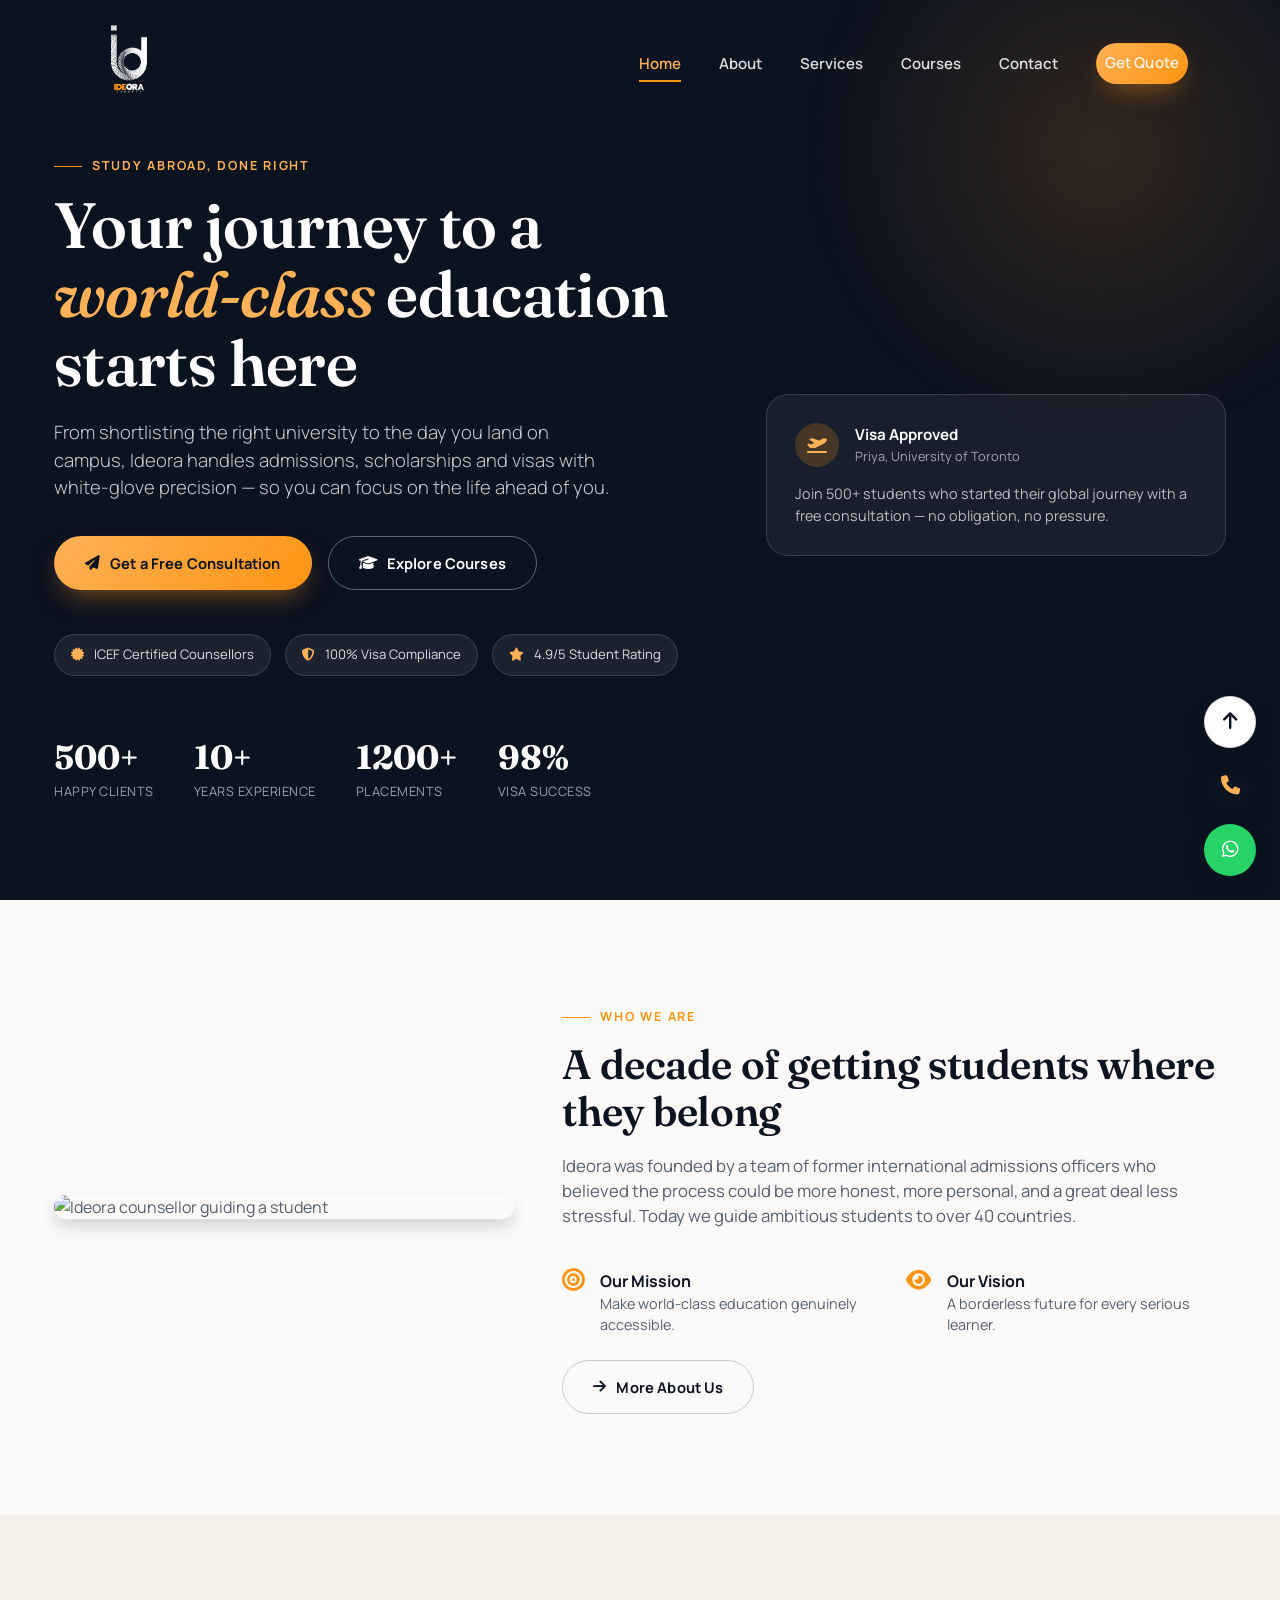
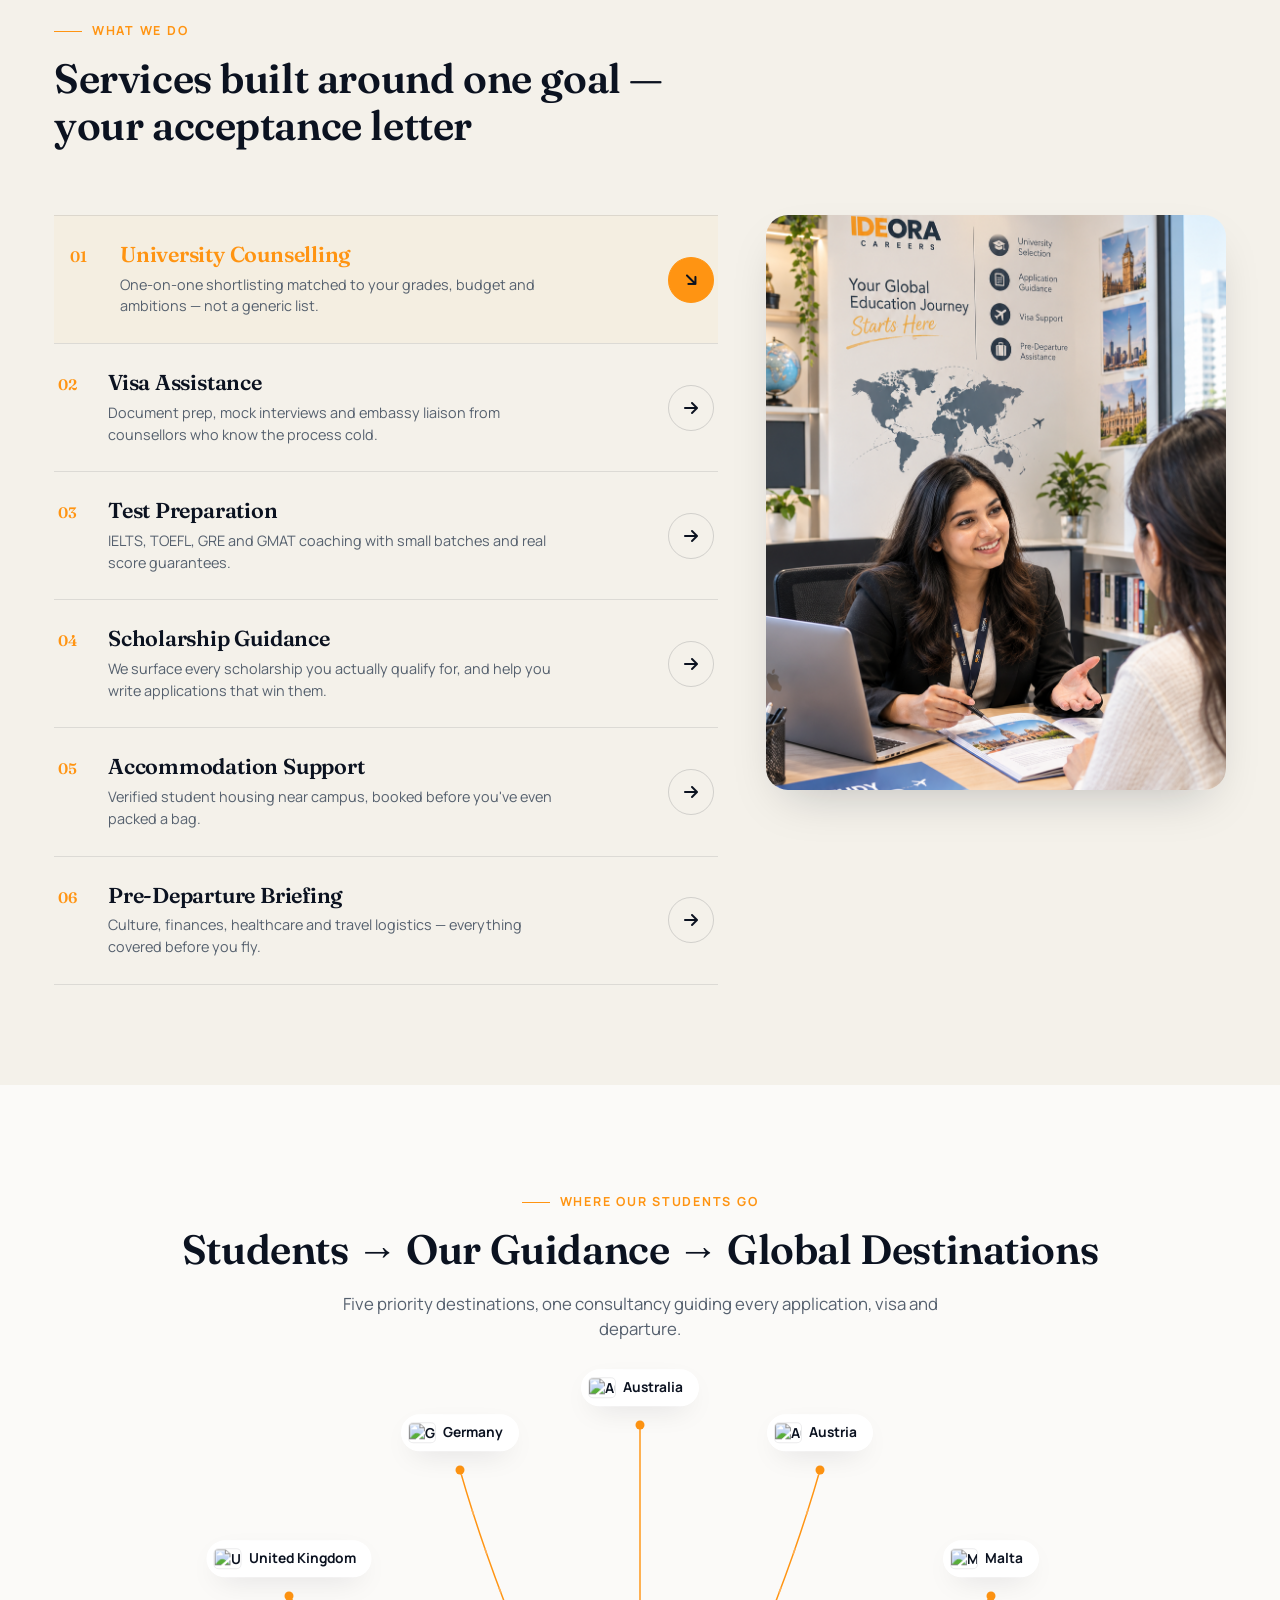
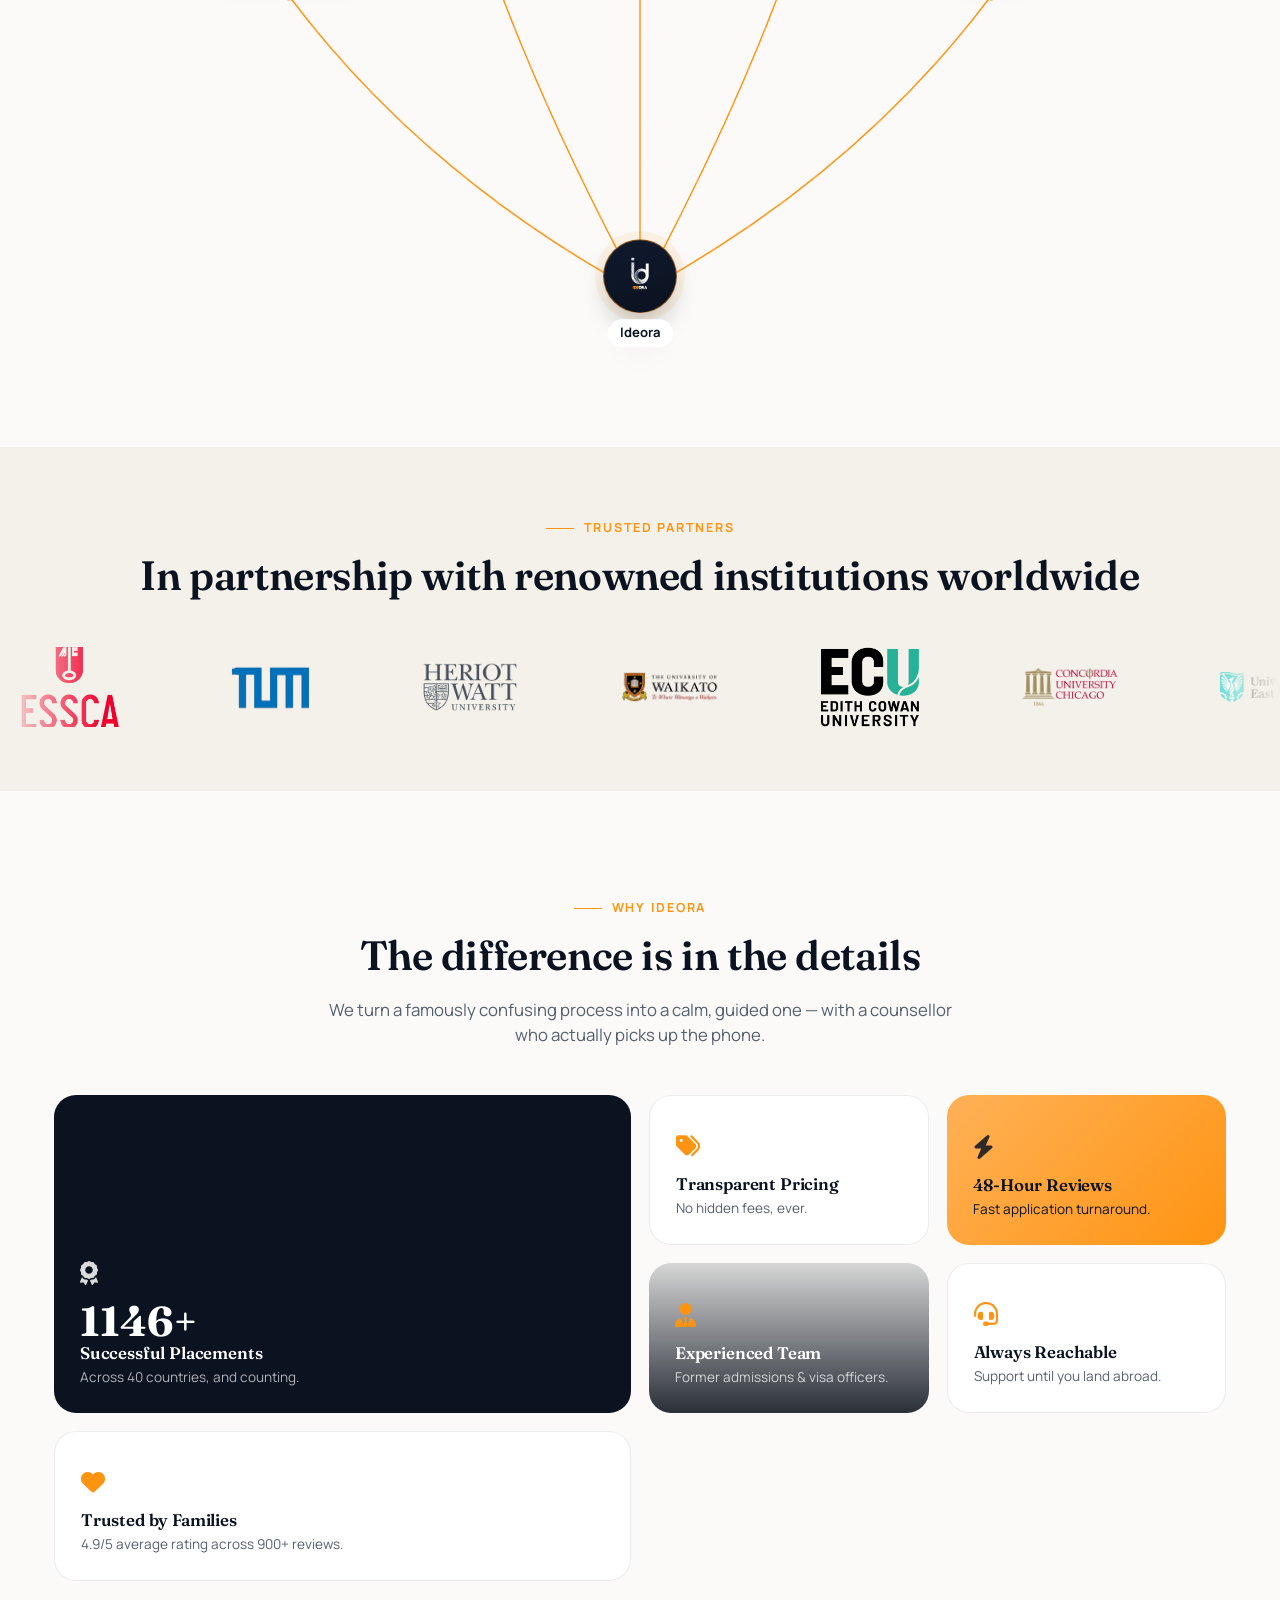
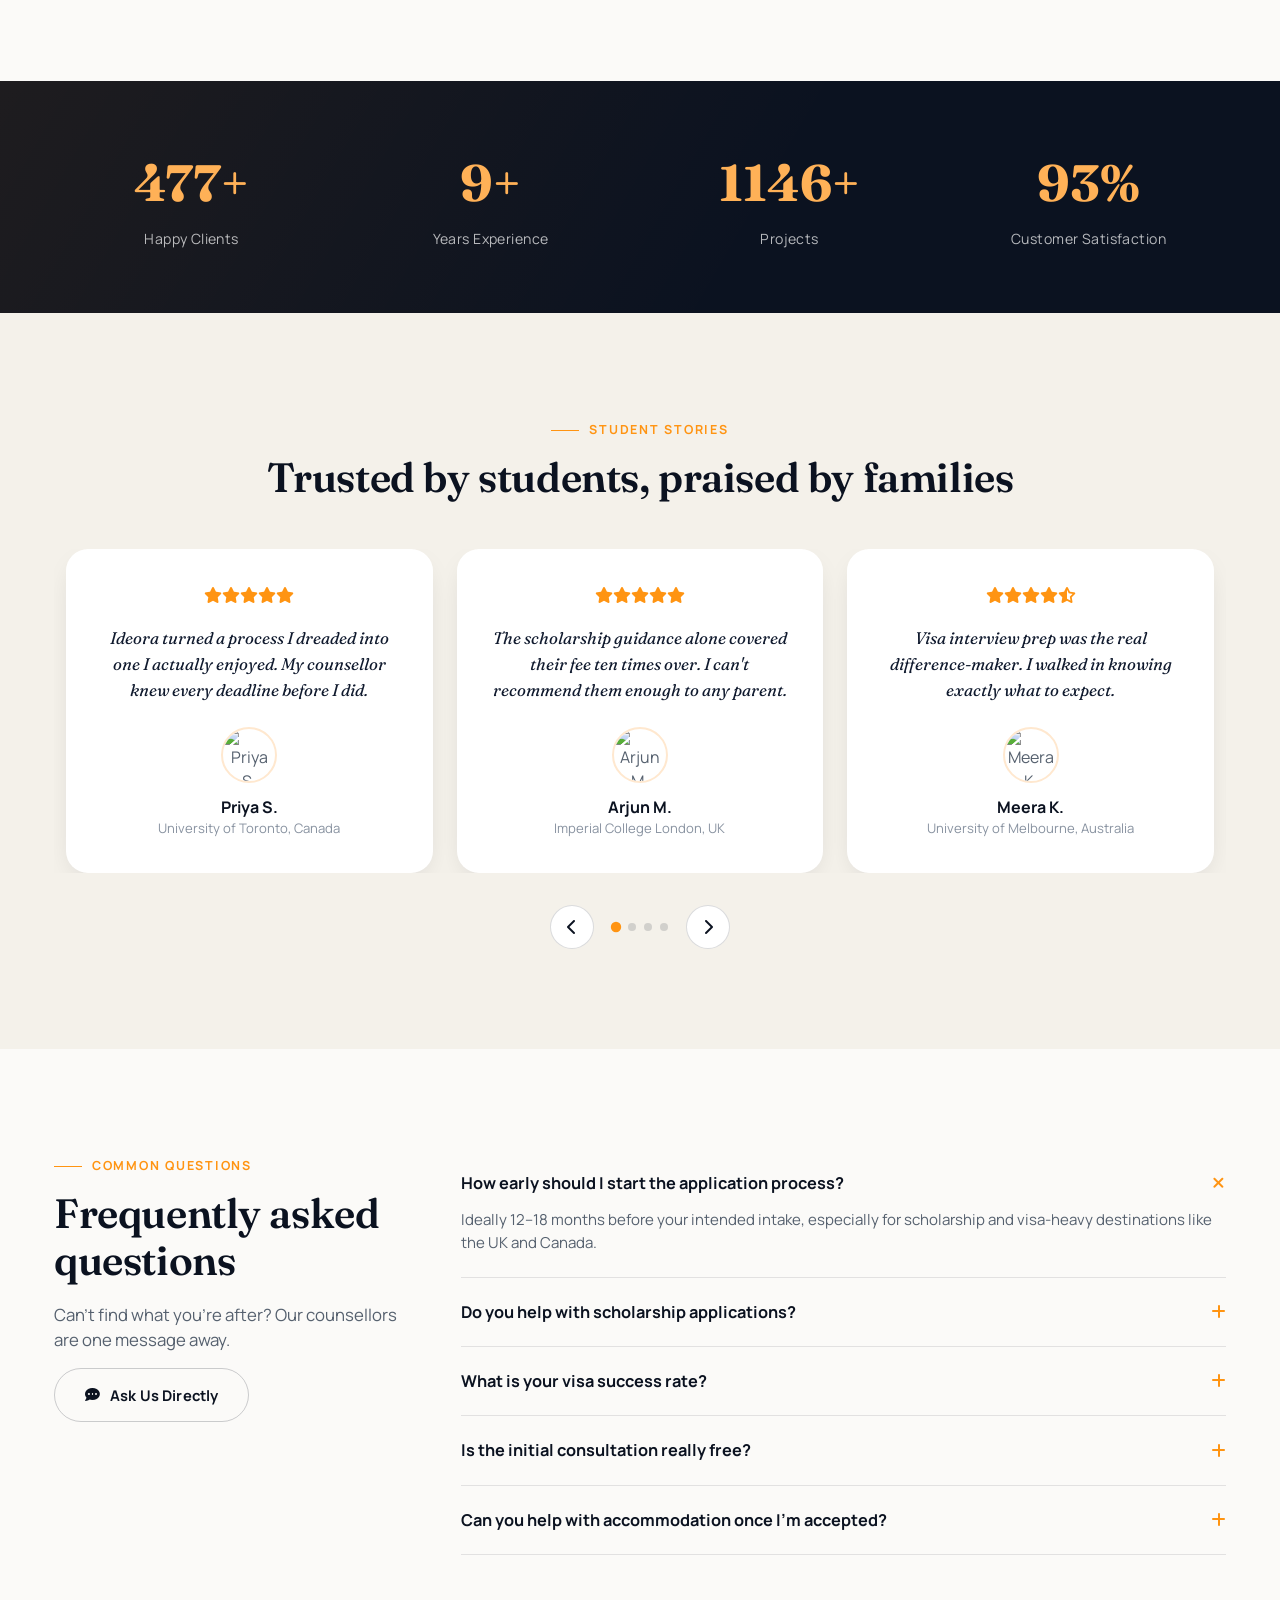
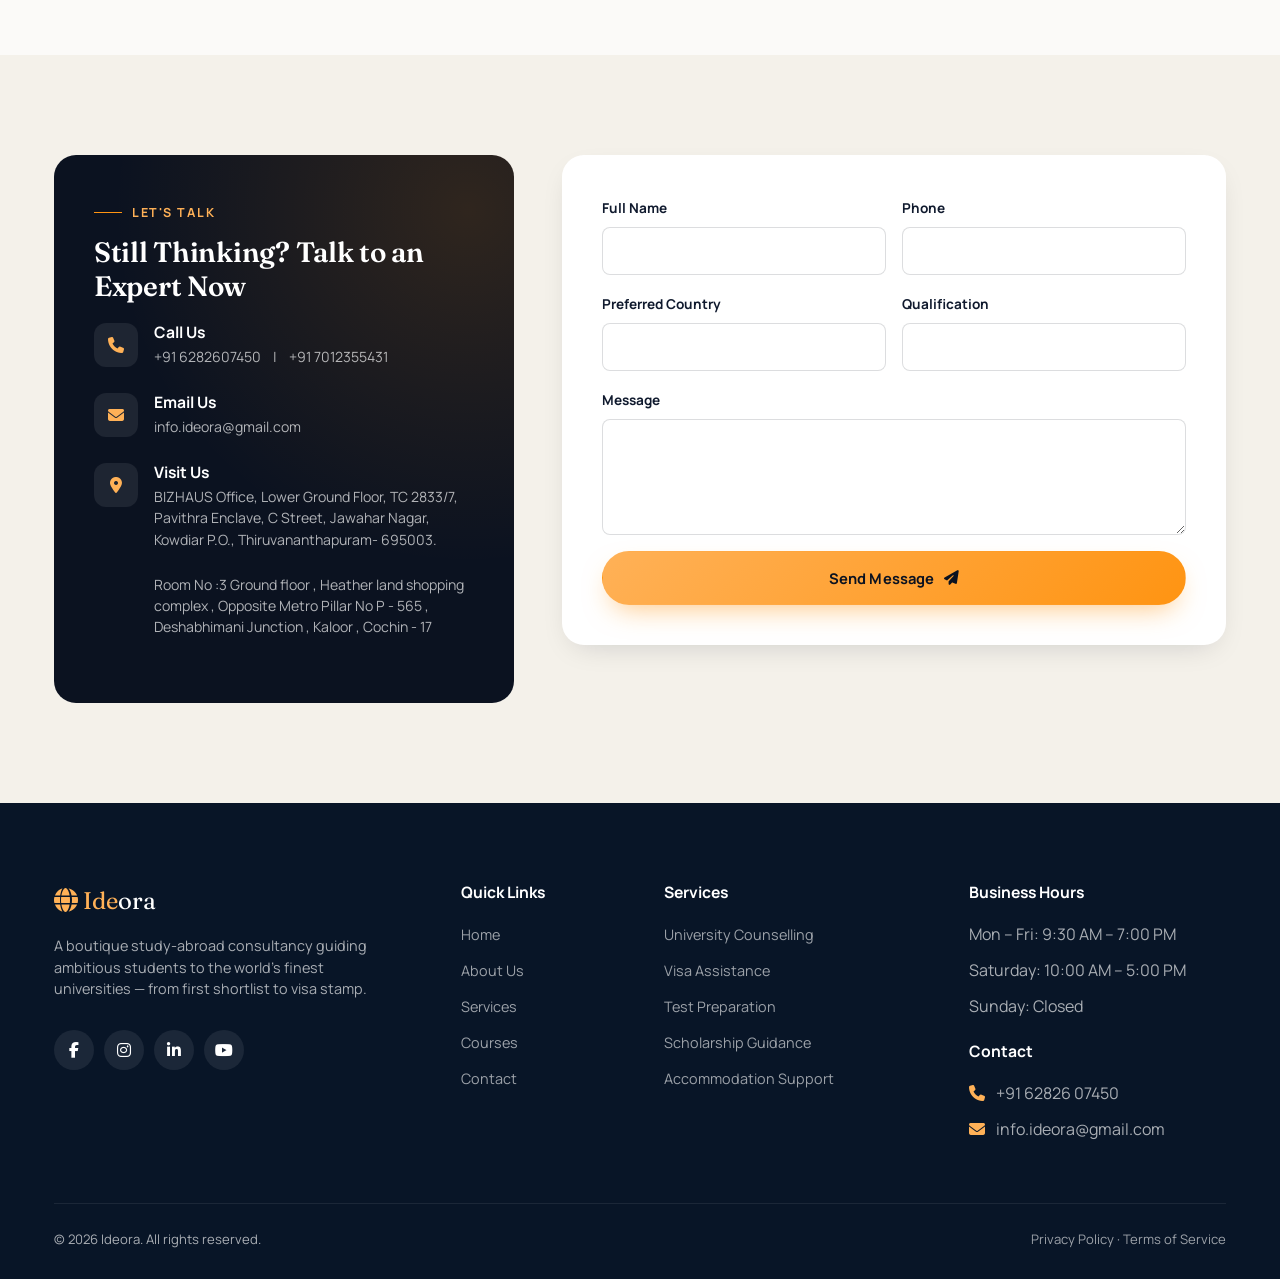
==== commit 179bcb3d: "title icon" ====
--- a/index.html
+++ b/index.html
@@ -5,6 +5,7 @@
   <meta charset="UTF-8">
   <meta name="viewport" content="width=device-width, initial-scale=1.0">
   <title>Ideora | Premium Study Abroad Consultancy</title>
+  <link href="assets/img/logo.png" rel="icon">
   <meta name="description"
     content="Ideora is a boutique study-abroad consultancy guiding students to top universities across the US, UK, Canada, Australia and Europe — from shortlist to visa.">
   <meta name="theme-color" content="#0B1220">
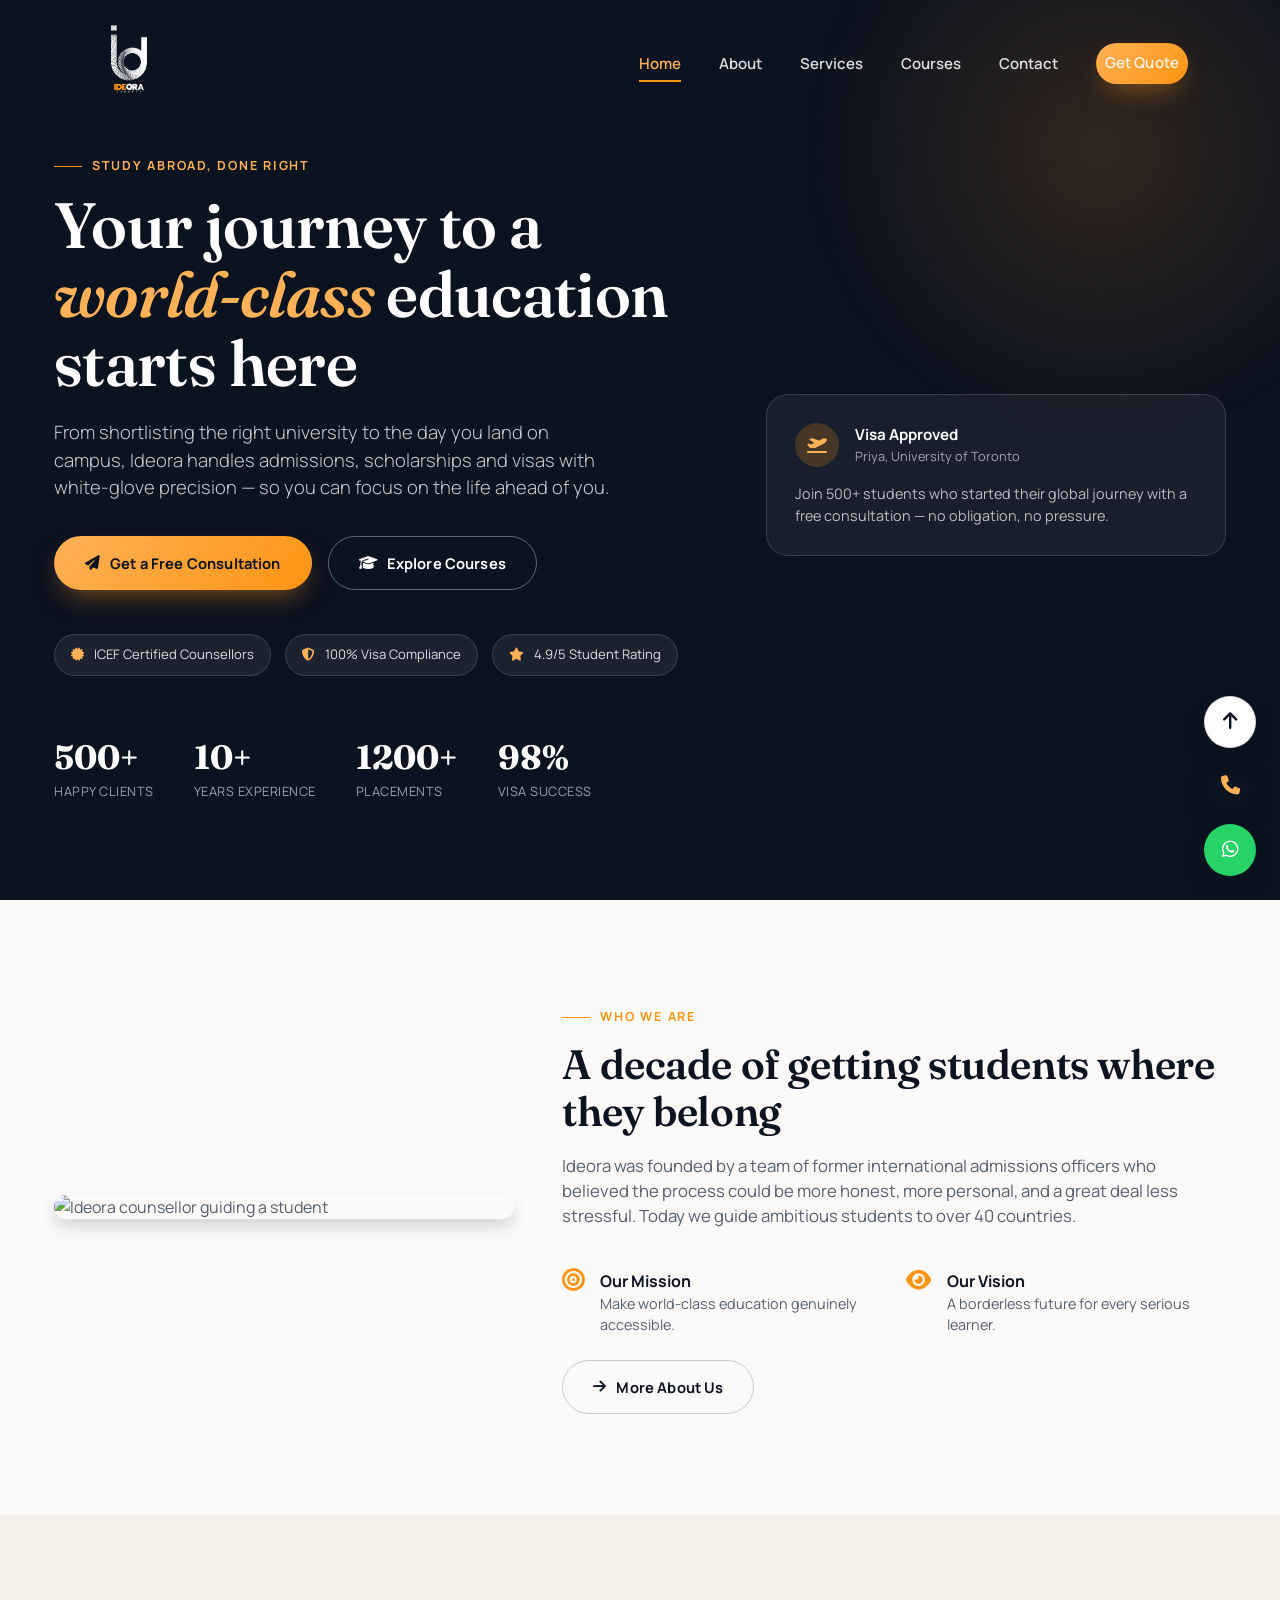
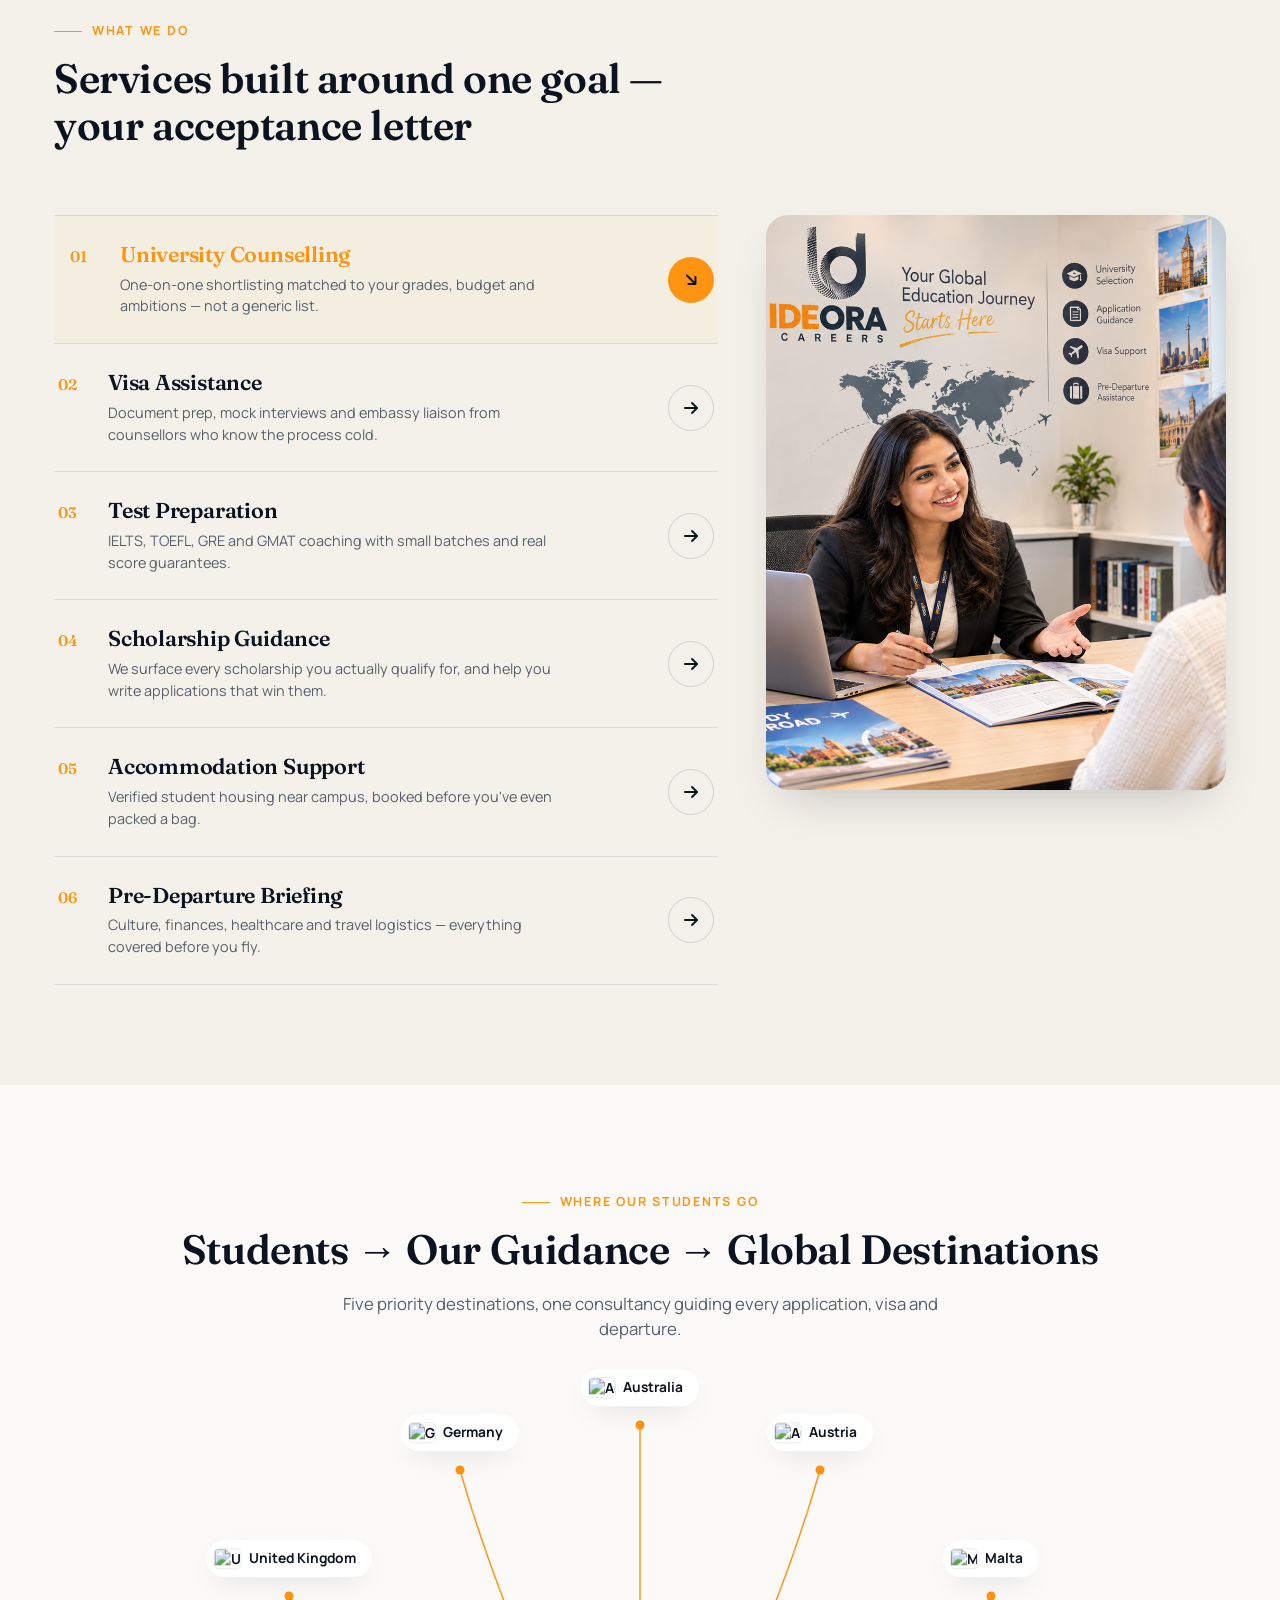
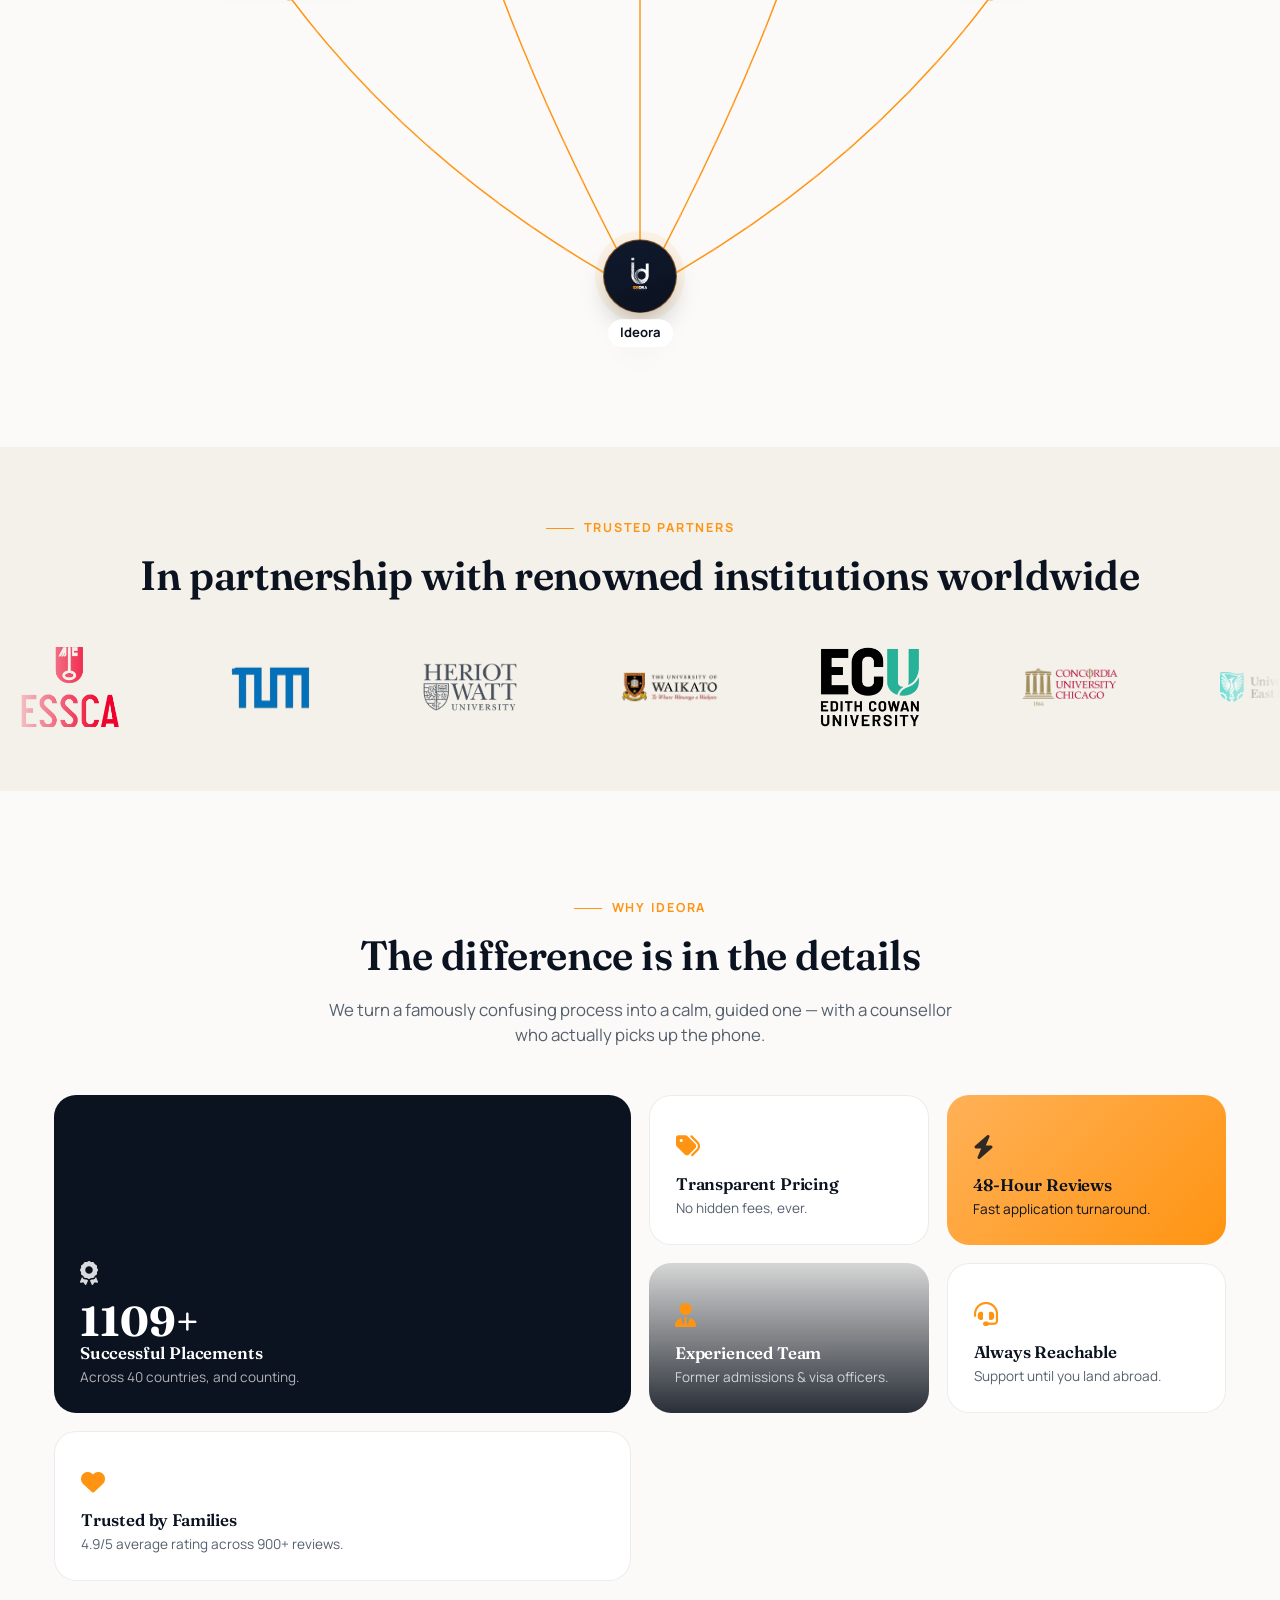
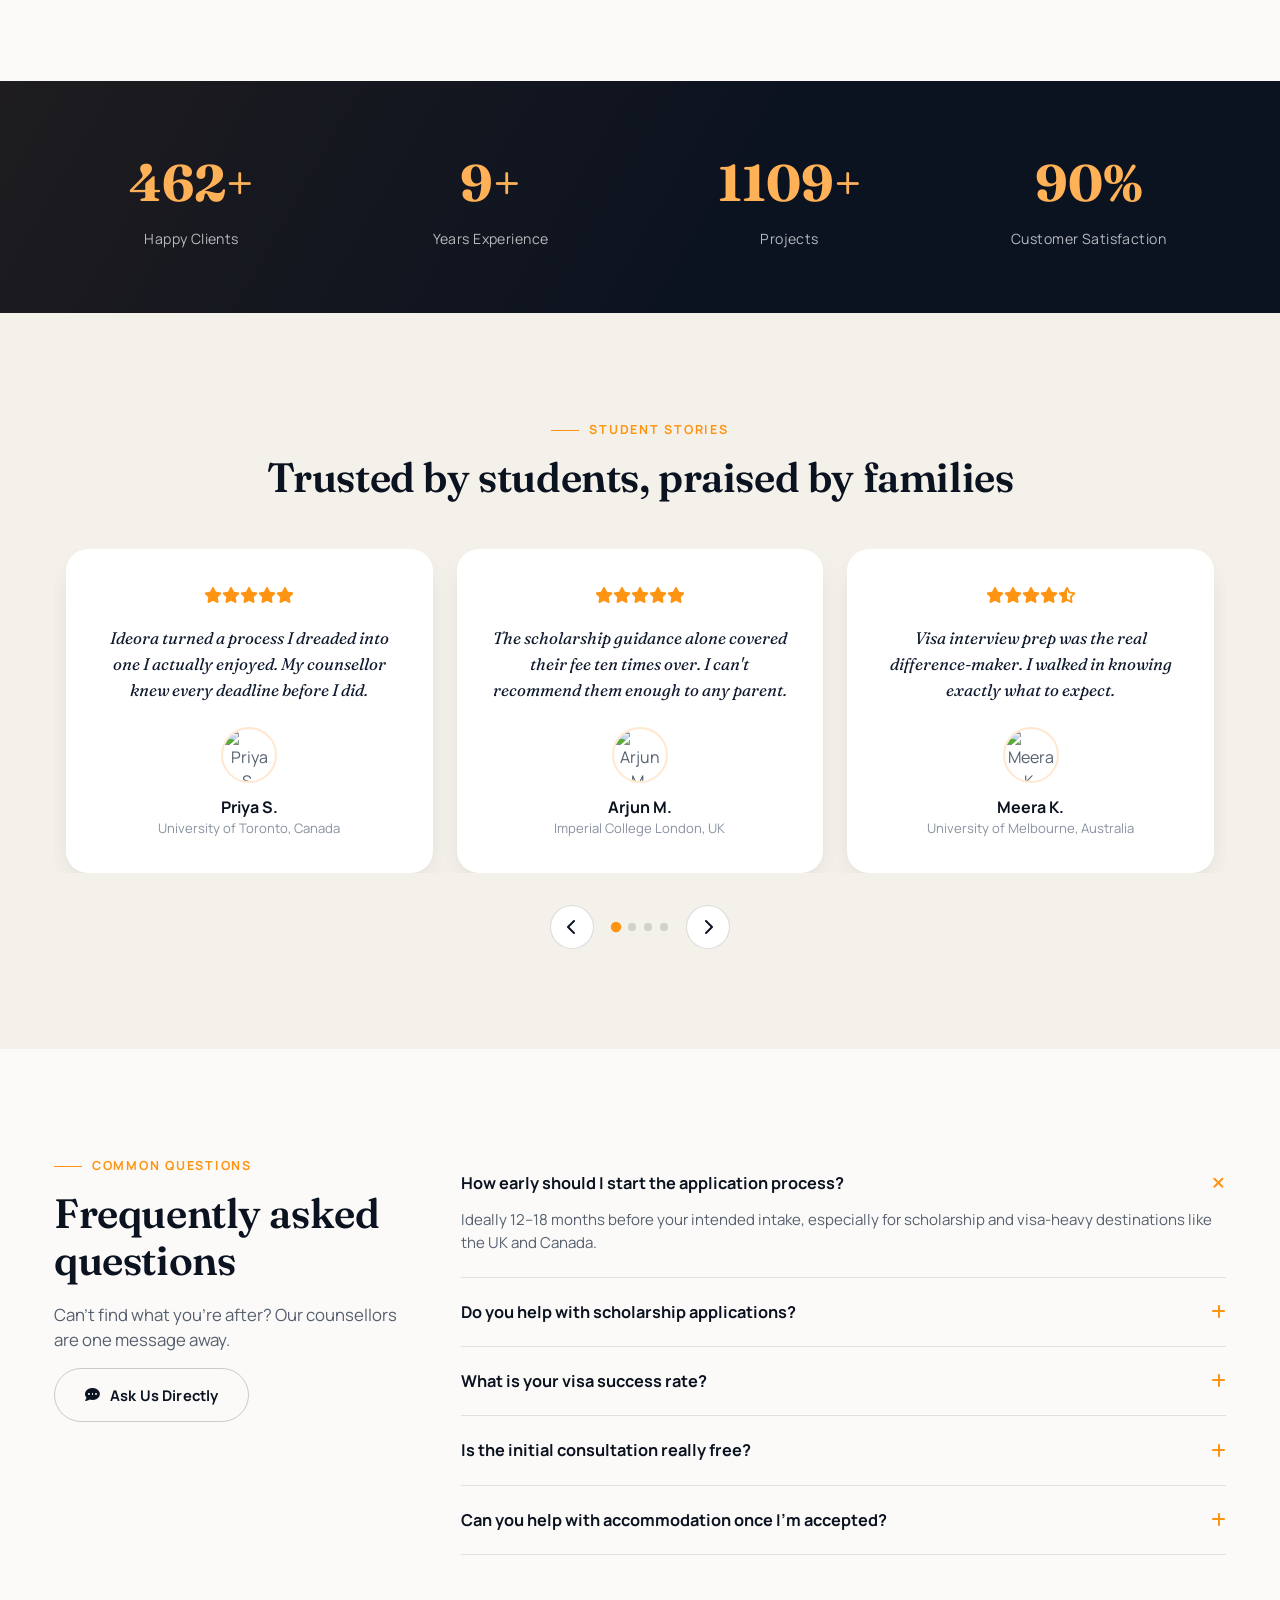
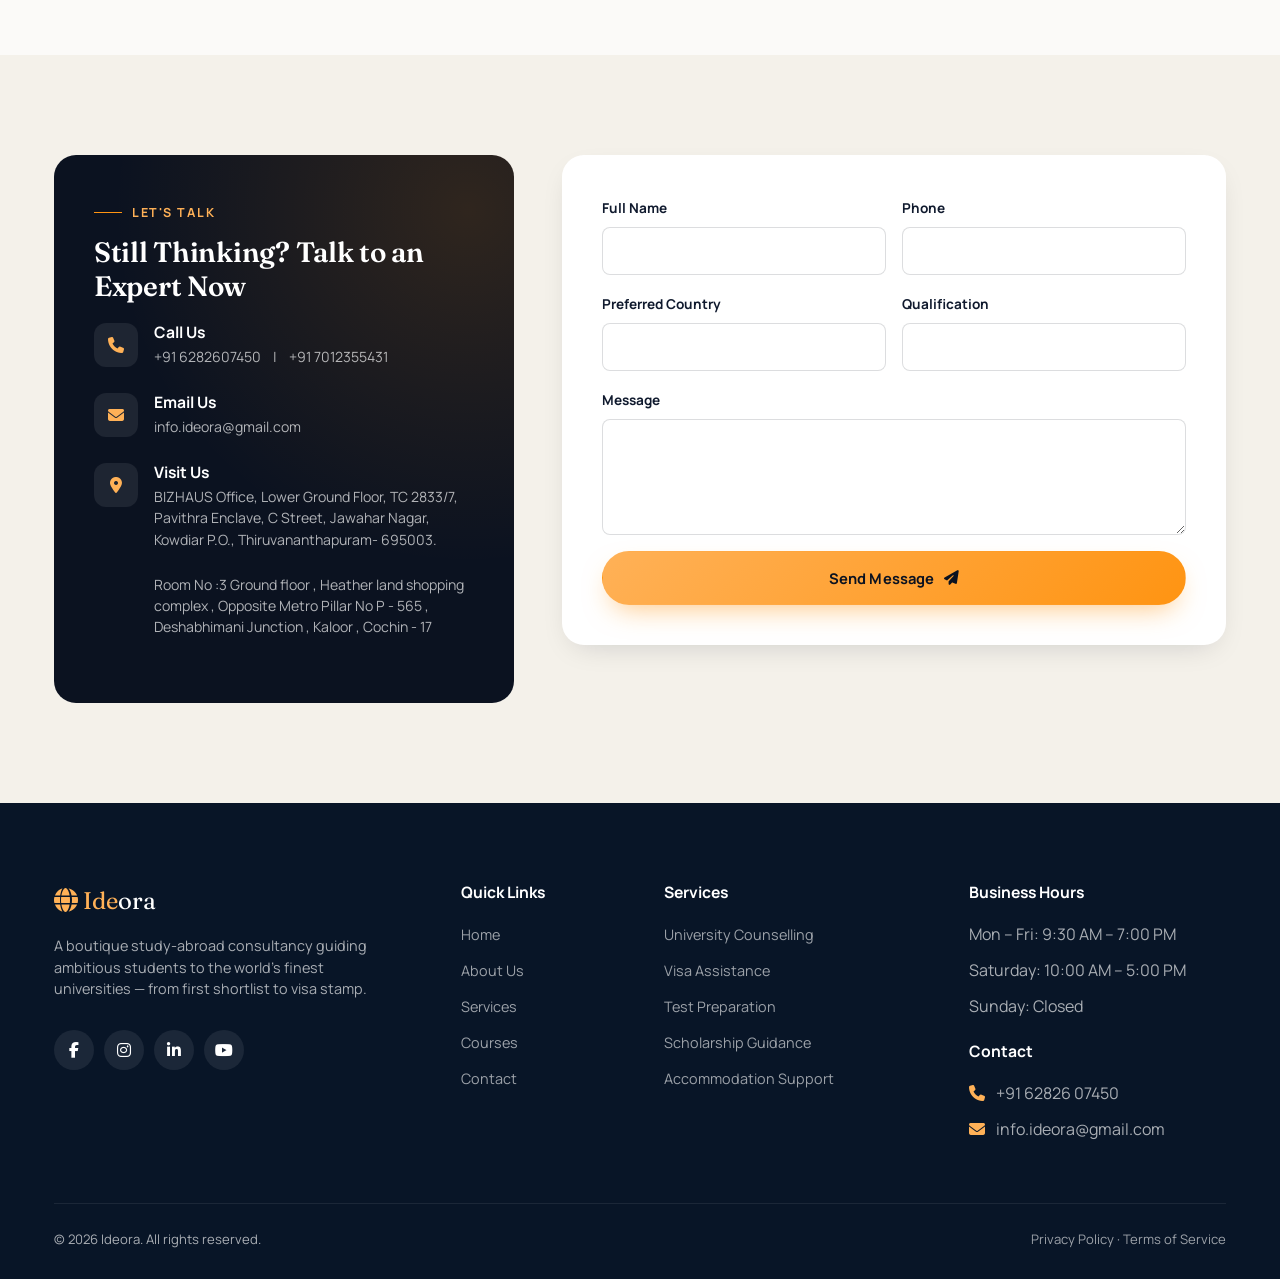
==== commit 711a29fc: "image reduce" ====
--- a/index.html
+++ b/index.html
@@ -189,7 +189,7 @@
           <ul class="services-list">
             <li>
               <div class="service-row is-active" tabindex="0"
-                data-image="assets/img/home-counselling.png">
+                data-image="assets/img/home-coun-ser.png">
                 <div class="service-row-left"><span class="service-row-index">01</span>
                   <div class="service-row-text">
                     <h3>University Counselling</h3>
@@ -202,7 +202,7 @@
             </li>
             <li>
               <div class="service-row" tabindex="0"
-                data-image="assets/img/visa.png">
+                data-image="assets/img/visa-ser.png">
                 <div class="service-row-left"><span class="service-row-index">02</span>
                   <div class="service-row-text">
                     <h3>Visa Assistance</h3>
@@ -216,7 +216,7 @@
             </li>
             <li>
               <div class="service-row" tabindex="0"
-                data-image="assets/img/test-pre.png">
+                data-image="assets/img/test-ser.png">
                 <div class="service-row-left"><span class="service-row-index">03</span>
                   <div class="service-row-text">
                     <h3>Test Preparation</h3>
@@ -272,7 +272,7 @@
         <div class="col-lg-5 d-none d-lg-block reveal">
           <div class="services-visual">
             <img class="services-visual-img is-active" data-layer="a"
-              src="assets/img/home-counselling.png"
+              src="assets/img/home-coun-ser.png"
               alt="A Ideora service in action">
             <img class="services-visual-img" data-layer="b" src="" alt="" aria-hidden="true">
           </div>
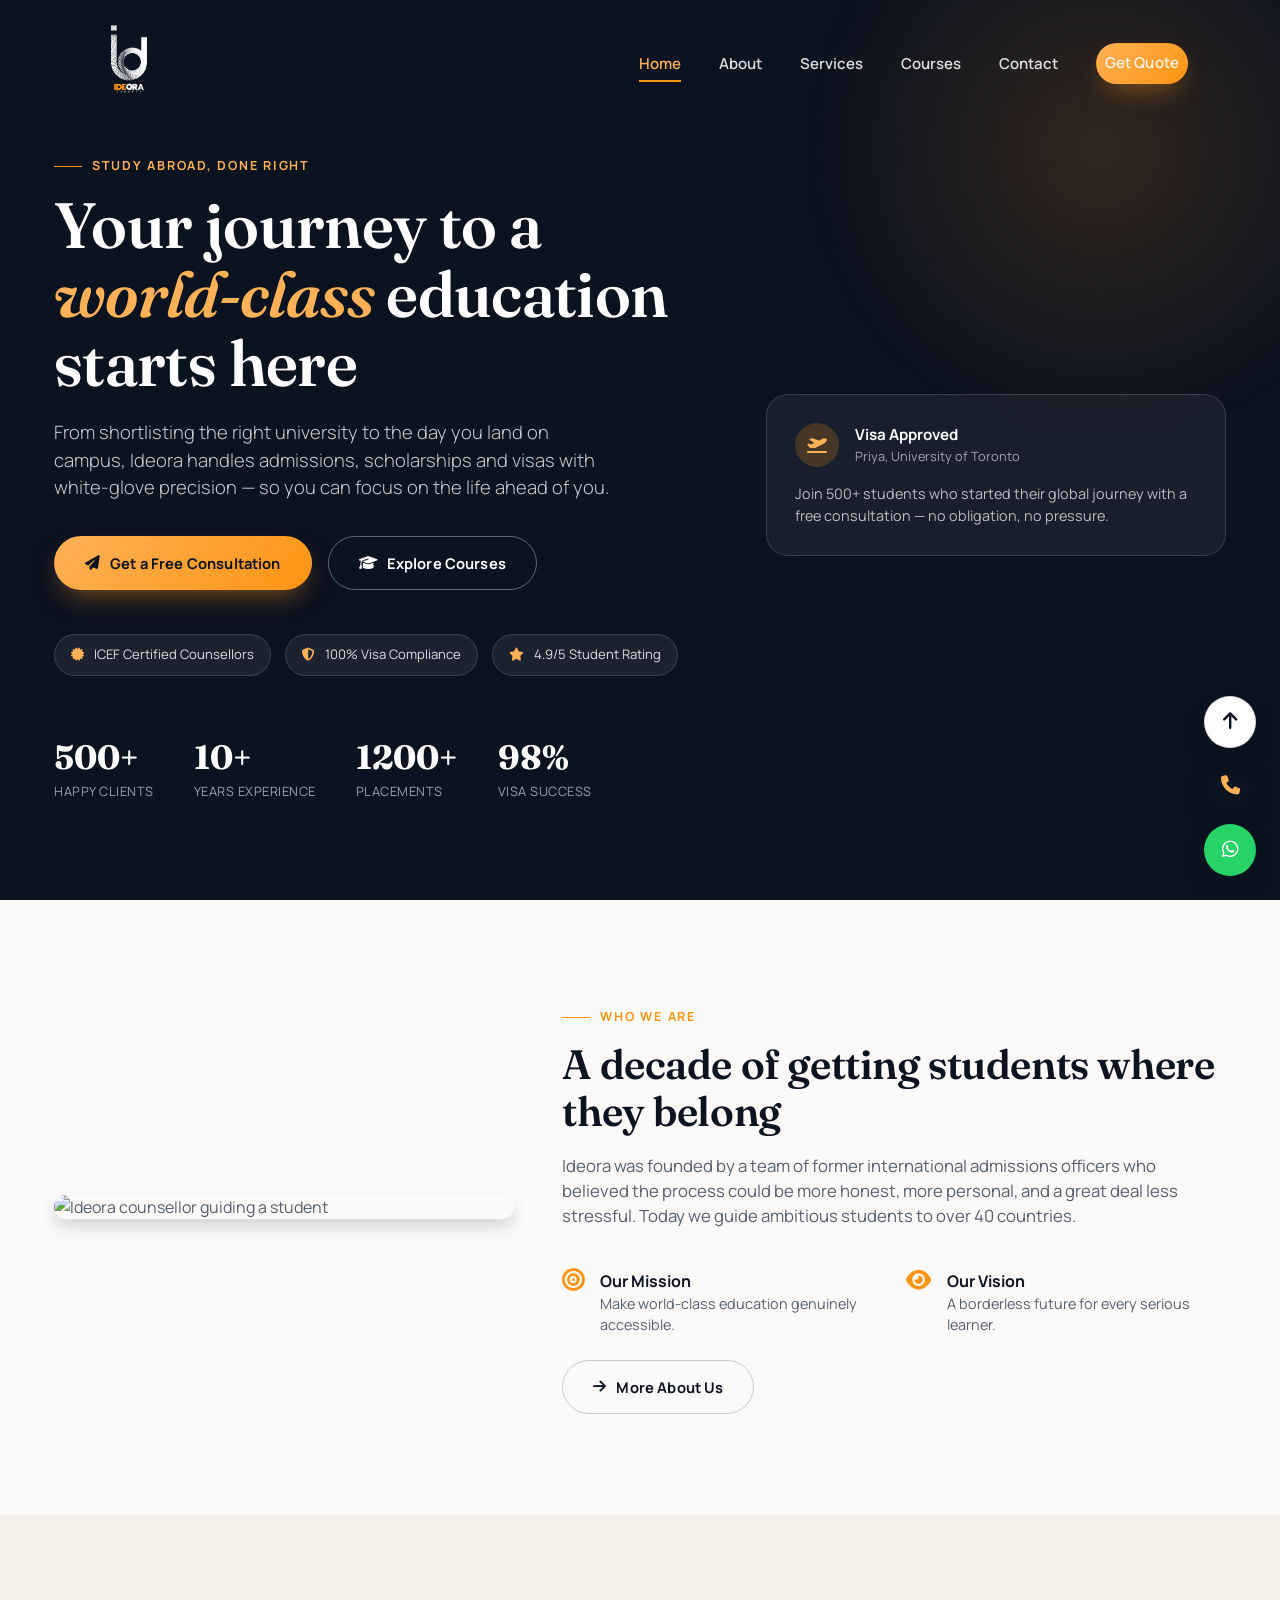
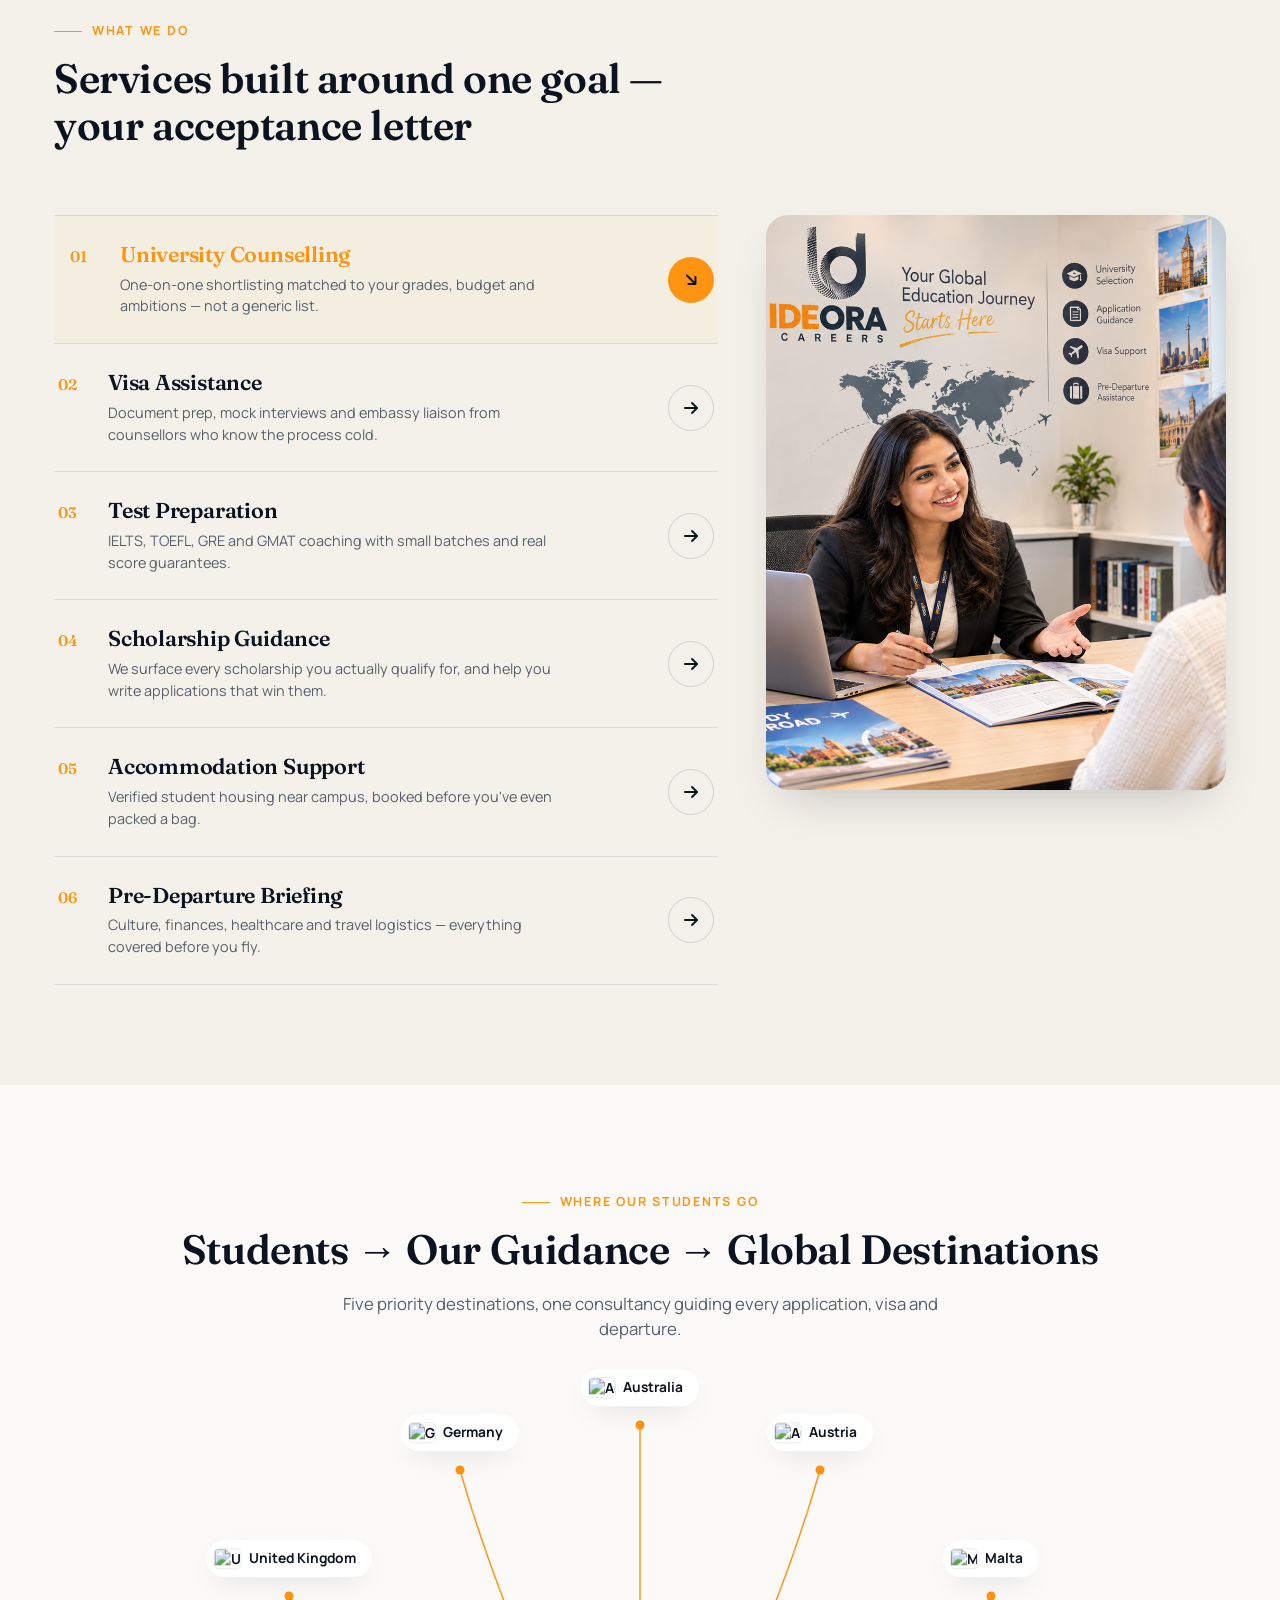
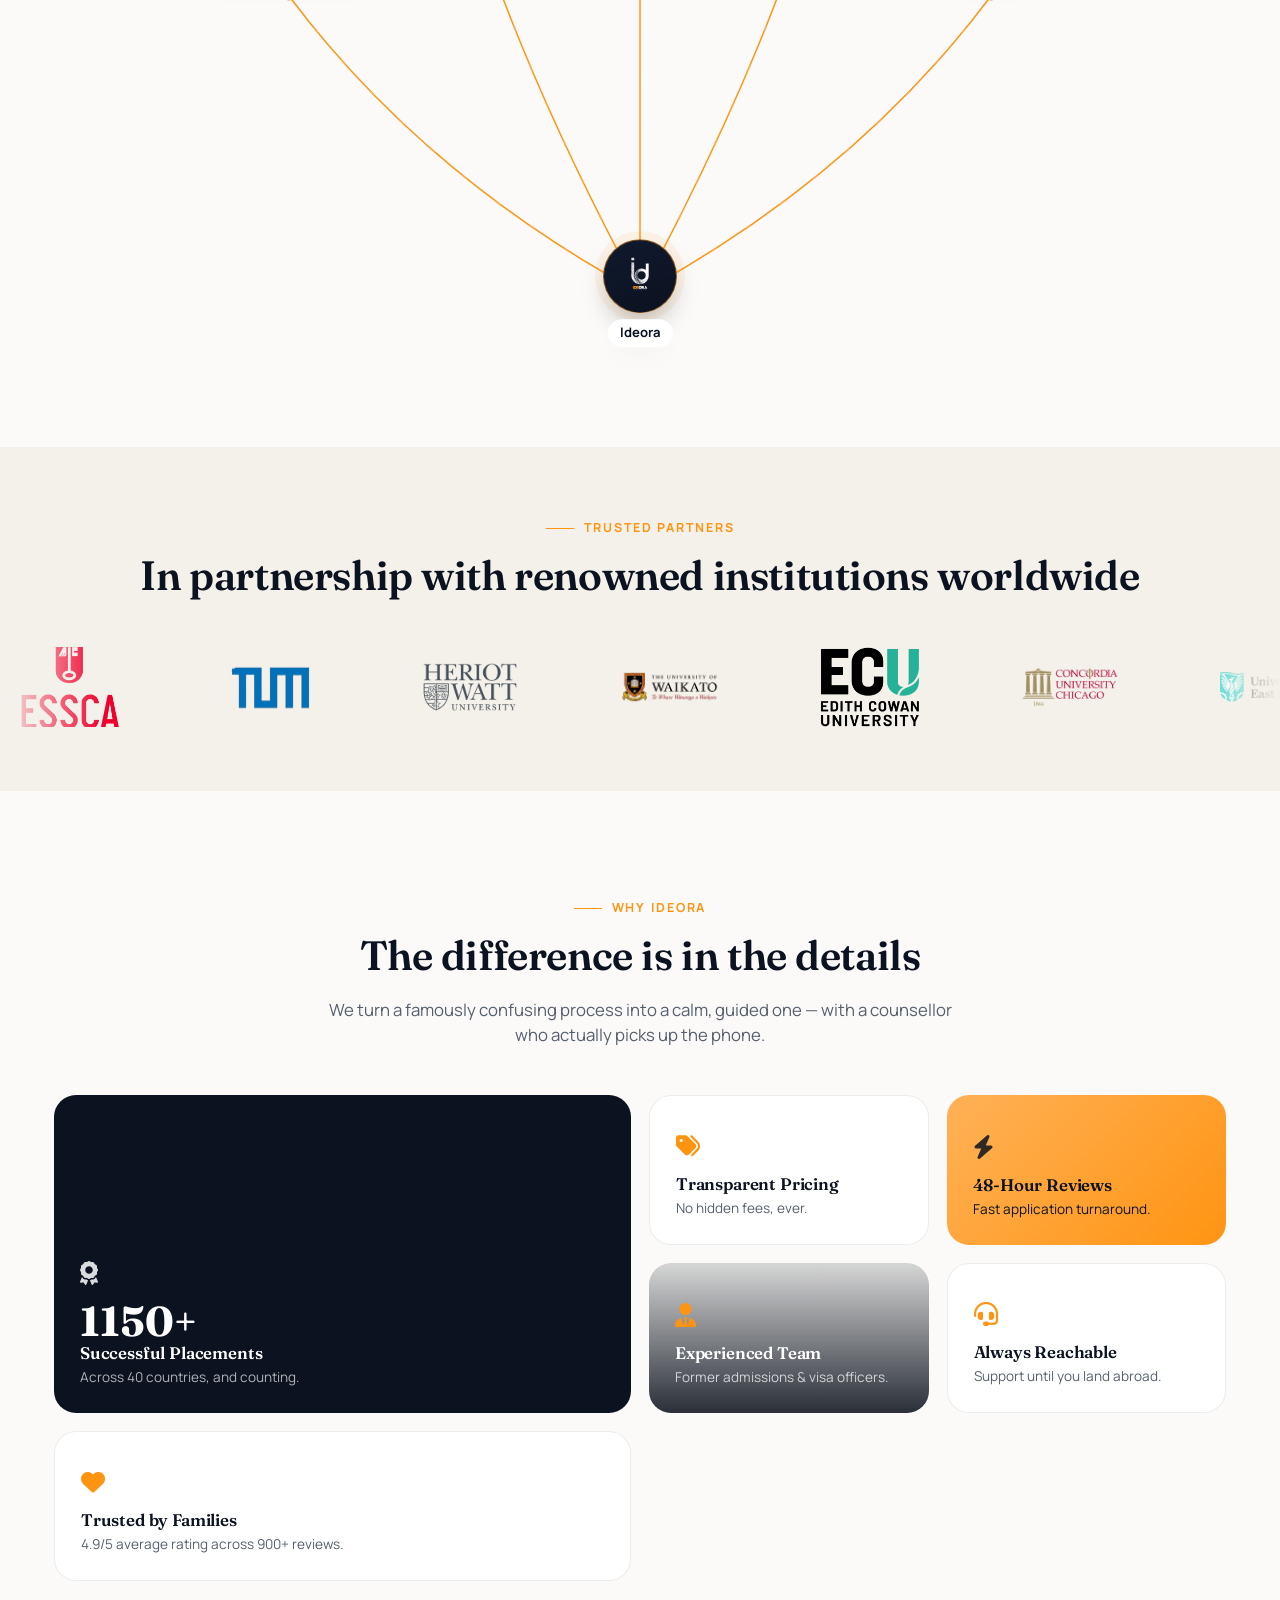
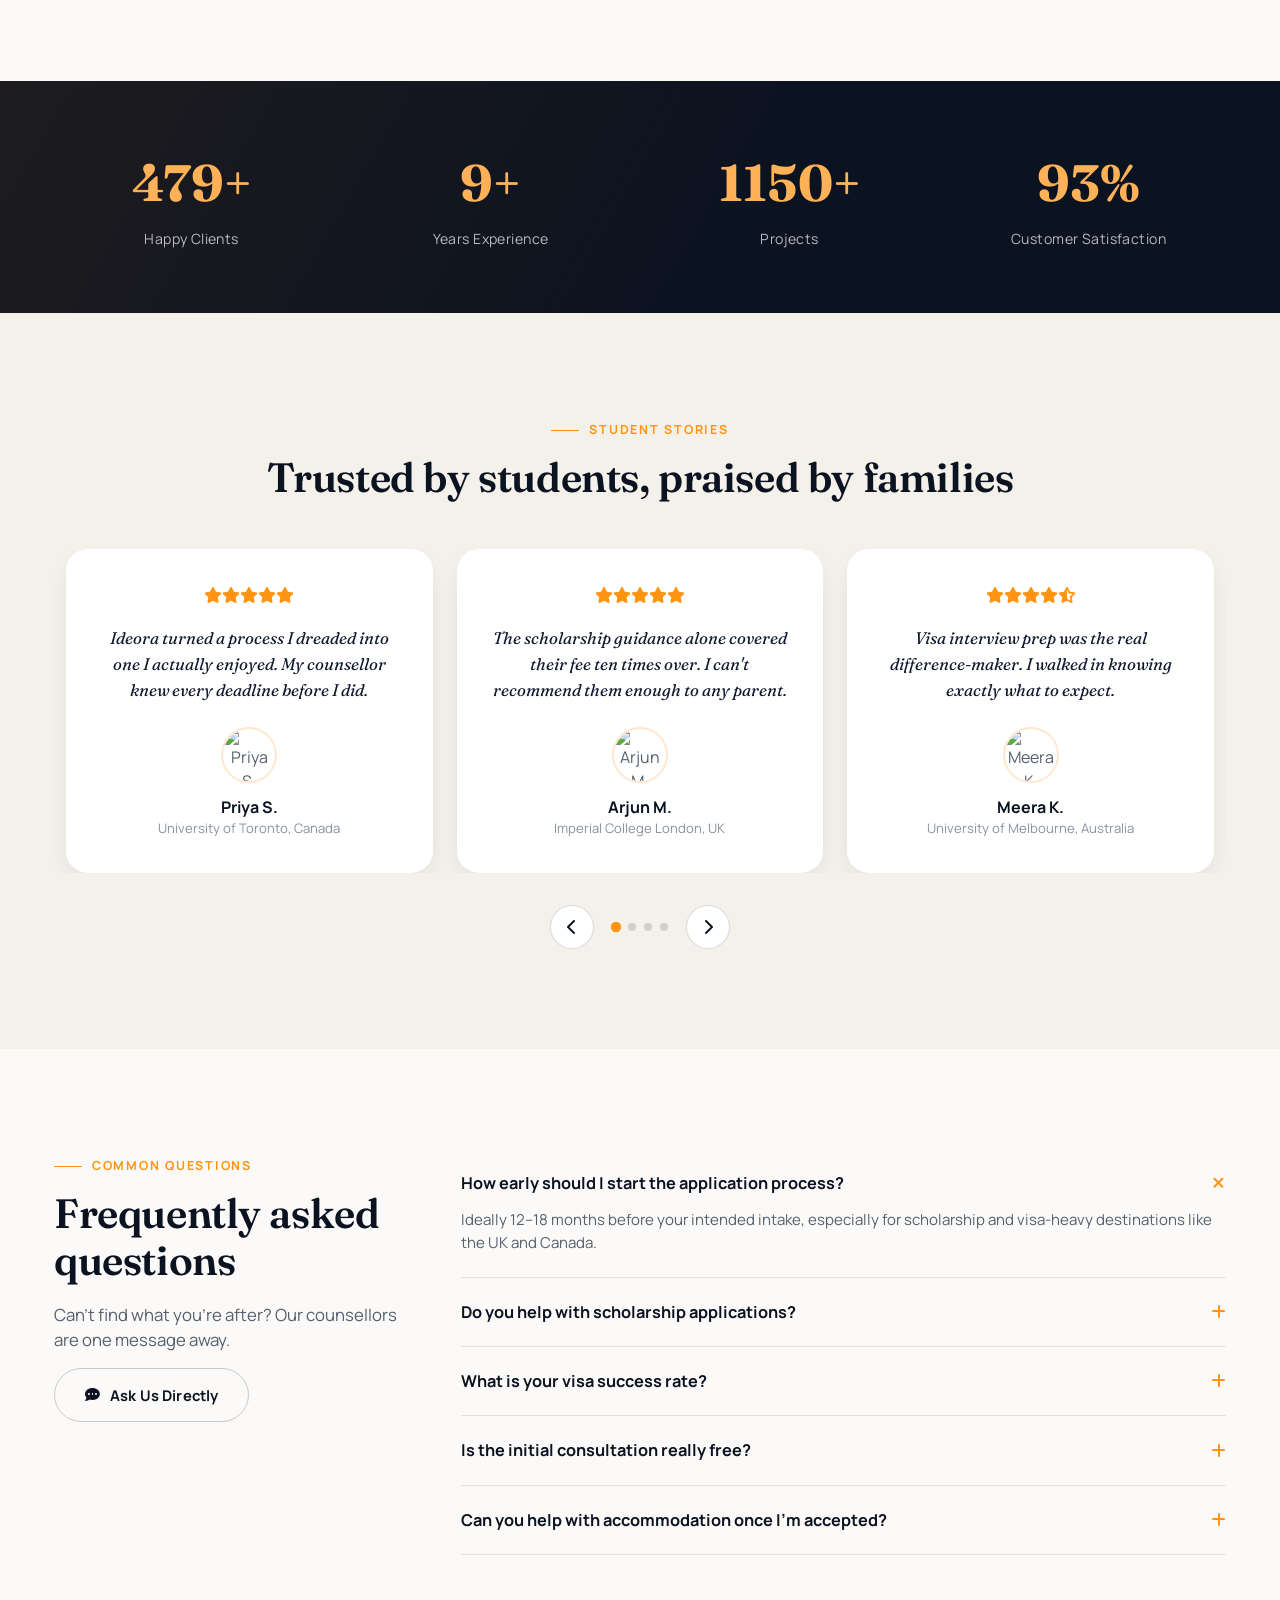
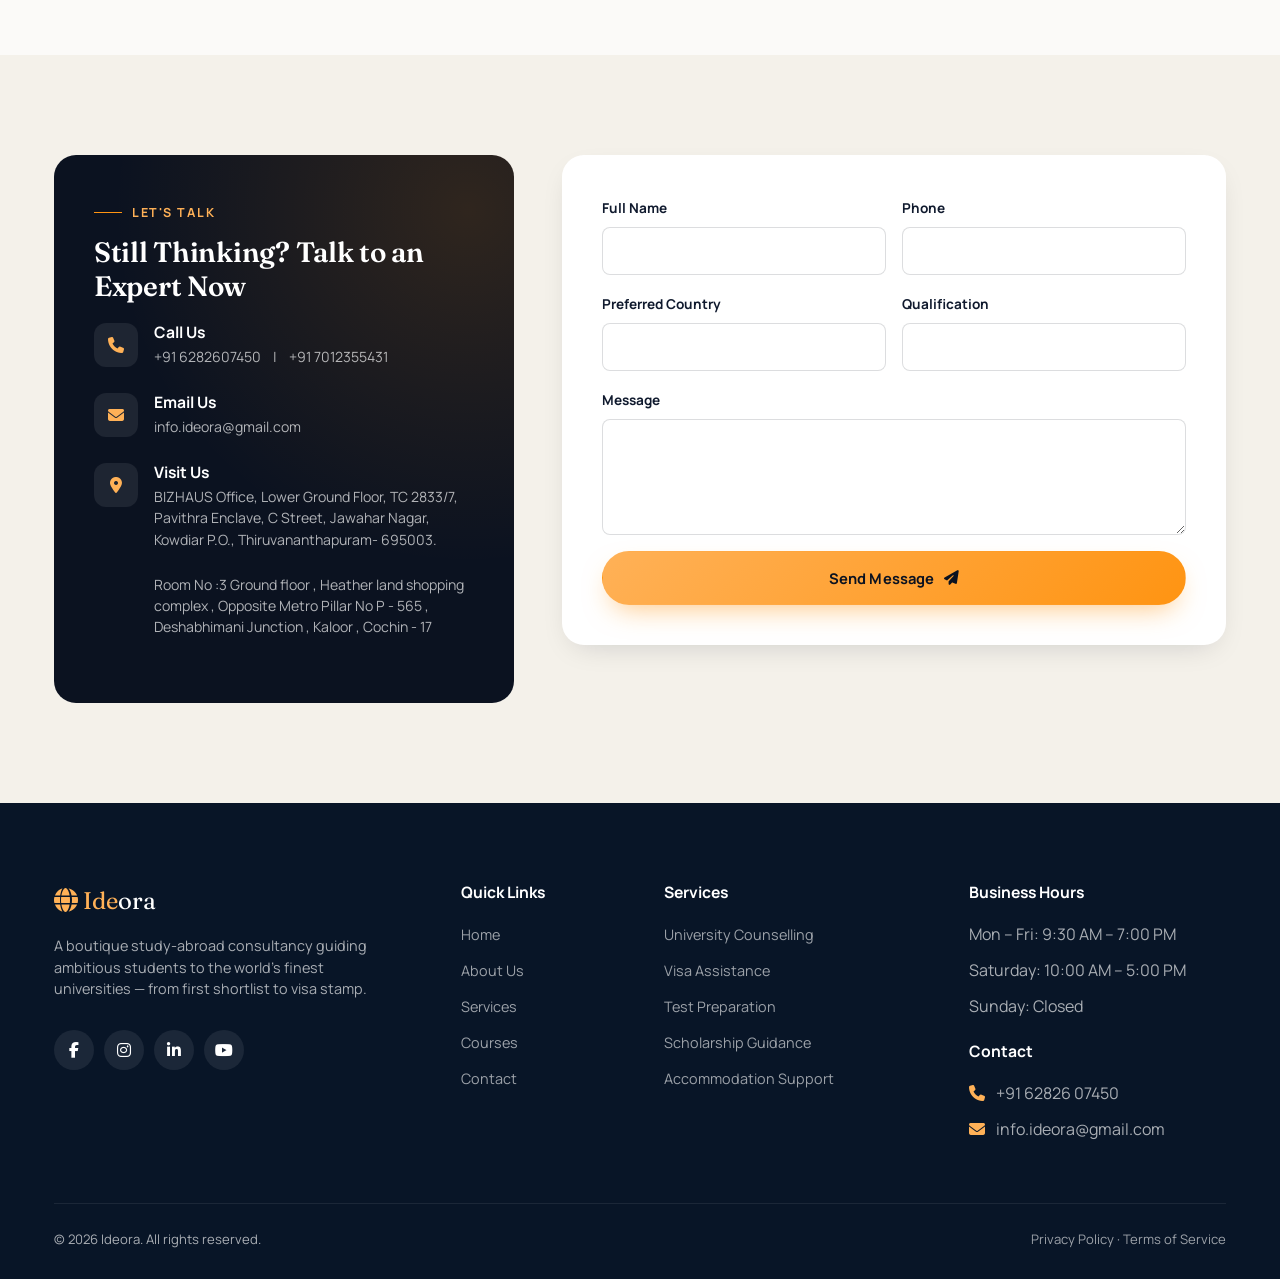
==== commit 663b8e06: "image reduce" ====
--- a/index.html
+++ b/index.html
@@ -283,82 +283,156 @@
 
   <!-- ================= DESTINATIONS (circular orbit around center) ================= -->
   <section class="section">
-    <div class="container-xl">
-      <div class="text-center mb-5 reveal">
-        <div class="eyebrow justify-content-center">Where Our Students Go</div>
-        <h2 class="section-title">Students → Our Guidance → Global Destinations</h2>
-        <p class="section-lead mx-auto">Five priority destinations, one consultancy guiding every application, visa and
-          departure.</p>
-      </div>
-
-      <div class="dest-radial-wrap reveal">
-        <svg class="dest-radial-svg" viewBox="0 0 1000 620" xmlns="http://www.w3.org/2000/svg" role="img"
-          aria-label="Radial diagram connecting Ideora to five study destinations: United Kingdom, Germany, Australia, Austria and Malta">
-          <!-- United Kingdom -->
-          <g>
-            <path class="route-draw" pathLength="100" d="M 500,560 Q 260,430 110,230" />
-            <path class="route-dots" pathLength="100" d="M 500,560 Q 260,430 110,230" />
-            <circle class="dest-endpoint-pulse" cx="110" cy="230" r="7" />
-            <circle class="dest-endpoint-dot" cx="110" cy="230" r="5" />
-          </g>
-          <!-- Germany -->
-          <g>
-            <path class="route-draw" pathLength="100" d="M 500,560 Q 360,300 300,90" />
-            <path class="route-dots" pathLength="100" d="M 500,560 Q 360,300 300,90" />
-            <circle class="dest-endpoint-pulse" cx="300" cy="90" r="7" />
-            <circle class="dest-endpoint-dot" cx="300" cy="90" r="5" />
-          </g>
-          <!-- Australia -->
-          <g>
-            <path class="route-draw" pathLength="100" d="M 500,560 Q 500,280 500,40" />
-            <path class="route-dots" pathLength="100" d="M 500,560 Q 500,280 500,40" />
-            <circle class="dest-endpoint-pulse" cx="500" cy="40" r="7" />
-            <circle class="dest-endpoint-dot" cx="500" cy="40" r="5" />
-          </g>
-          <!-- Austria -->
-          <g>
-            <path class="route-draw" pathLength="100" d="M 500,560 Q 640,300 700,90" />
-            <path class="route-dots" pathLength="100" d="M 500,560 Q 640,300 700,90" />
-            <circle class="dest-endpoint-pulse" cx="700" cy="90" r="7" />
-            <circle class="dest-endpoint-dot" cx="700" cy="90" r="5" />
-          </g>
-          <!-- Malta -->
-          <g>
-            <path class="route-draw" pathLength="100" d="M 500,560 Q 740,430 890,230" />
-            <path class="route-dots" pathLength="100" d="M 500,560 Q 740,430 890,230" />
-            <circle class="dest-endpoint-pulse" cx="890" cy="230" r="7" />
-            <circle class="dest-endpoint-dot" cx="890" cy="230" r="5" />
-          </g>
-        </svg>
-
-        <div class="dest-hub">
-          <div class="dest-hub-circle"><img src="assets/img/logo.png" alt="Ideora" class="img-fluid"> </div>
-          <div class="dest-hub-label">Ideora</div>
-        </div>
-
-        <div class="dest-endpoint-label" data-i="0" style="left:11%; top:37.1%;">
-          <div class="dest-endpoint-chip"><img src="https://flagcdn.com/w80/gb.png"
-              alt="United Kingdom flag"><span>United Kingdom</span></div>
-        </div>
-        <div class="dest-endpoint-label" data-i="1" style="left:30%; top:14.5%;">
-          <div class="dest-endpoint-chip"><img src="https://flagcdn.com/w80/de.png"
-              alt="Germany flag"><span>Germany</span></div>
-        </div>
-        <div class="dest-endpoint-label" data-i="2" style="left:50%; top:6.45%;">
-          <div class="dest-endpoint-chip"><img src="https://flagcdn.com/w80/au.png"
-              alt="Australia flag"><span>Australia</span></div>
-        </div>
-        <div class="dest-endpoint-label" data-i="3" style="left:70%; top:14.5%;">
-          <div class="dest-endpoint-chip"><img src="https://flagcdn.com/w80/at.png"
-              alt="Austria flag"><span>Austria</span></div>
-        </div>
-        <div class="dest-endpoint-label" data-i="4" style="left:89%; top:37.1%;">
-          <div class="dest-endpoint-chip"><img src="https://flagcdn.com/w80/mt.png" alt="Malta flag"><span>Malta</span>
-          </div>
-        </div>
-      </div>
-    </div>
-  </section>
+        <div class="container-xl">
+            <div class="text-center mb-5 reveal">
+                <div class="eyebrow justify-content-center">Where Our Students Go</div>
+                <h2 class="section-title">Students → Our Guidance → Global Destinations</h2>
+                <p class="section-lead mx-auto">Five priority destinations, one consultancy guiding every application, visa and departure.</p>
+            </div>
+
+            <!-- Desktop radial diagram -->
+            <div class="dest-radial-wrap reveal d-none d-md-block">
+                <svg class="dest-radial-svg" viewBox="0 0 1000 620" xmlns="http://www.w3.org/2000/svg" role="img"
+                    aria-label="Radial diagram connecting Ideora to five study destinations: United Kingdom, Germany, Australia, Austria and Malta">
+                    <g>
+                        <path class="route-draw" pathLength="100" d="M 500,560 Q 260,430 110,230" />
+                        <path class="route-dots" pathLength="100" d="M 500,560 Q 260,430 110,230" />
+                        <circle class="dest-endpoint-pulse" cx="110" cy="230" r="7" />
+                        <circle class="dest-endpoint-dot" cx="110" cy="230" r="5" />
+                    </g>
+                    <g>
+                        <path class="route-draw" pathLength="100" d="M 500,560 Q 360,300 300,90" />
+                        <path class="route-dots" pathLength="100" d="M 500,560 Q 360,300 300,90" />
+                        <circle class="dest-endpoint-pulse" cx="300" cy="90" r="7" />
+                        <circle class="dest-endpoint-dot" cx="300" cy="90" r="5" />
+                    </g>
+                    <g>
+                        <path class="route-draw" pathLength="100" d="M 500,560 Q 500,280 500,40" />
+                        <path class="route-dots" pathLength="100" d="M 500,560 Q 500,280 500,40" />
+                        <circle class="dest-endpoint-pulse" cx="500" cy="40" r="7" />
+                        <circle class="dest-endpoint-dot" cx="500" cy="40" r="5" />
+                    </g>
+                    <g>
+                        <path class="route-draw" pathLength="100" d="M 500,560 Q 640,300 700,90" />
+                        <path class="route-dots" pathLength="100" d="M 500,560 Q 640,300 700,90" />
+                        <circle class="dest-endpoint-pulse" cx="700" cy="90" r="7" />
+                        <circle class="dest-endpoint-dot" cx="700" cy="90" r="5" />
+                    </g>
+                    <g>
+                        <path class="route-draw" pathLength="100" d="M 500,560 Q 740,430 890,230" />
+                        <path class="route-dots" pathLength="100" d="M 500,560 Q 740,430 890,230" />
+                        <circle class="dest-endpoint-pulse" cx="890" cy="230" r="7" />
+                        <circle class="dest-endpoint-dot" cx="890" cy="230" r="5" />
+                    </g>
+                </svg>
+
+                <div class="dest-hub">
+                    <div class="dest-hub-circle"><img src="assets/img/logo.png" alt="Ideora" class="img-fluid"></div>
+                    <div class="dest-hub-label">Ideora</div>
+                </div>
+
+                <div class="dest-endpoint-label" data-i="0" style="left:11%; top:37.1%;">
+                    <div class="dest-endpoint-chip"><img src="https://flagcdn.com/w80/gb.png" alt="United Kingdom flag"><span>United Kingdom</span></div>
+                </div>
+                <div class="dest-endpoint-label" data-i="1" style="left:30%; top:14.5%;">
+                    <div class="dest-endpoint-chip"><img src="https://flagcdn.com/w80/de.png" alt="Germany flag"><span>Germany</span></div>
+                </div>
+                <div class="dest-endpoint-label" data-i="2" style="left:50%; top:6.45%;">
+                    <div class="dest-endpoint-chip"><img src="https://flagcdn.com/w80/au.png" alt="Australia flag"><span>Australia</span></div>
+                </div>
+                <div class="dest-endpoint-label" data-i="3" style="left:70%; top:14.5%;">
+                    <div class="dest-endpoint-chip"><img src="https://flagcdn.com/w80/at.png" alt="Austria flag"><span>Austria</span></div>
+                </div>
+                <div class="dest-endpoint-label" data-i="4" style="left:89%; top:37.1%;">
+                    <div class="dest-endpoint-chip"><img src="https://flagcdn.com/w80/mt.png" alt="Malta flag"><span>Malta</span></div>
+                </div>
+            </div>
+
+            <!-- Mobile destination list -->
+            <!-- Mobile destination flight path -->
+<div class="dest-mobile-path d-md-none reveal">
+  <div class="dmp-hub">
+    <div class="dest-hub-circle"><img src="assets/img/logo.png" alt="Ideora" class="img-fluid"></div>
+    <span class="dmp-hub-label">Your journey starts here</span>
+  </div>
+
+  <div class="dmp-line">
+    <svg viewBox="0 0 4 800" preserveAspectRatio="none" class="dmp-line-svg">
+      <path d="M2,0 L2,800" class="dmp-dash" pathLength="100" />
+    </svg>
+    <i class="fa-solid fa-plane dmp-plane"></i>
+  </div>
+
+  <ul class="dmp-stops">
+    <li class="dmp-stop" style="--i:0">
+      <span class="dmp-node"></span>
+      <div class="dmp-ticket">
+        <div class="dmp-ticket-main">
+          <img src="https://flagcdn.com/w80/gb.png" alt="United Kingdom flag">
+          <div>
+            <span class="dmp-no">01</span>
+            <h4>United Kingdom</h4>
+          </div>
+        </div>
+        <div class="dmp-ticket-stub"><i class="fa-solid fa-arrow-right"></i></div>
+      </div>
+    </li>
+    <li class="dmp-stop" style="--i:1">
+      <span class="dmp-node"></span>
+      <div class="dmp-ticket">
+        <div class="dmp-ticket-main">
+          <img src="https://flagcdn.com/w80/de.png" alt="Germany flag">
+          <div>
+            <span class="dmp-no">02</span>
+            <h4>Germany</h4>
+          </div>
+        </div>
+        <div class="dmp-ticket-stub"><i class="fa-solid fa-arrow-right"></i></div>
+      </div>
+    </li>
+    <li class="dmp-stop" style="--i:2">
+      <span class="dmp-node"></span>
+      <div class="dmp-ticket">
+        <div class="dmp-ticket-main">
+          <img src="https://flagcdn.com/w80/au.png" alt="Australia flag">
+          <div>
+            <span class="dmp-no">03</span>
+            <h4>Australia</h4>
+          </div>
+        </div>
+        <div class="dmp-ticket-stub"><i class="fa-solid fa-arrow-right"></i></div>
+      </div>
+    </li>
+    <li class="dmp-stop" style="--i:3">
+      <span class="dmp-node"></span>
+      <div class="dmp-ticket">
+        <div class="dmp-ticket-main">
+          <img src="https://flagcdn.com/w80/at.png" alt="Austria flag">
+          <div>
+            <span class="dmp-no">04</span>
+            <h4>Austria</h4>
+          </div>
+        </div>
+        <div class="dmp-ticket-stub"><i class="fa-solid fa-arrow-right"></i></div>
+      </div>
+    </li>
+    <li class="dmp-stop" style="--i:4">
+      <span class="dmp-node"></span>
+      <div class="dmp-ticket">
+        <div class="dmp-ticket-main">
+          <img src="https://flagcdn.com/w80/mt.png" alt="Malta flag">
+          <div>
+            <span class="dmp-no">05</span>
+            <h4>Malta</h4>
+          </div>
+        </div>
+        <div class="dmp-ticket-stub"><i class="fa-solid fa-arrow-right"></i></div>
+      </div>
+    </li>
+  </ul>
+</div>
+        </div>
+    </section>
 
   <!-- ================= TRUSTED PARTNERS ================= -->
   <section class="section-sm bg-cream-alt">
@@ -829,6 +903,35 @@
   <script src="https://cdn.jsdelivr.net/npm/bootstrap@5.3.3/dist/js/bootstrap.bundle.min.js"></script>
 
   <script src="assets/js/main.js"></script>
+  <script>
+        /* ---------- Desktop radial diagram — trigger on scroll into view ---------- */
+        var destWrap = document.querySelector('.dest-radial-wrap');
+        if (destWrap) {
+            var destObserver = new IntersectionObserver(function (entries) {
+                entries.forEach(function (entry) {
+                    if (entry.isIntersecting) {
+                        destWrap.classList.add('in');
+                        destObserver.unobserve(entry.target);
+                    }
+                });
+            }, { threshold: 0.3 });
+            destObserver.observe(destWrap);
+        }
+
+        /* ---------- Mobile destination list — trigger on scroll into view ---------- */
+       var destMobile = document.querySelector('.dest-mobile-path');
+if (destMobile) {
+  var destMobileObserver = new IntersectionObserver(function (entries) {
+    entries.forEach(function (entry) {
+      if (entry.isIntersecting) {
+        destMobile.classList.add('in');
+        destMobileObserver.unobserve(entry.target);
+      }
+    });
+  }, { threshold: 0.2 });
+  destMobileObserver.observe(destMobile);
+}
+    </script>
 
 </body>
 
--- a/assets/css/style.css
+++ b/assets/css/style.css
@@ -665,288 +665,154 @@
 }
 
 /* ---------- Destination radial network (center hub → priority countries) ---------- */
+/* ---------- Destination radial network (desktop) ---------- */
 .dest-radial-wrap {
   position: relative;
   max-width: 900px;
   margin: 0 auto;
 }
-
-.dest-radial-svg {
-  width: 100%;
-  height: auto;
-  display: block;
-  overflow: visible;
-}
-
+.dest-radial-svg { width: 100%; height: auto; display: block; overflow: visible; }
 .route-draw {
-  fill: none;
-  stroke: var(--gold-500);
-  stroke-width: 1.6;
-  stroke-linecap: round;
-  stroke-dasharray: 100;
-  stroke-dashoffset: 100;
+  fill: none; stroke: var(--gold-500); stroke-width: 1.6; stroke-linecap: round;
+  stroke-dasharray: 100; stroke-dashoffset: 100;
   transition: stroke-dashoffset 1.3s cubic-bezier(.2, .8, .2, 1);
 }
-
 .route-dots {
-  fill: none;
-  stroke: var(--gold-400);
-  stroke-width: 1.8;
-  stroke-linecap: round;
-  stroke-dasharray: 1 8;
-  opacity: 0;
-  transition: opacity .7s ease;
-}
-
-.dest-radial-wrap.in .route-draw {
-  stroke-dashoffset: 0;
-}
-
-.dest-radial-wrap.in .route-dots {
-  opacity: .9;
-}
-
-.dest-radial-svg g:nth-child(1) .route-draw {
-  transition-delay: .05s;
-}
-
-.dest-radial-svg g:nth-child(2) .route-draw {
-  transition-delay: .2s;
-}
-
-.dest-radial-svg g:nth-child(3) .route-draw {
-  transition-delay: .35s;
-}
-
-.dest-radial-svg g:nth-child(4) .route-draw {
-  transition-delay: .5s;
-}
-
-.dest-radial-svg g:nth-child(5) .route-draw {
-  transition-delay: .65s;
-}
-
-.dest-radial-svg g:nth-child(1) .route-dots {
-  transition-delay: 1.05s;
-}
-
-.dest-radial-svg g:nth-child(2) .route-dots {
-  transition-delay: 1.2s;
-}
-
-.dest-radial-svg g:nth-child(3) .route-dots {
-  transition-delay: 1.35s;
-}
-
-.dest-radial-svg g:nth-child(4) .route-dots {
-  transition-delay: 1.5s;
-}
-
-.dest-radial-svg g:nth-child(5) .route-dots {
-  transition-delay: 1.65s;
-}
-
-.dest-endpoint-dot {
-  fill: var(--gold-500);
-  opacity: 0;
-  transition: opacity .4s ease, transform .4s ease;
-  transform-origin: center;
-}
-
-.dest-radial-wrap.in .dest-endpoint-dot {
-  opacity: 1;
-}
-
-.dest-radial-svg g:nth-child(1) .dest-endpoint-dot {
-  transition-delay: 1.1s;
-}
-
-.dest-radial-svg g:nth-child(2) .dest-endpoint-dot {
-  transition-delay: 1.25s;
-}
-
-.dest-radial-svg g:nth-child(3) .dest-endpoint-dot {
-  transition-delay: 1.4s;
-}
-
-.dest-radial-svg g:nth-child(4) .dest-endpoint-dot {
-  transition-delay: 1.55s;
-}
-
-.dest-radial-svg g:nth-child(5) .dest-endpoint-dot {
-  transition-delay: 1.7s;
-}
-
-.dest-endpoint-pulse {
-  fill: none;
-  stroke: var(--gold-500);
-  stroke-width: 1.2;
-  opacity: 0;
-  transform-origin: center;
-}
-
-.dest-radial-wrap.in .dest-endpoint-pulse {
-  animation: destPulse 2.4s ease-out infinite;
-}
-
-.dest-radial-svg g:nth-child(1) .dest-endpoint-pulse {
-  animation-delay: 1.1s;
-}
-
-.dest-radial-svg g:nth-child(2) .dest-endpoint-pulse {
-  animation-delay: 1.25s;
-}
-
-.dest-radial-svg g:nth-child(3) .dest-endpoint-pulse {
-  animation-delay: 1.4s;
-}
-
-.dest-radial-svg g:nth-child(4) .dest-endpoint-pulse {
-  animation-delay: 1.55s;
-}
-
-.dest-radial-svg g:nth-child(5) .dest-endpoint-pulse {
-  animation-delay: 1.7s;
-}
-
-@keyframes destPulse {
-  0% {
-    opacity: .6;
-    transform: scale(.5);
-  }
-
-  100% {
-    opacity: 0;
-    transform: scale(3);
-  }
-}
+  fill: none; stroke: var(--gold-400); stroke-width: 1.8; stroke-linecap: round;
+  stroke-dasharray: 1 8; opacity: 0; transition: opacity .7s ease;
+}
+.dest-radial-wrap.in .route-draw { stroke-dashoffset: 0; }
+.dest-radial-wrap.in .route-dots { opacity: .9; }
+.dest-radial-svg g:nth-child(1) .route-draw { transition-delay: .05s; }
+.dest-radial-svg g:nth-child(2) .route-draw { transition-delay: .2s; }
+.dest-radial-svg g:nth-child(3) .route-draw { transition-delay: .35s; }
+.dest-radial-svg g:nth-child(4) .route-draw { transition-delay: .5s; }
+.dest-radial-svg g:nth-child(5) .route-draw { transition-delay: .65s; }
+.dest-radial-svg g:nth-child(1) .route-dots { transition-delay: 1.05s; }
+.dest-radial-svg g:nth-child(2) .route-dots { transition-delay: 1.2s; }
+.dest-radial-svg g:nth-child(3) .route-dots { transition-delay: 1.35s; }
+.dest-radial-svg g:nth-child(4) .route-dots { transition-delay: 1.5s; }
+.dest-radial-svg g:nth-child(5) .route-dots { transition-delay: 1.65s; }
+.dest-endpoint-dot { fill: var(--gold-500); opacity: 0; transition: opacity .4s ease, transform .4s ease; transform-origin: center; }
+.dest-radial-wrap.in .dest-endpoint-dot { opacity: 1; }
+.dest-radial-svg g:nth-child(1) .dest-endpoint-dot { transition-delay: 1.1s; }
+.dest-radial-svg g:nth-child(2) .dest-endpoint-dot { transition-delay: 1.25s; }
+.dest-radial-svg g:nth-child(3) .dest-endpoint-dot { transition-delay: 1.4s; }
+.dest-radial-svg g:nth-child(4) .dest-endpoint-dot { transition-delay: 1.55s; }
+.dest-radial-svg g:nth-child(5) .dest-endpoint-dot { transition-delay: 1.7s; }
+.dest-endpoint-pulse { fill: none; stroke: var(--gold-500); stroke-width: 1.2; opacity: 0; transform-origin: center; }
+.dest-radial-wrap.in .dest-endpoint-pulse { animation: destPulse 2.4s ease-out infinite; }
+.dest-radial-svg g:nth-child(1) .dest-endpoint-pulse { animation-delay: 1.1s; }
+.dest-radial-svg g:nth-child(2) .dest-endpoint-pulse { animation-delay: 1.25s; }
+.dest-radial-svg g:nth-child(3) .dest-endpoint-pulse { animation-delay: 1.4s; }
+.dest-radial-svg g:nth-child(4) .dest-endpoint-pulse { animation-delay: 1.55s; }
+.dest-radial-svg g:nth-child(5) .dest-endpoint-pulse { animation-delay: 1.7s; }
+@keyframes destPulse { 0% { opacity: .6; transform: scale(.5); } 100% { opacity: 0; transform: scale(3); } }
 
 .dest-hub {
-  position: absolute;
-  left: 50%;
-  top: 90.3%;
-  transform: translate(-50%, -50%);
-  display: flex;
-  flex-direction: column;
-  align-items: center;
-  gap: 6px;
-  z-index: 3;
-}
-
+  position: absolute; left: 50%; top: 90.3%; transform: translate(-50%, -50%);
+  display: flex; flex-direction: column; align-items: center; gap: 6px; z-index: 3;
+}
 .dest-hub-circle {
-  width: 74px;
-  height: 74px;
-  border-radius: 50%;
+  width: 74px; height: 74px; border-radius: 50%;
   background: linear-gradient(160deg, var(--ink-800), var(--ink-900));
   border: 1.5px solid rgba(255, 148, 18, 0.5);
-  display: flex;
-  align-items: center;
-  justify-content: center;
+  display: flex; align-items: center; justify-content: center;
   box-shadow: 0 0 0 8px rgba(255, 148, 18, 0.08), 0 14px 30px -10px rgba(11, 18, 32, 0.4);
 }
-
-.dest-hub-circle i {
-  color: var(--gold-400);
-  font-size: 1.5rem;
-}
-
+.dest-hub-circle i { color: var(--gold-400); font-size: 1.5rem; }
 .dest-hub-label {
-  font-weight: 700;
-  font-size: .82rem;
-  color: var(--ink-900);
-  background: var(--white);
-  padding: 4px 12px;
-  border-radius: 100px;
-  box-shadow: var(--shadow-card);
-  white-space: nowrap;
-}
-
+  font-weight: 700; font-size: .82rem; color: var(--ink-900); background: var(--white);
+  padding: 4px 12px; border-radius: 100px; box-shadow: var(--shadow-card); white-space: nowrap;
+}
 .dest-endpoint-label {
-  position: absolute;
-  transform: translate(-50%, -100%);
-  z-index: 2;
-  display: flex;
-  flex-direction: column;
-  align-items: center;
-  gap: 6px;
-  padding-bottom: 14px;
-  opacity: 0;
-  transition: opacity .6s ease, transform .6s cubic-bezier(.2, .8, .2, 1);
-}
-
-.dest-radial-wrap.in .dest-endpoint-label {
-  opacity: 1;
-  transform: translate(-50%, -110%);
-}
-
-.dest-endpoint-label[data-i="0"] {
-  transition-delay: 1.15s;
-}
-
-.dest-endpoint-label[data-i="1"] {
-  transition-delay: 1.3s;
-}
-
-.dest-endpoint-label[data-i="2"] {
-  transition-delay: 1.45s;
-}
-
-.dest-endpoint-label[data-i="3"] {
-  transition-delay: 1.6s;
-}
-
-.dest-endpoint-label[data-i="4"] {
-  transition-delay: 1.75s;
-}
-
+  position: absolute; transform: translate(-50%, -100%); z-index: 2;
+  display: flex; flex-direction: column; align-items: center; gap: 6px; padding-bottom: 14px;
+  opacity: 0; transition: opacity .6s ease, transform .6s cubic-bezier(.2, .8, .2, 1);
+}
+.dest-radial-wrap.in .dest-endpoint-label { opacity: 1; transform: translate(-50%, -110%); }
+.dest-endpoint-label[data-i="0"] { transition-delay: 1.15s; }
+.dest-endpoint-label[data-i="1"] { transition-delay: 1.3s; }
+.dest-endpoint-label[data-i="2"] { transition-delay: 1.45s; }
+.dest-endpoint-label[data-i="3"] { transition-delay: 1.6s; }
+.dest-endpoint-label[data-i="4"] { transition-delay: 1.75s; }
 .dest-endpoint-chip {
-  display: flex;
-  align-items: center;
-  gap: 8px;
-  background: var(--white);
-  border-radius: 100px;
-  padding: 8px 16px 8px 8px;
-  box-shadow: var(--shadow-card);
-  font-weight: 700;
-  font-size: .86rem;
-  color: var(--ink-900);
-  white-space: nowrap;
-}
-
-.dest-endpoint-chip img {
-  width: 26px;
-  height: 19px;
-  object-fit: cover;
-  border-radius: 4px;
-  box-shadow: 0 0 0 1px rgba(11, 18, 32, 0.08);
-}
-
-@media (max-width:767px) {
-  .dest-hub-circle {
-    width: 58px;
-    height: 58px;
-  }
-
-  .dest-hub-circle i {
-    font-size: 1.15rem;
-  }
-
-  .dest-endpoint-chip {
-    padding: 6px 12px 6px 6px;
-    font-size: .74rem;
-    gap: 6px;
-  }
-
-  .dest-endpoint-chip img {
-    width: 20px;
-    height: 15px;
-  }
-
-  .dest-hub-label {
-    font-size: .7rem;
-    padding: 3px 9px;
-  }
-}
+  display: flex; align-items: center; gap: 8px; background: var(--white); border-radius: 100px;
+  padding: 8px 16px 8px 8px; box-shadow: var(--shadow-card); font-weight: 700; font-size: .86rem;
+  color: var(--ink-900); white-space: nowrap;
+}
+.dest-endpoint-chip img { width: 26px; height: 19px; object-fit: cover; border-radius: 4px; box-shadow: 0 0 0 1px rgba(11, 18, 32, 0.08); }
+
+/* ---------- Destination list (mobile) ---------- */
+/* ---------- Destination flight path (mobile) ---------- */
+.dest-mobile-path{ display:none; position:relative; max-width:420px; margin:0 auto; padding-top:10px; }
+
+.dmp-hub{ display:flex; flex-direction:column; align-items:center; gap:10px; margin-bottom:6px; position:relative; z-index:2; }
+.dmp-hub-label{ font-size:.76rem; font-weight:700; color:var(--slate-400); text-transform:uppercase; letter-spacing:.06em; }
+
+.dmp-line{ position:relative; height:36px; margin:0 auto; width:2px; }
+.dmp-line-svg{ width:100%; height:100%; overflow:visible; display:block; }
+.dmp-dash{
+  fill:none; stroke:var(--gold-500); stroke-width:2; stroke-linecap:round;
+  stroke-dasharray:2 9;
+  stroke-dashoffset:100; opacity:0;
+  transition:stroke-dashoffset 1.4s cubic-bezier(.2,.8,.2,1), opacity .3s ease;
+}
+.dest-mobile-path.in .dmp-dash{ stroke-dashoffset:0; opacity:.9; }
+.dmp-plane{
+  position:absolute; top:-6px; left:50%; transform:translateX(-50%) rotate(90deg);
+  color:var(--gold-500); font-size:.85rem; opacity:0; transition:opacity .4s ease .6s;
+}
+.dest-mobile-path.in .dmp-plane{ opacity:1; }
+
+.dmp-stops{ list-style:none; margin:0; padding:0; position:relative; }
+.dmp-stops::before{
+  content:""; position:absolute; left:18px; top:0; bottom:24px; width:0;
+  border-left:2px dotted rgba(255,148,18,0.4);
+}
+.dmp-stop{
+  position:relative; display:flex; align-items:center; padding-left:44px; margin-bottom:16px;
+  opacity:0; transform:translateX(-14px);
+  transition:opacity .55s ease, transform .55s cubic-bezier(.2,.8,.2,1);
+  transition-delay:calc(var(--i) * .12s + .5s);
+}
+.dest-mobile-path.in .dmp-stop{ opacity:1; transform:translateX(0); }
+.dmp-stop:last-child{ margin-bottom:0; }
+
+.dmp-node{
+  position:absolute; left:11px; top:50%; transform:translateY(-50%);
+  width:16px; height:16px; border-radius:50%;
+  background:var(--white); border:3px solid var(--gold-500);
+  box-shadow:0 0 0 4px var(--cream-100);
+  z-index:2;
+}
+
+.dmp-ticket{
+  flex:1; display:flex; align-items:stretch; background:var(--white);
+  border-radius:var(--radius-sm); box-shadow:var(--shadow-card); overflow:hidden;
+  position:relative;
+}
+.dmp-ticket::before{
+  content:""; position:absolute; right:52px; top:0; bottom:0; width:0;
+  border-left:1.5px dashed rgba(11,18,32,0.15);
+}
+.dmp-ticket-main{ flex:1; display:flex; align-items:center; gap:12px; padding:12px 14px; }
+.dmp-ticket-main img{
+  width:34px; height:25px; object-fit:cover; border-radius:5px; flex:none;
+  box-shadow:0 0 0 1px rgba(11,18,32,0.08);
+}
+.dmp-no{ display:block; font-family:var(--font-display); font-size:.7rem; color:var(--gold-500); font-weight:700; }
+.dmp-ticket-main h4{ font-size:.98rem; margin:1px 0 0; color:var(--ink-900); }
+
+.dmp-ticket-stub{
+  width:52px; flex:none; display:flex; align-items:center; justify-content:center;
+  background:var(--cream-100); color:var(--gold-500); font-size:.85rem;
+}
+
+@media (max-width:767px){
+  .dest-mobile-path{ display:block; }
+}
+
 
 /* ---------- Trusted partners marquee (logo strip) ---------- */
 /* ---------- Trusted partners marquee (logo strip) ---------- */
